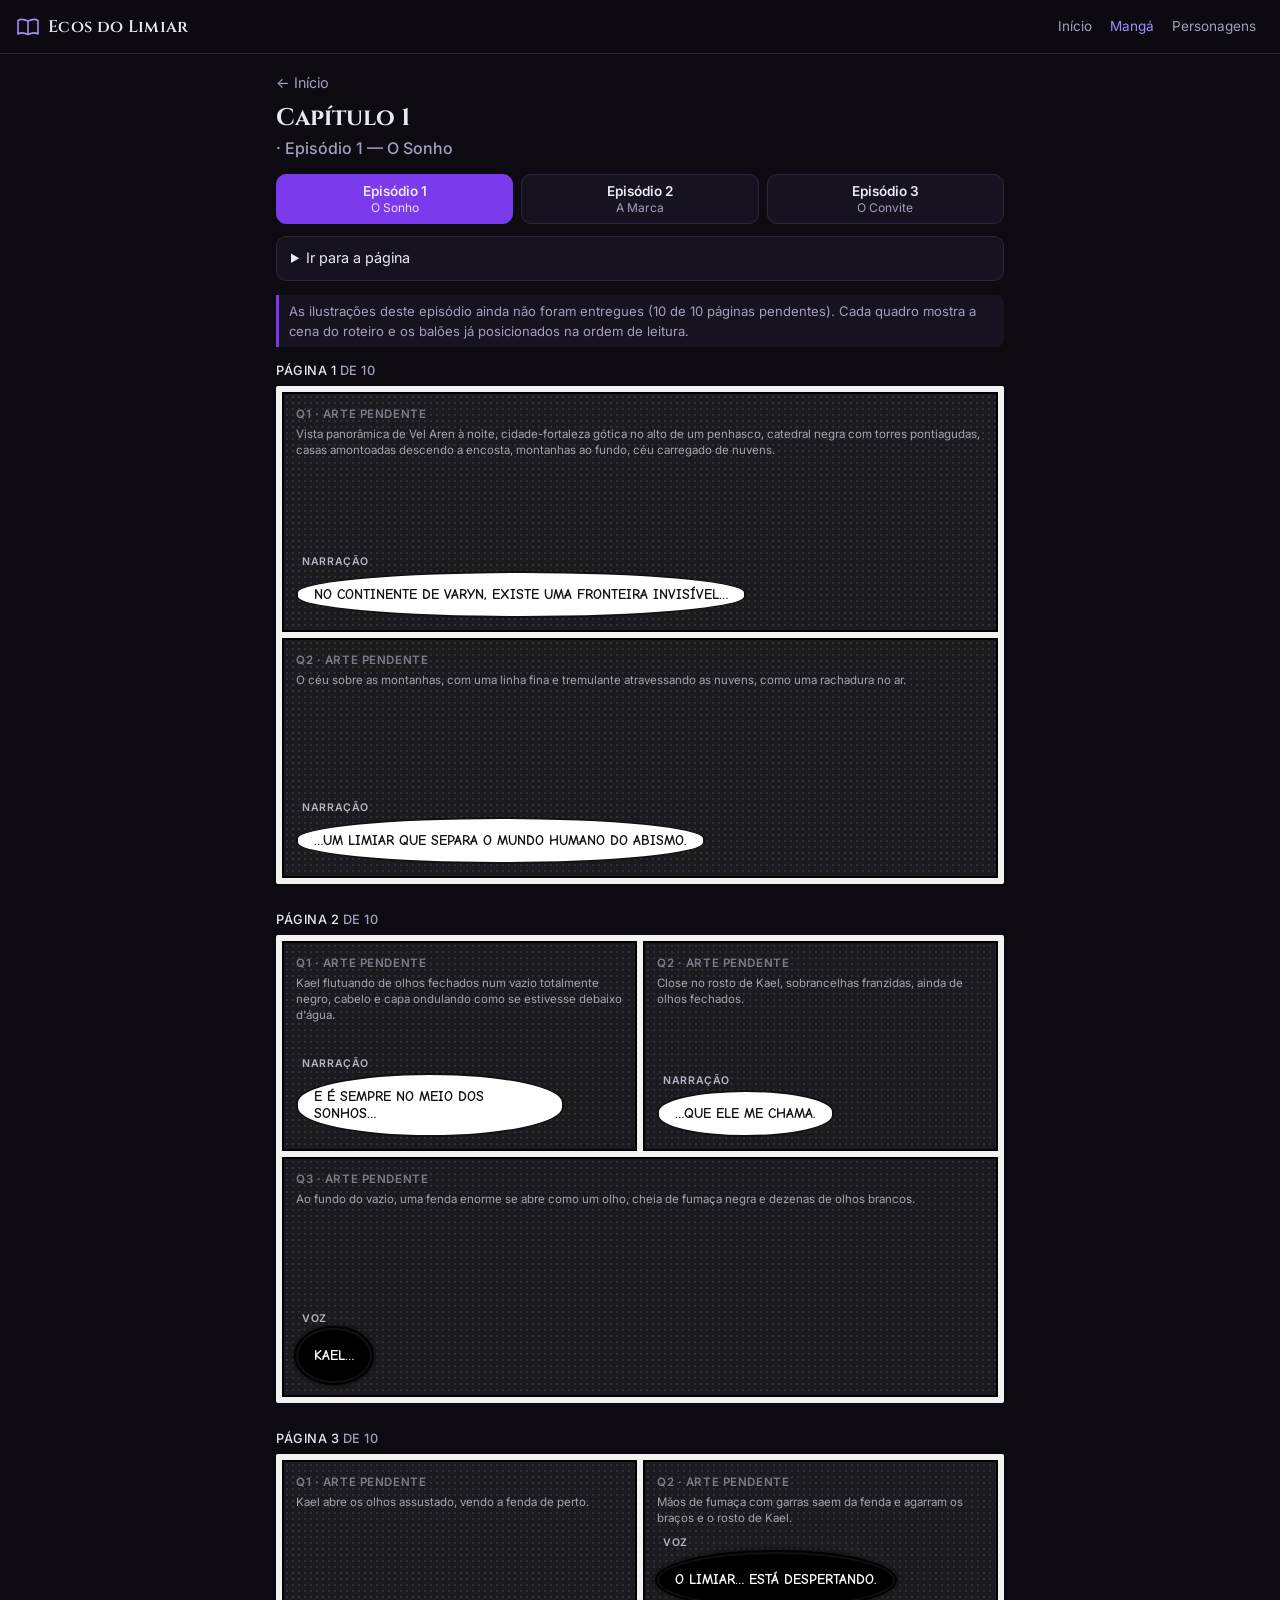
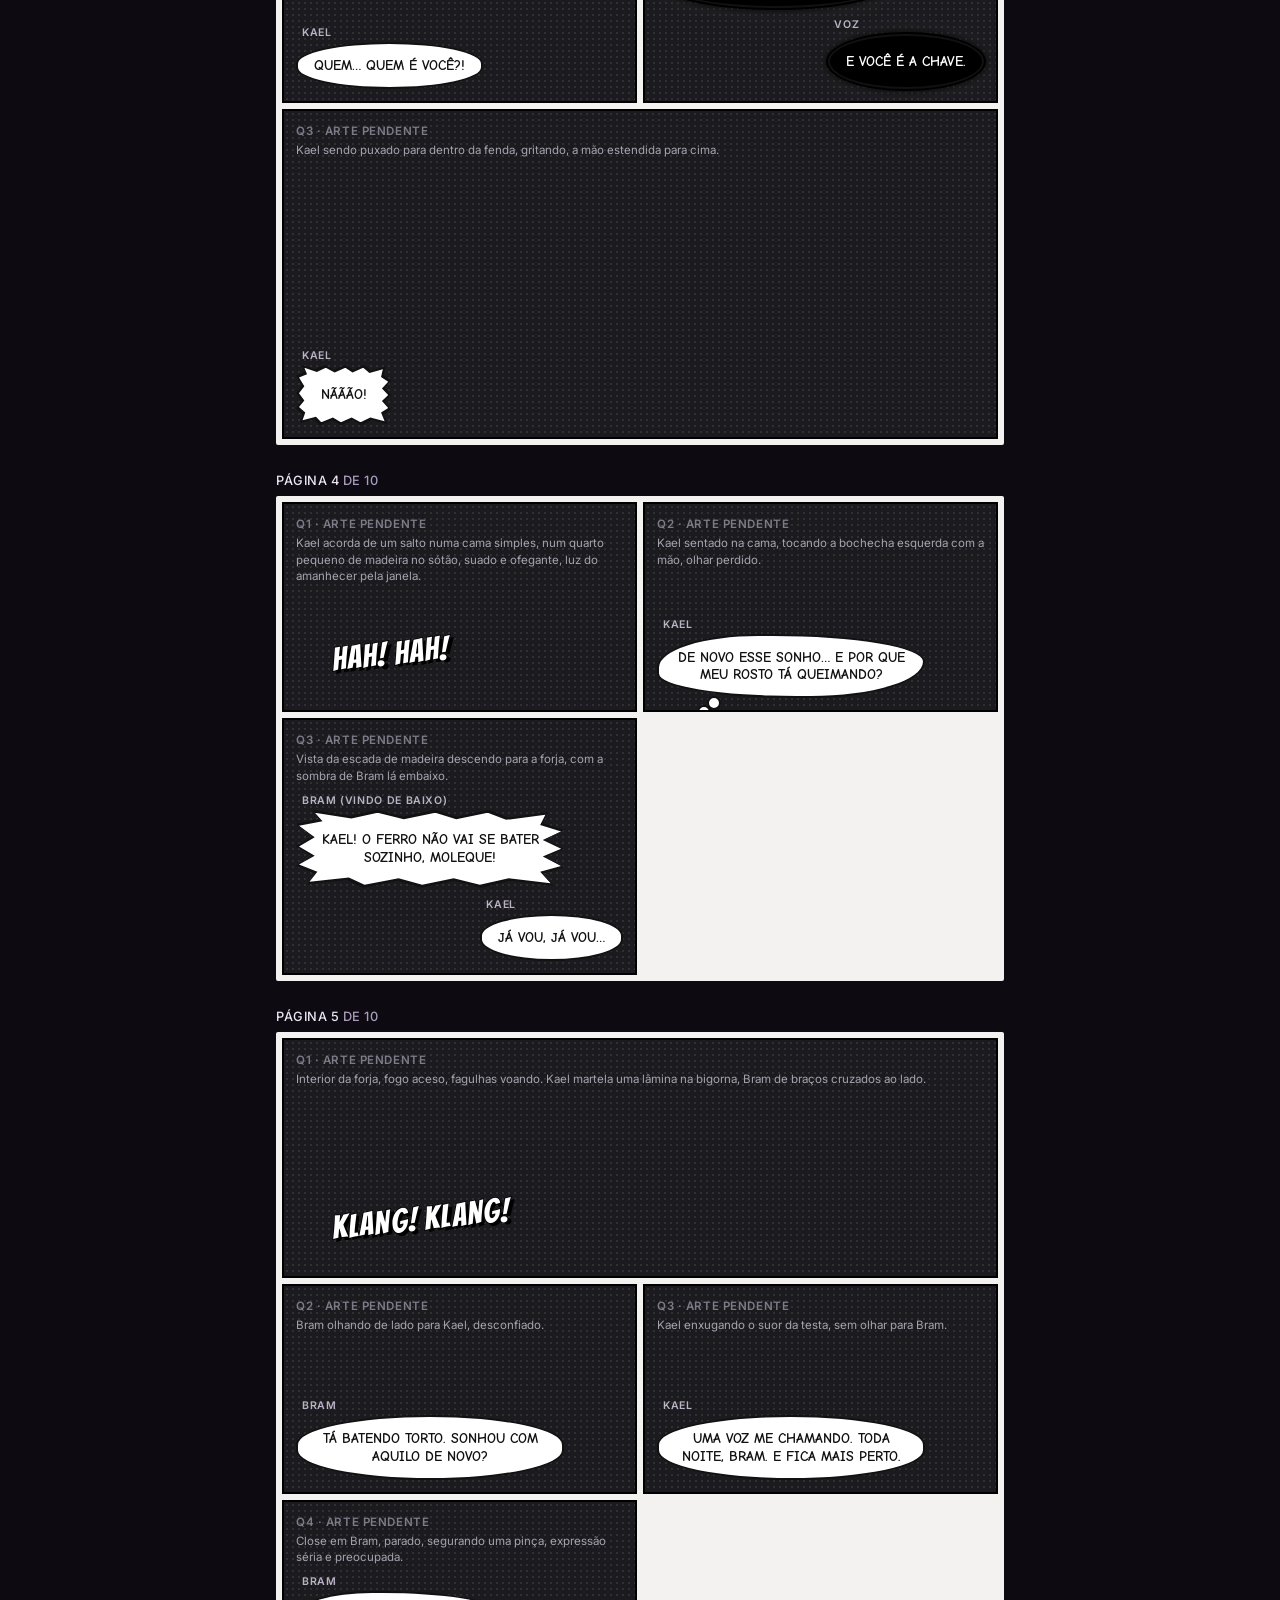
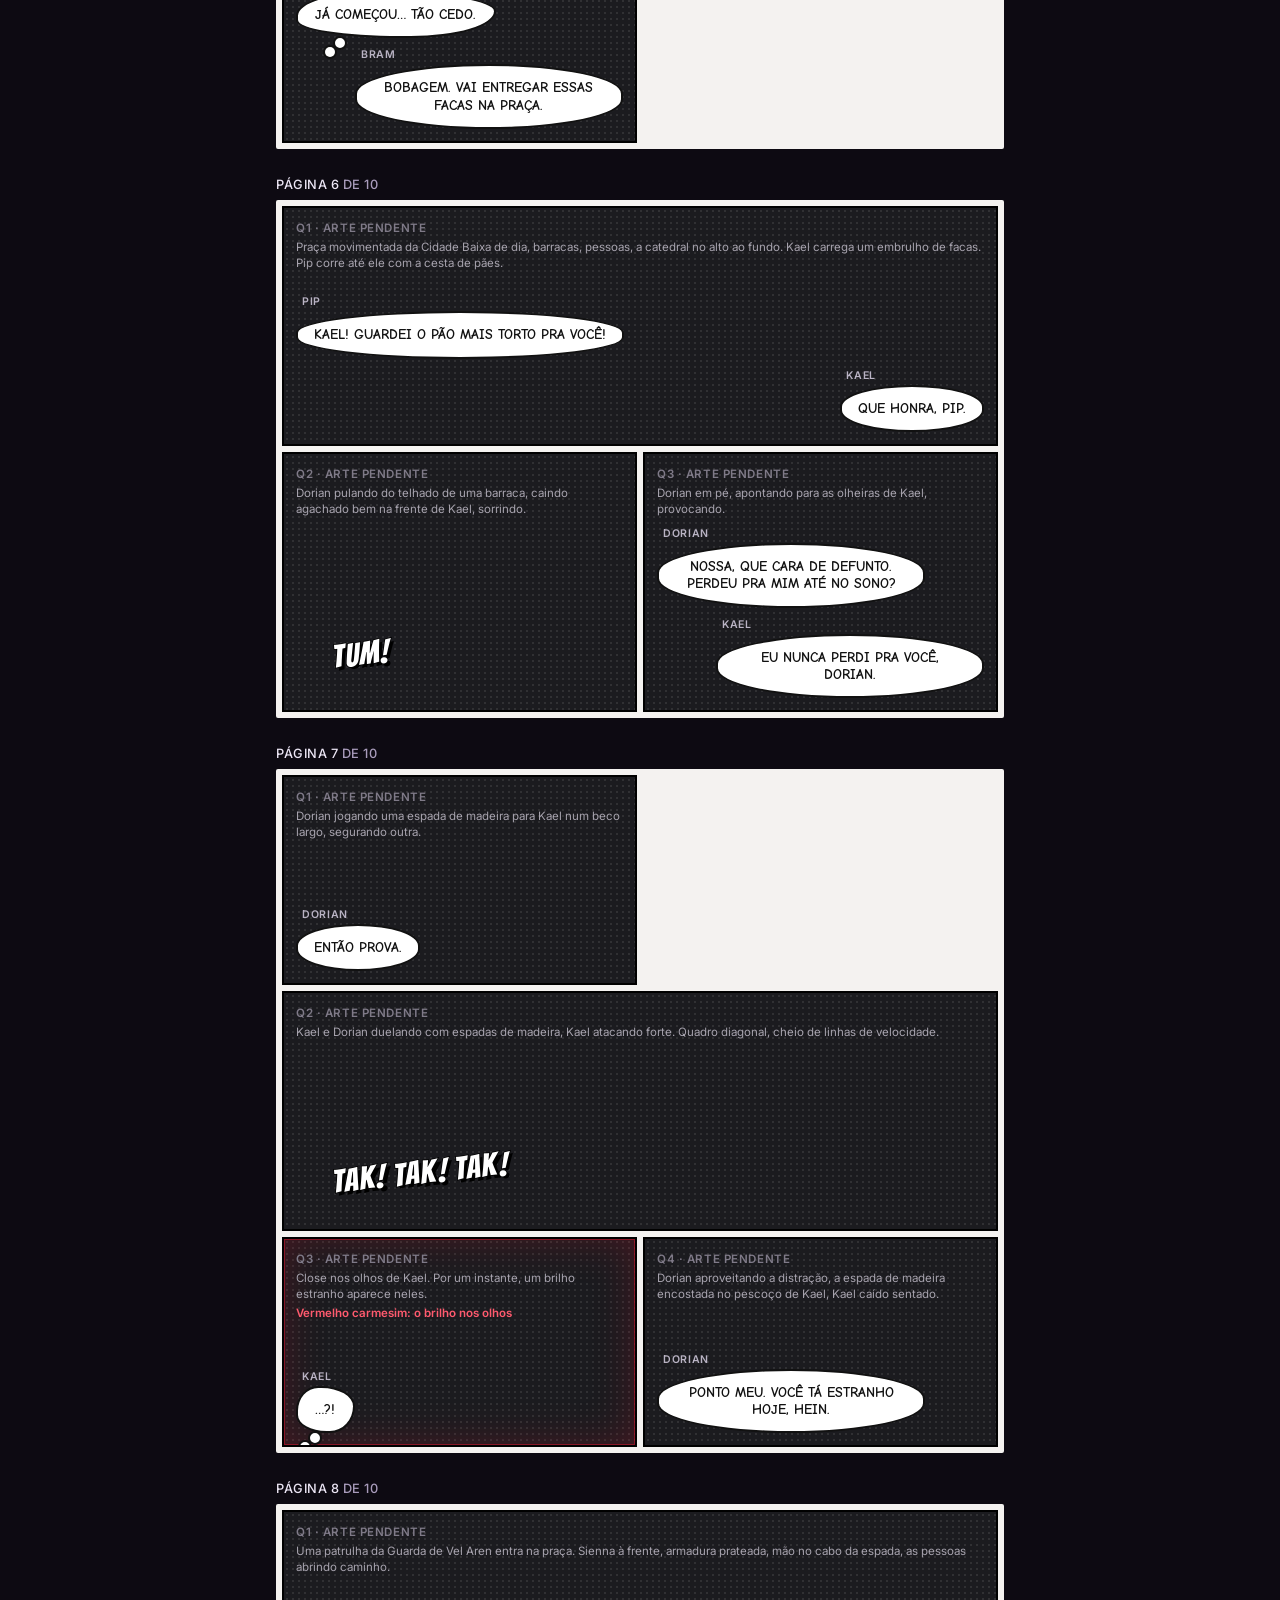
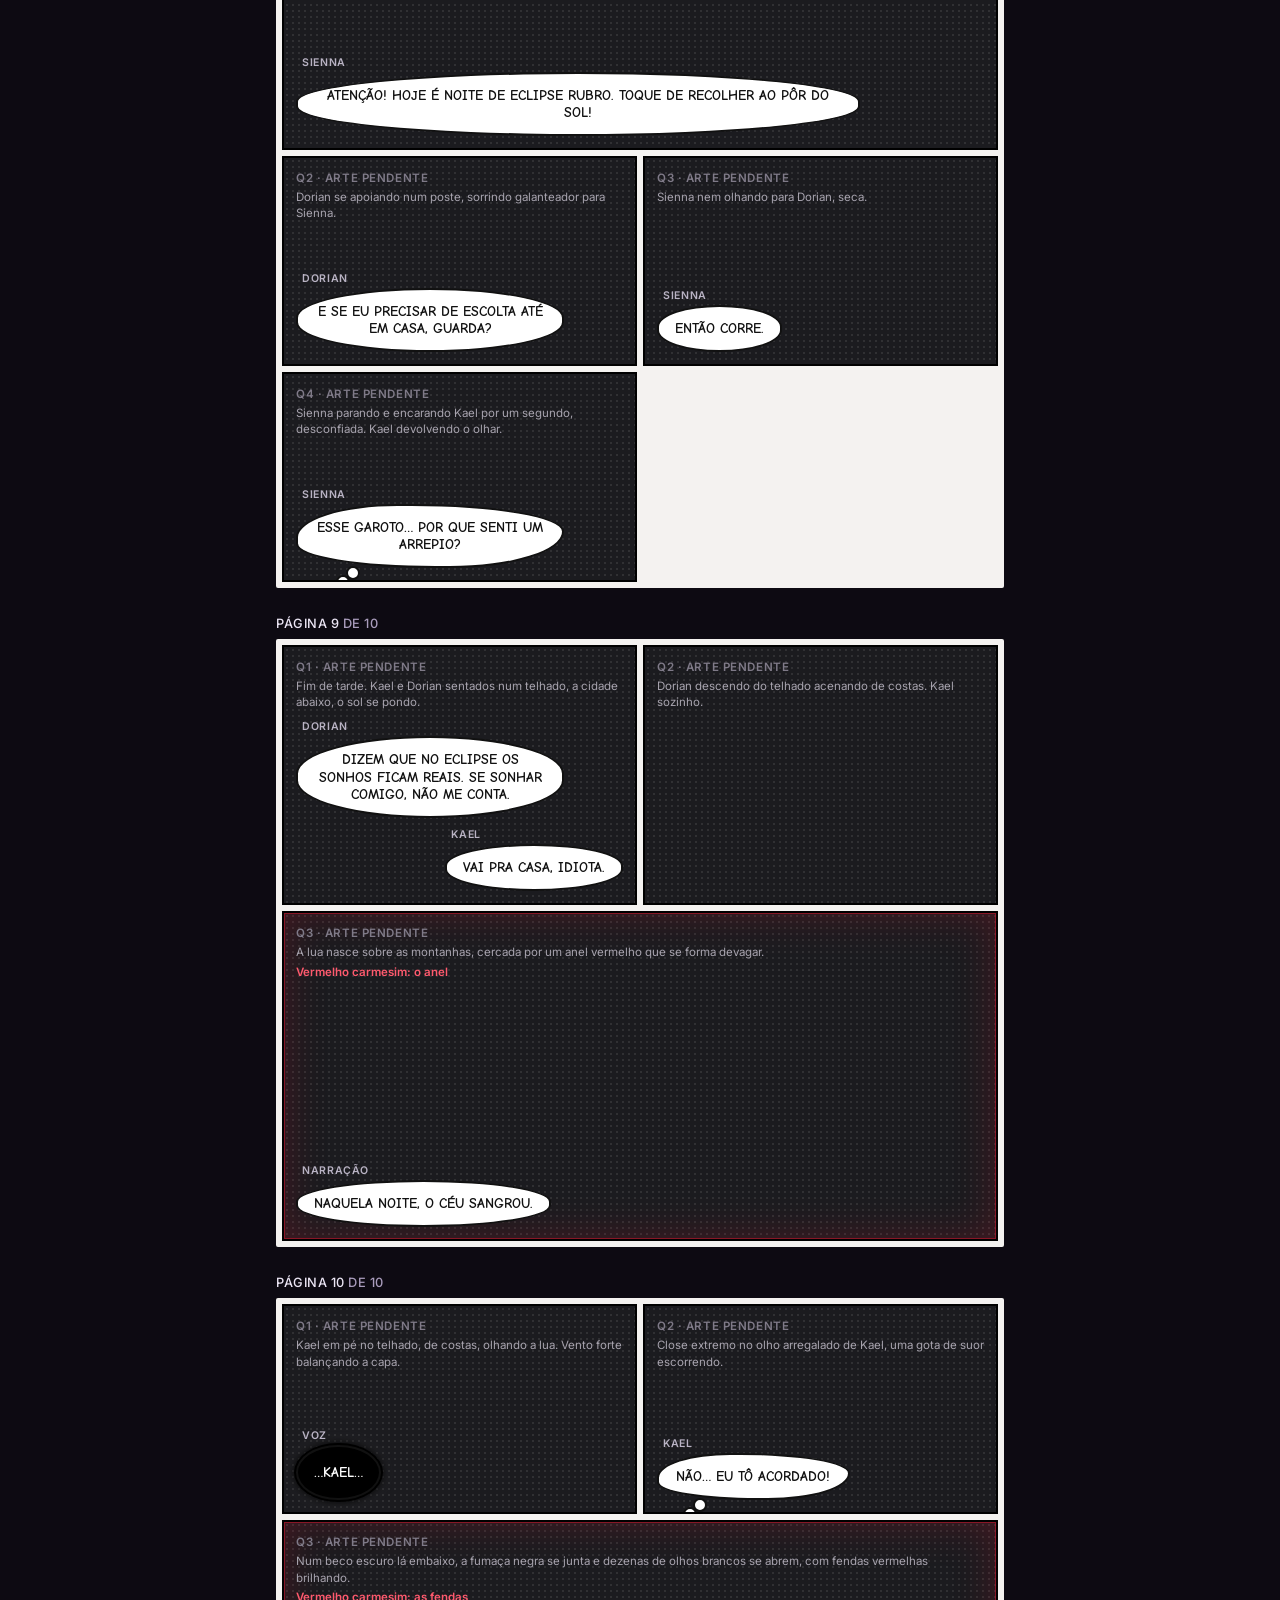
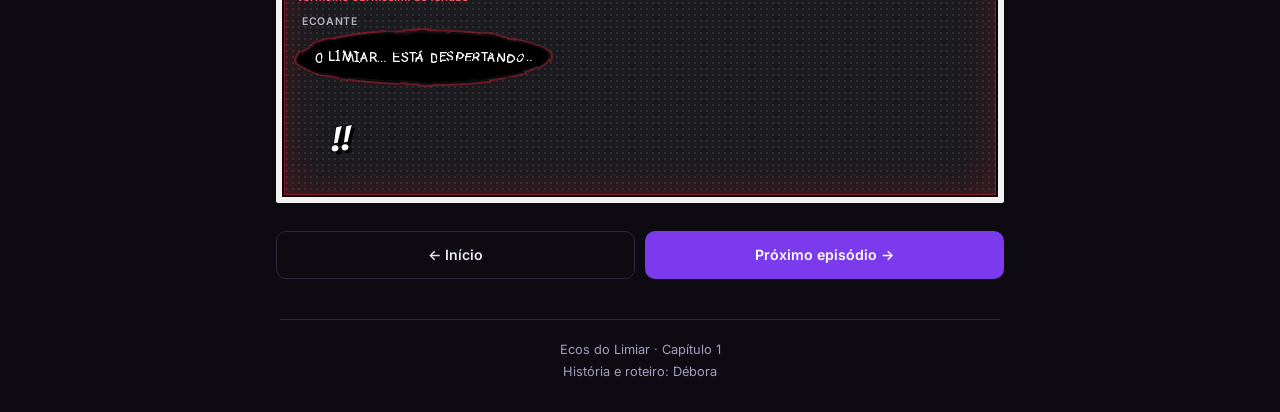
==== ecos-do-limiar/ep1.html @ 98cbbd60 "Ecos do Limiar: site de leitura (estrutura, roteiro em dados, fichas e cenários) Co-Authored-By: Cla" ====
<!DOCTYPE html>
<html lang="pt-BR">
<head>
<meta charset="UTF-8">
<meta name="viewport" content="width=device-width, initial-scale=1, viewport-fit=cover">
<meta name="theme-color" content="#0d0a12">
<meta name="description" content="Kael sonha com o Abismo, vive um dia comum em Vel Aren e, à noite, o Eclipse Rubro começa.">
<title>Episódio 1 — O Sonho · Ecos do Limiar</title>
<link rel="preconnect" href="https://fonts.googleapis.com">
<link rel="preconnect" href="https://fonts.gstatic.com" crossorigin>
<link rel="stylesheet" href="https://fonts.googleapis.com/css2?family=Bangers&family=Cinzel:wght@600;700&family=Comic+Neue:wght@700&family=Inter:wght@400;500;600&display=swap">
<link rel="stylesheet" href="estilo.css">
</head>
<body>
<header class="topo"><a class="marca" href="index.html"><svg viewBox="0 0 24 24" aria-hidden="true"><path d="M2 5.5C4.5 4 8 4 12 6c4-2 7.5-2 10-.5V19c-2.5-1.5-6-1.5-10 .5-4-2-7.5-2-10-.5z" fill="none" stroke="currentColor" stroke-width="1.6" stroke-linejoin="round"/><path d="M12 6v13.5" stroke="currentColor" stroke-width="1.6"/></svg><span>Ecos do Limiar</span></a><nav class="menu"><a href="index.html">Início</a><a href="ep1.html" aria-current="page">Mangá</a><a href="personagens.html">Personagens</a></nav></header>
<svg width="0" height="0" style="position:absolute" aria-hidden="true"><filter id="tremor"><feTurbulence type="fractalNoise" baseFrequency="0.035" numOctaves="2" seed="7"/><feDisplacementMap in="SourceGraphic" scale="7"/></filter></svg><main class="leitor">
<a class="voltar" href="index.html">← Início</a>
<h1 class="titulo-pagina">Capítulo 1 <span>· Episódio 1 — O Sonho</span></h1>
<nav class="abas" aria-label="Episódios"><a href="ep1.html" class="aba" aria-current="page"><strong>Episódio 1</strong><small>O Sonho</small></a><a href="ep2.html" class="aba"><strong>Episódio 2</strong><small>A Marca</small></a><a href="ep3.html" class="aba"><strong>Episódio 3</strong><small>O Convite</small></a></nav>
<details class="salto"><summary>Ir para a página</summary><div><a href="#p01">1</a><a href="#p02">2</a><a href="#p03">3</a><a href="#p04">4</a><a href="#p05">5</a><a href="#p06">6</a><a href="#p07">7</a><a href="#p08">8</a><a href="#p09">9</a><a href="#p10">10</a></div></details>
<p class="aviso">As ilustrações deste episódio ainda não foram entregues (10 de 10 páginas pendentes). Cada quadro mostra a cena do roteiro e os balões já posicionados na ordem de leitura.</p>
<section class="pagina" id="p01" aria-label="Página 1"><h2 class="pg-rotulo"><span>Página 1</span> de 10</h2><div class="quadros"><div class="quadro largo"><div class="cena"><span class="q-num">Q1 · arte pendente</span><span class="q-desc">Vista panorâmica de Vel Aren à noite, cidade-fortaleza gótica no alto de um penhasco, catedral negra com torres pontiagudas, casas amontoadas descendo a encosta, montanhas ao fundo, céu carregado de nuvens.</span></div><div class="falas"><p class="fala narr"><span class="quem">Narração</span><span class="texto">No continente de Varyn, existe uma fronteira invisível…</span></p></div></div><div class="quadro largo"><div class="cena"><span class="q-num">Q2 · arte pendente</span><span class="q-desc">O céu sobre as montanhas, com uma linha fina e tremulante atravessando as nuvens, como uma rachadura no ar.</span></div><div class="falas"><p class="fala narr"><span class="quem">Narração</span><span class="texto">…um Limiar que separa o mundo humano do Abismo.</span></p></div></div></div></section><section class="pagina" id="p02" aria-label="Página 2"><h2 class="pg-rotulo"><span>Página 2</span> de 10</h2><div class="quadros"><div class="quadro normal"><div class="cena"><span class="q-num">Q1 · arte pendente</span><span class="q-desc">Kael flutuando de olhos fechados num vazio totalmente negro, cabelo e capa ondulando como se estivesse debaixo d&#x27;água.</span></div><div class="falas"><p class="fala narr"><span class="quem">Narração</span><span class="texto">E é sempre no meio dos sonhos…</span></p></div></div><div class="quadro normal"><div class="cena"><span class="q-num">Q2 · arte pendente</span><span class="q-desc">Close no rosto de Kael, sobrancelhas franzidas, ainda de olhos fechados.</span></div><div class="falas"><p class="fala narr"><span class="quem">Narração</span><span class="texto">…que ele me chama.</span></p></div></div><div class="quadro largo"><div class="cena"><span class="q-num">Q3 · arte pendente</span><span class="q-desc">Ao fundo do vazio, uma fenda enorme se abre como um olho, cheia de fumaça negra e dezenas de olhos brancos.</span></div><div class="falas"><p class="fala voz"><span class="quem">Voz</span><span class="texto">Kael…</span></p></div></div></div></section><section class="pagina" id="p03" aria-label="Página 3"><h2 class="pg-rotulo"><span>Página 3</span> de 10</h2><div class="quadros"><div class="quadro normal"><div class="cena"><span class="q-num">Q1 · arte pendente</span><span class="q-desc">Kael abre os olhos assustado, vendo a fenda de perto.</span></div><div class="falas"><p class="fala fala"><span class="quem">Kael</span><span class="texto">Quem… quem é você?!</span></p></div></div><div class="quadro normal"><div class="cena"><span class="q-num">Q2 · arte pendente</span><span class="q-desc">Mãos de fumaça com garras saem da fenda e agarram os braços e o rosto de Kael.</span></div><div class="falas"><p class="fala voz"><span class="quem">Voz</span><span class="texto">O Limiar… está despertando.</span></p><p class="fala voz direita"><span class="quem">Voz</span><span class="texto">E você é a Chave.</span></p></div></div><div class="quadro grande"><div class="cena"><span class="q-num">Q3 · arte pendente</span><span class="q-desc">Kael sendo puxado para dentro da fenda, gritando, a mão estendida para cima.</span></div><div class="falas"><p class="fala grito"><span class="quem">Kael</span><span class="grito-borda"><span class="grito-miolo">NÃÃÃO!</span></span></p></div></div></div></section><section class="pagina" id="p04" aria-label="Página 4"><h2 class="pg-rotulo"><span>Página 4</span> de 10</h2><div class="quadros"><div class="quadro normal"><div class="cena"><span class="q-num">Q1 · arte pendente</span><span class="q-desc">Kael acorda de um salto numa cama simples, num quarto pequeno de madeira no sótão, suado e ofegante, luz do amanhecer pela janela.</span></div><div class="falas"><p class="fala sfx"><span class="texto">HAH! HAH!</span></p></div></div><div class="quadro normal"><div class="cena"><span class="q-num">Q2 · arte pendente</span><span class="q-desc">Kael sentado na cama, tocando a bochecha esquerda com a mão, olhar perdido.</span></div><div class="falas"><p class="fala pens"><span class="quem">Kael</span><span class="texto">De novo esse sonho… e por que meu rosto tá queimando?</span></p></div></div><div class="quadro normal"><div class="cena"><span class="q-num">Q3 · arte pendente</span><span class="q-desc">Vista da escada de madeira descendo para a forja, com a sombra de Bram lá embaixo.</span></div><div class="falas"><p class="fala grito"><span class="quem">Bram (vindo de baixo)</span><span class="grito-borda"><span class="grito-miolo">KAEL! O ferro não vai se bater sozinho, moleque!</span></span></p><p class="fala fala direita"><span class="quem">Kael</span><span class="texto">Já vou, já vou…</span></p></div></div></div></section><section class="pagina" id="p05" aria-label="Página 5"><h2 class="pg-rotulo"><span>Página 5</span> de 10</h2><div class="quadros"><div class="quadro largo"><div class="cena"><span class="q-num">Q1 · arte pendente</span><span class="q-desc">Interior da forja, fogo aceso, fagulhas voando. Kael martela uma lâmina na bigorna, Bram de braços cruzados ao lado.</span></div><div class="falas"><p class="fala sfx"><span class="texto">KLANG! KLANG!</span></p></div></div><div class="quadro normal"><div class="cena"><span class="q-num">Q2 · arte pendente</span><span class="q-desc">Bram olhando de lado para Kael, desconfiado.</span></div><div class="falas"><p class="fala fala"><span class="quem">Bram</span><span class="texto">Tá batendo torto. Sonhou com aquilo de novo?</span></p></div></div><div class="quadro normal"><div class="cena"><span class="q-num">Q3 · arte pendente</span><span class="q-desc">Kael enxugando o suor da testa, sem olhar para Bram.</span></div><div class="falas"><p class="fala fala"><span class="quem">Kael</span><span class="texto">Uma voz me chamando. Toda noite, Bram. E fica mais perto.</span></p></div></div><div class="quadro normal"><div class="cena"><span class="q-num">Q4 · arte pendente</span><span class="q-desc">Close em Bram, parado, segurando uma pinça, expressão séria e preocupada.</span></div><div class="falas"><p class="fala pens"><span class="quem">Bram</span><span class="texto">Já começou… tão cedo.</span></p><p class="fala fala direita"><span class="quem">Bram</span><span class="texto">Bobagem. Vai entregar essas facas na praça.</span></p></div></div></div></section><section class="pagina" id="p06" aria-label="Página 6"><h2 class="pg-rotulo"><span>Página 6</span> de 10</h2><div class="quadros"><div class="quadro largo"><div class="cena"><span class="q-num">Q1 · arte pendente</span><span class="q-desc">Praça movimentada da Cidade Baixa de dia, barracas, pessoas, a catedral no alto ao fundo. Kael carrega um embrulho de facas. Pip corre até ele com a cesta de pães.</span></div><div class="falas"><p class="fala fala"><span class="quem">Pip</span><span class="texto">Kael! Guardei o pão mais torto pra você!</span></p><p class="fala fala direita"><span class="quem">Kael</span><span class="texto">Que honra, Pip.</span></p></div></div><div class="quadro normal"><div class="cena"><span class="q-num">Q2 · arte pendente</span><span class="q-desc">Dorian pulando do telhado de uma barraca, caindo agachado bem na frente de Kael, sorrindo.</span></div><div class="falas"><p class="fala sfx"><span class="texto">TUM!</span></p></div></div><div class="quadro normal"><div class="cena"><span class="q-num">Q3 · arte pendente</span><span class="q-desc">Dorian em pé, apontando para as olheiras de Kael, provocando.</span></div><div class="falas"><p class="fala fala"><span class="quem">Dorian</span><span class="texto">Nossa, que cara de defunto. Perdeu pra mim até no sono?</span></p><p class="fala fala direita"><span class="quem">Kael</span><span class="texto">Eu nunca perdi pra você, Dorian.</span></p></div></div></div></section><section class="pagina" id="p07" aria-label="Página 7"><h2 class="pg-rotulo"><span>Página 7</span> de 10</h2><div class="quadros"><div class="quadro normal"><div class="cena"><span class="q-num">Q1 · arte pendente</span><span class="q-desc">Dorian jogando uma espada de madeira para Kael num beco largo, segurando outra.</span></div><div class="falas"><p class="fala fala"><span class="quem">Dorian</span><span class="texto">Então prova.</span></p></div></div><div class="quadro largo"><div class="cena"><span class="q-num">Q2 · arte pendente</span><span class="q-desc">Kael e Dorian duelando com espadas de madeira, Kael atacando forte. Quadro diagonal, cheio de linhas de velocidade.</span></div><div class="falas"><p class="fala sfx"><span class="texto">TAK! TAK! TAK!</span></p></div></div><div class="quadro normal vermelho"><div class="cena"><span class="q-num">Q3 · arte pendente</span><span class="q-desc">Close nos olhos de Kael. Por um instante, um brilho estranho aparece neles.</span><span class="nota-cor">Vermelho carmesim: o brilho nos olhos</span></div><div class="falas"><p class="fala pens"><span class="quem">Kael</span><span class="texto">…?!</span></p></div></div><div class="quadro normal"><div class="cena"><span class="q-num">Q4 · arte pendente</span><span class="q-desc">Dorian aproveitando a distração, a espada de madeira encostada no pescoço de Kael, Kael caído sentado.</span></div><div class="falas"><p class="fala fala"><span class="quem">Dorian</span><span class="texto">Ponto meu. Você tá estranho hoje, hein.</span></p></div></div></div></section><section class="pagina" id="p08" aria-label="Página 8"><h2 class="pg-rotulo"><span>Página 8</span> de 10</h2><div class="quadros"><div class="quadro largo"><div class="cena"><span class="q-num">Q1 · arte pendente</span><span class="q-desc">Uma patrulha da Guarda de Vel Aren entra na praça. Sienna à frente, armadura prateada, mão no cabo da espada, as pessoas abrindo caminho.</span></div><div class="falas"><p class="fala fala"><span class="quem">Sienna</span><span class="texto">Atenção! Hoje é noite de Eclipse Rubro. Toque de recolher ao pôr do sol!</span></p></div></div><div class="quadro normal"><div class="cena"><span class="q-num">Q2 · arte pendente</span><span class="q-desc">Dorian se apoiando num poste, sorrindo galanteador para Sienna.</span></div><div class="falas"><p class="fala fala"><span class="quem">Dorian</span><span class="texto">E se eu precisar de escolta até em casa, guarda?</span></p></div></div><div class="quadro normal"><div class="cena"><span class="q-num">Q3 · arte pendente</span><span class="q-desc">Sienna nem olhando para Dorian, seca.</span></div><div class="falas"><p class="fala fala"><span class="quem">Sienna</span><span class="texto">Então corre.</span></p></div></div><div class="quadro normal"><div class="cena"><span class="q-num">Q4 · arte pendente</span><span class="q-desc">Sienna parando e encarando Kael por um segundo, desconfiada. Kael devolvendo o olhar.</span></div><div class="falas"><p class="fala pens"><span class="quem">Sienna</span><span class="texto">Esse garoto… por que senti um arrepio?</span></p></div></div></div></section><section class="pagina" id="p09" aria-label="Página 9"><h2 class="pg-rotulo"><span>Página 9</span> de 10</h2><div class="quadros"><div class="quadro normal"><div class="cena"><span class="q-num">Q1 · arte pendente</span><span class="q-desc">Fim de tarde. Kael e Dorian sentados num telhado, a cidade abaixo, o sol se pondo.</span></div><div class="falas"><p class="fala fala"><span class="quem">Dorian</span><span class="texto">Dizem que no Eclipse os sonhos ficam reais. Se sonhar comigo, não me conta.</span></p><p class="fala fala direita"><span class="quem">Kael</span><span class="texto">Vai pra casa, idiota.</span></p></div></div><div class="quadro normal"><div class="cena"><span class="q-num">Q2 · arte pendente</span><span class="q-desc">Dorian descendo do telhado acenando de costas. Kael sozinho.</span></div><div class="falas"></div></div><div class="quadro grande vermelho"><div class="cena"><span class="q-num">Q3 · arte pendente</span><span class="q-desc">A lua nasce sobre as montanhas, cercada por um anel vermelho que se forma devagar.</span><span class="nota-cor">Vermelho carmesim: o anel</span></div><div class="falas"><p class="fala narr"><span class="quem">Narração</span><span class="texto">Naquela noite, o céu sangrou.</span></p></div></div></div></section><section class="pagina" id="p10" aria-label="Página 10"><h2 class="pg-rotulo"><span>Página 10</span> de 10</h2><div class="quadros"><div class="quadro normal"><div class="cena"><span class="q-num">Q1 · arte pendente</span><span class="q-desc">Kael em pé no telhado, de costas, olhando a lua. Vento forte balançando a capa.</span></div><div class="falas"><p class="fala voz"><span class="quem">Voz</span><span class="texto">…Kael…</span></p></div></div><div class="quadro normal"><div class="cena"><span class="q-num">Q2 · arte pendente</span><span class="q-desc">Close extremo no olho arregalado de Kael, uma gota de suor escorrendo.</span></div><div class="falas"><p class="fala pens"><span class="quem">Kael</span><span class="texto">Não… eu tô acordado!</span></p></div></div><div class="quadro largo vermelho"><div class="cena"><span class="q-num">Q3 · arte pendente</span><span class="q-desc">Num beco escuro lá embaixo, a fumaça negra se junta e dezenas de olhos brancos se abrem, com fendas vermelhas brilhando.</span><span class="nota-cor">Vermelho carmesim: as fendas</span></div><div class="falas"><p class="fala tremido"><span class="quem">Ecoante</span><span class="texto">O Limiar… está despertando…</span></p><p class="fala sfx"><span class="texto">!!</span></p></div></div></div></section>
<div class="fim-ep"><div class="nav-ep"><a class="botao botao-sec" href="index.html">← Início</a><a class="botao" href="ep2.html">Próximo episódio →</a></div></div>
</main>
<footer class="rodape"><p>Ecos do Limiar · Capítulo 1</p><p>História e roteiro: Débora</p></footer>
</body>
</html>
---- ecos-do-limiar/estilo.css ----
/* Ecos do Limiar — leitor de mangá (mobile first) */
:root {
  --fundo: #0d0a12;
  --superficie: #17121f;
  --superficie-2: #211a2c;
  --borda: #2e2540;
  --texto: #ece6f5;
  --texto-2: #a99cbc;
  --roxo: #7c3aed;
  --roxo-claro: #a78bfa;
  --carmesim: #d0142c;
  --raio: 12px;
  --fonte-ui: "Inter", system-ui, -apple-system, "Segoe UI", Roboto, sans-serif;
  --fonte-titulo: "Cinzel", Georgia, serif;
  --fonte-balao: "Comic Neue", "Comic Sans MS", "Trebuchet MS", sans-serif;
  --fonte-sfx: "Bangers", Impact, sans-serif;
  color-scheme: dark;
}
* { box-sizing: border-box; }
html { -webkit-text-size-adjust: 100%; scroll-behavior: smooth; }
body {
  margin: 0; background: var(--fundo); color: var(--texto);
  font: 16px/1.55 var(--fonte-ui);
  padding-bottom: env(safe-area-inset-bottom);
}
img { max-width: 100%; display: block; }
a { color: inherit; }
:focus-visible { outline: 2px solid var(--roxo-claro); outline-offset: 2px; }

/* ---------- topo ---------- */
.topo {
  position: sticky; top: 0; z-index: 20;
  display: flex; align-items: center; justify-content: space-between; gap: 12px;
  padding: 10px 16px; padding-top: max(10px, env(safe-area-inset-top));
  background: rgba(13, 10, 18, .88); backdrop-filter: blur(10px); -webkit-backdrop-filter: blur(10px);
  border-bottom: 1px solid var(--borda);
}
.marca { display: flex; align-items: center; gap: 8px; text-decoration: none; font: 600 1.05rem var(--fonte-titulo); letter-spacing: .02em; white-space: nowrap; }
.marca svg { width: 24px; height: 24px; color: var(--roxo-claro); }
.menu { display: flex; gap: 2px; overflow-x: auto; scrollbar-width: none; }
.menu a { text-decoration: none; font-size: .85rem; color: var(--texto-2); padding: 6px 8px; border-radius: 8px; white-space: nowrap; }
.menu a[aria-current] { color: var(--roxo-claro); }
@media (max-width: 380px) { .marca span { display: none; } }

/* ---------- logo em código ---------- */
.logo { display: inline-flex; align-items: baseline; flex-wrap: wrap; justify-content: center; gap: .12em .25em; font-family: var(--fonte-titulo); line-height: .95; color: #f3eefa; text-shadow: 0 2px 0 #000, 0 0 24px rgba(124, 58, 237, .55); }
.logo-ecos, .logo-limiar { font-weight: 700; letter-spacing: .04em; }
.logo-do { font-size: .45em; font-style: italic; color: var(--texto-2); }
.logo-limiar { position: relative; }
.logo-limiar::after { content: ""; position: absolute; left: 8%; right: 8%; bottom: -.14em; height: 2px; background: linear-gradient(90deg, transparent, var(--carmesim), transparent); box-shadow: 0 0 10px var(--carmesim); }
.logo-grande { font-size: clamp(2.6rem, 13vw, 4.6rem); }

/* ---------- início ---------- */
.hero { position: relative; min-height: 78svh; display: flex; align-items: flex-end; overflow: hidden; isolation: isolate; }
.hero::before { content: ""; position: absolute; inset: 0; z-index: -2; background: var(--fundo-hero, none) center 18% / cover no-repeat; background-image: var(--fundo); filter: grayscale(1) contrast(1.05); }
.hero.tem-capa::before { filter: none; }
.hero::after { content: ""; position: absolute; inset: 0; z-index: -1;
  background:
    radial-gradient(120% 60% at 80% 10%, rgba(208, 20, 44, .35), transparent 60%),
    linear-gradient(180deg, rgba(76, 29, 149, .35) 0%, rgba(13, 10, 18, .2) 35%, rgba(13, 10, 18, .92) 70%, var(--fundo) 100%);
  mix-blend-mode: normal; }
.hero-conteudo { width: 100%; max-width: 720px; margin: 0 auto; padding: 0 16px 28px; text-align: center; }
.hero h1 { margin: 0 0 14px; }
.tags { list-style: none; padding: 0; margin: 0 0 14px; display: flex; flex-wrap: wrap; justify-content: center; gap: 6px; }
.tags li { font-size: .78rem; padding: 4px 12px; border: 1px solid rgba(167, 139, 250, .45); border-radius: 999px; background: rgba(23, 18, 31, .6); }
.sinopse { margin: 0 auto 18px; max-width: 60ch; color: #d9d0e6; font-size: .95rem; text-align: left; }
.acoes { display: grid; grid-template-columns: 1fr; gap: 10px; }
@media (min-width: 520px) { .acoes { grid-template-columns: 1fr 1fr; } }
.botao { display: inline-flex; align-items: center; justify-content: center; gap: 8px; min-height: 48px; padding: 10px 18px; border-radius: 10px; background: var(--roxo); color: #fff; text-decoration: none; font-weight: 600; border: 1px solid transparent; }
.botao svg { width: 20px; height: 20px; }
.botao:active { transform: translateY(1px); }
.botao-sec { background: transparent; border-color: var(--borda); color: var(--texto); }

.bloco { max-width: 720px; margin: 0 auto; padding: 24px 16px 8px; }
.bloco-titulo { display: flex; align-items: baseline; justify-content: space-between; gap: 12px; margin-bottom: 12px; padding-bottom: 8px; border-bottom: 1px solid var(--borda); position: relative; }
.bloco-titulo::after { content: ""; position: absolute; left: 0; bottom: -1px; width: 56px; height: 3px; background: var(--roxo); border-radius: 2px; }
.bloco-titulo h2 { margin: 0; font: 600 1.15rem var(--fonte-ui); }
.bloco-titulo span, .bloco-titulo a { font-size: .85rem; color: var(--texto-2); }

.episodios { list-style: none; margin: 0; padding: 0; display: grid; gap: 10px; }
.ep-linha { display: flex; align-items: center; gap: 12px; padding: 8px; padding-right: 12px; background: var(--superficie); border: 1px solid var(--borda); border-radius: var(--raio); text-decoration: none; }
.ep-linha > svg { width: 20px; height: 20px; flex: none; color: var(--texto-2); }
.ep-midia { flex: none; width: 96px; aspect-ratio: 16 / 9; border-radius: 8px; overflow: hidden; background: #000; display: grid; place-items: center; }
.ep-midia img { width: 100%; height: 100%; object-fit: cover; filter: grayscale(1) contrast(1.1); }
.ep-num { font: 700 1.6rem var(--fonte-titulo); color: var(--roxo-claro); }
.ep-texto { flex: 1; min-width: 0; display: grid; gap: 2px; }
.ep-texto strong { font-weight: 600; font-size: .95rem; }
.ep-texto small { color: var(--texto-2); font-size: .8rem; line-height: 1.35; }
.ep-meta { color: var(--roxo-claro) !important; }

.cards { list-style: none; margin: 0; padding: 0; display: grid; gap: 10px; }
@media (min-width: 600px) { .cards { grid-template-columns: 1fr 1fr; } }
.card { display: flex; gap: 12px; align-items: center; padding: 8px; background: var(--superficie); border: 1px solid var(--borda); border-radius: var(--raio); text-decoration: none; }
.card img { width: 84px; height: 84px; border-radius: 8px; object-fit: cover; flex: none; }
.card span { display: grid; gap: 2px; }
.card strong { font-weight: 600; }
.card small { color: var(--texto-2); font-size: .8rem; line-height: 1.35; display: -webkit-box; -webkit-line-clamp: 3; -webkit-box-orient: vertical; overflow: hidden; }

/* ---------- personagens ---------- */
.estreito, .leitor { max-width: 720px; margin: 0 auto; padding: 16px; }
.voltar { display: inline-block; color: var(--texto-2); text-decoration: none; font-size: .9rem; margin-bottom: 8px; }
.titulo-pagina { font: 700 1.5rem var(--fonte-titulo); margin: 0 0 16px; }
.titulo-pagina span { display: block; font: 500 1rem var(--fonte-ui); color: var(--texto-2); margin-top: 4px; }
.perfil { background: var(--superficie); border: 1px solid var(--borda); border-radius: var(--raio); padding: 14px; margin-bottom: 16px; scroll-margin-top: 70px; }
.perfil header { display: flex; gap: 12px; align-items: center; }
.perfil header img { width: 76px; height: 76px; border-radius: 10px; object-fit: cover; }
.perfil h2 { margin: 0; font: 700 1.2rem var(--fonte-titulo); }
.perfil-meta { margin: 2px 0 0; color: var(--roxo-claro); font-size: .85rem; }
.perfil > p { color: #d9d0e6; font-size: .95rem; }
.fichas { display: grid; gap: 10px; }
.ficha { display: block; position: relative; border-radius: 8px; overflow: hidden; border: 1px solid var(--borda); }
.ficha span { position: absolute; left: 8px; bottom: 8px; font-size: .72rem; padding: 2px 8px; border-radius: 999px; background: rgba(0, 0, 0, .7); }

/* ---------- leitor ---------- */
.abas { display: grid; grid-template-columns: repeat(3, 1fr); gap: 8px; margin-bottom: 12px; }
.aba { display: grid; text-align: center; padding: 8px 4px; border-radius: 10px; border: 1px solid var(--borda); background: var(--superficie); text-decoration: none; line-height: 1.25; }
.aba strong { font-size: .85rem; font-weight: 600; }
.aba small { font-size: .75rem; color: var(--texto-2); }
.aba[aria-current] { background: var(--roxo); border-color: var(--roxo); }
.aba[aria-current] small { color: #e9ddff; }
.salto { margin-bottom: 14px; background: var(--superficie); border: 1px solid var(--borda); border-radius: 10px; }
.salto summary { padding: 10px 14px; cursor: pointer; font-size: .9rem; }
.salto div { display: grid; grid-template-columns: repeat(5, 1fr); gap: 6px; padding: 0 12px 12px; }
.salto a { text-align: center; padding: 8px 0; border-radius: 8px; background: var(--superficie-2); text-decoration: none; }
.aviso { font-size: .82rem; color: var(--texto-2); border-left: 3px solid var(--roxo); padding: 6px 10px; margin: 0 0 16px; background: var(--superficie); border-radius: 0 8px 8px 0; }

.pagina { margin: 0 0 28px; scroll-margin-top: 64px; }
.pg-rotulo { margin: 0 0 8px; font: 500 .8rem var(--fonte-ui); color: var(--texto-2); letter-spacing: .04em; text-transform: uppercase; }
.pg-rotulo span { color: var(--texto); }

/* página com arte: a imagem é a página; balões por cima em % */
.arte { position: relative; margin: 0; background: #fff; border-radius: 2px; overflow: hidden; container-type: inline-size; }
.arte img { width: 100%; height: auto; }
.sobreposicao { position: absolute; inset: 0; pointer-events: none; }
.sobreposicao .fala { position: absolute; margin: 0; transform: translate(-50%, -50%); max-width: var(--larg, 34%); }
.sobreposicao .quem { display: none; }

/* página sem arte: quadros com sarjetas brancas */
.quadros { background: #f4f2f0; padding: 6px; display: grid; gap: 6px; border-radius: 2px; }
.quadro { position: relative; background: #1b1b1f; border: 2.5px solid #000; min-height: 210px; padding: 12px; display: flex; flex-direction: column; gap: 10px; overflow: hidden;
  background-image: radial-gradient(rgba(255,255,255,.09) 1px, transparent 1.4px); background-size: 6px 6px; }
.quadro.largo { min-height: 240px; }
.quadro.grande { min-height: 330px; }
.quadro.pagina { min-height: 78svh; justify-content: center; }
.quadro.vermelho { box-shadow: inset 0 0 0 1px rgba(208, 20, 44, .55), inset 0 0 40px rgba(208, 20, 44, .25); }
.quadro.flashback { clip-path: polygon(0 2%, 6% 0, 18% 2%, 33% 0, 50% 2%, 66% 0, 82% 2%, 100% 0, 98% 30%, 100% 60%, 98% 100%, 70% 98%, 40% 100%, 12% 98%, 0 100%, 2% 60%); background-color: #2a2a2a; }
.cena { font-size: .72rem; color: #a7a3ae; line-height: 1.4; display: grid; gap: 3px; }
.q-num { font-weight: 600; letter-spacing: .05em; text-transform: uppercase; color: #7f7a88; }
.nota-cor { color: #ff5a6e; font-weight: 600; }
.falas { display: flex; flex-direction: column; gap: 10px; margin-top: auto; }
.falas.legenda { background: var(--superficie); padding: 12px; margin-top: 8px; border-radius: 8px; }
.quadros .fala, .legenda .fala { align-self: flex-start; max-width: 82%; margin: 0; }
.quadros .fala.direita, .legenda .fala.direita { align-self: flex-end; }
.quem { display: block; font: 600 .66rem var(--fonte-ui); text-transform: uppercase; letter-spacing: .06em; color: #b9b3c4; margin: 0 0 3px 6px; }

/* ---------- balões (mesmo visual da referência) ---------- */
.fala .texto, .grito-miolo { display: block; font: 700 clamp(.78rem, 3.4cqi, 1rem)/1.2 var(--fonte-balao); text-transform: uppercase; color: #111; text-align: center; }
.quadros .fala .texto, .legenda .fala .texto, .quadros .grito-miolo, .legenda .grito-miolo { font-size: .9rem; }
.fala.narr .texto { background: #fff; border: 2px solid #111; padding: .55em .7em; text-align: left; }
.fala.fala .texto { background: #fff; border: 2px solid #111; border-radius: 50% / 46%; padding: .9em 1.1em; }
.fala.pens .texto { background: #fff; border: 2px solid #111; border-radius: 40% 60% 45% 55% / 55% 45% 60% 40%; padding: .9em 1.2em; position: relative; }
.fala.pens .texto::after { content: ""; position: absolute; left: 18%; bottom: -14px; width: 10px; height: 10px; border: 2px solid #111; border-radius: 50%; background: #fff; box-shadow: -10px 9px 0 -2px #fff, -10px 9px 0 0 #111; }
.fala.voz .texto { background: #000; color: #fff; border-radius: 50%; padding: 1.2em 1.1em; box-shadow: 0 0 0 2px #000, 0 0 10px 3px rgba(0,0,0,.85), 0 0 22px rgba(255,255,255,.12); }
.fala.tremido .texto { background: #050505; color: #fff; border-radius: 48% 52% 45% 55% / 55% 48% 52% 45%; padding: 1.1em 1.1em; filter: url(#tremor); box-shadow: 0 0 0 2px rgba(208,20,44,.45); letter-spacing: .03em; }
.grito-borda { display: block; background: #111; padding: 3px;
  clip-path: polygon(0 18%, 9% 12%, 6% 0, 20% 8%, 30% 0, 40% 9%, 52% 0, 60% 9%, 72% 0, 79% 10%, 94% 3%, 92% 17%, 100% 26%, 93% 38%, 100% 50%, 93% 61%, 100% 74%, 92% 82%, 96% 98%, 80% 91%, 69% 100%, 59% 91%, 47% 100%, 38% 91%, 25% 100%, 19% 90%, 4% 96%, 7% 82%, 0 72%, 6% 60%, 0 47%, 6% 34%); }
.grito-miolo { background: #fff; padding: 1.3em 1.5em;
  clip-path: inherit; }
.fala.sfx .texto { font: 400 clamp(1.5rem, 8cqi, 2.6rem)/1 var(--fonte-sfx); letter-spacing: .04em; color: #fff; -webkit-text-stroke: 1.5px #000; paint-order: stroke fill; text-shadow: 3px 3px 0 #000; transform: rotate(-6deg); background: none; border: 0; }
.quadros .fala.sfx .texto { font-size: 2rem; }
.fala.final .texto { background: #000; color: #fff; border: 2px solid var(--carmesim); padding: .6em 1em; font-family: var(--fonte-titulo); letter-spacing: .12em; }

.fim-ep { margin-top: 8px; }
.fim-cap { text-align: center; font: 700 1.2rem var(--fonte-titulo); color: var(--carmesim); letter-spacing: .1em; text-transform: uppercase; }
.nav-ep { display: grid; grid-template-columns: 1fr 1fr; gap: 10px; }
.nav-ep .botao { font-size: .88rem; padding: 10px; }

.rodape { max-width: 720px; margin: 24px auto 0; padding: 18px 16px 28px; color: var(--texto-2); font-size: .8rem; border-top: 1px solid var(--borda); text-align: center; }
.rodape p { margin: 2px 0; }

@media (min-width: 900px) {
  .leitor { max-width: 760px; }
  .quadros { grid-template-columns: 1fr 1fr; }
  .quadro.largo, .quadro.grande, .quadro.pagina { grid-column: 1 / -1; }
}
@media (prefers-reduced-motion: reduce) { html { scroll-behavior: auto; } }
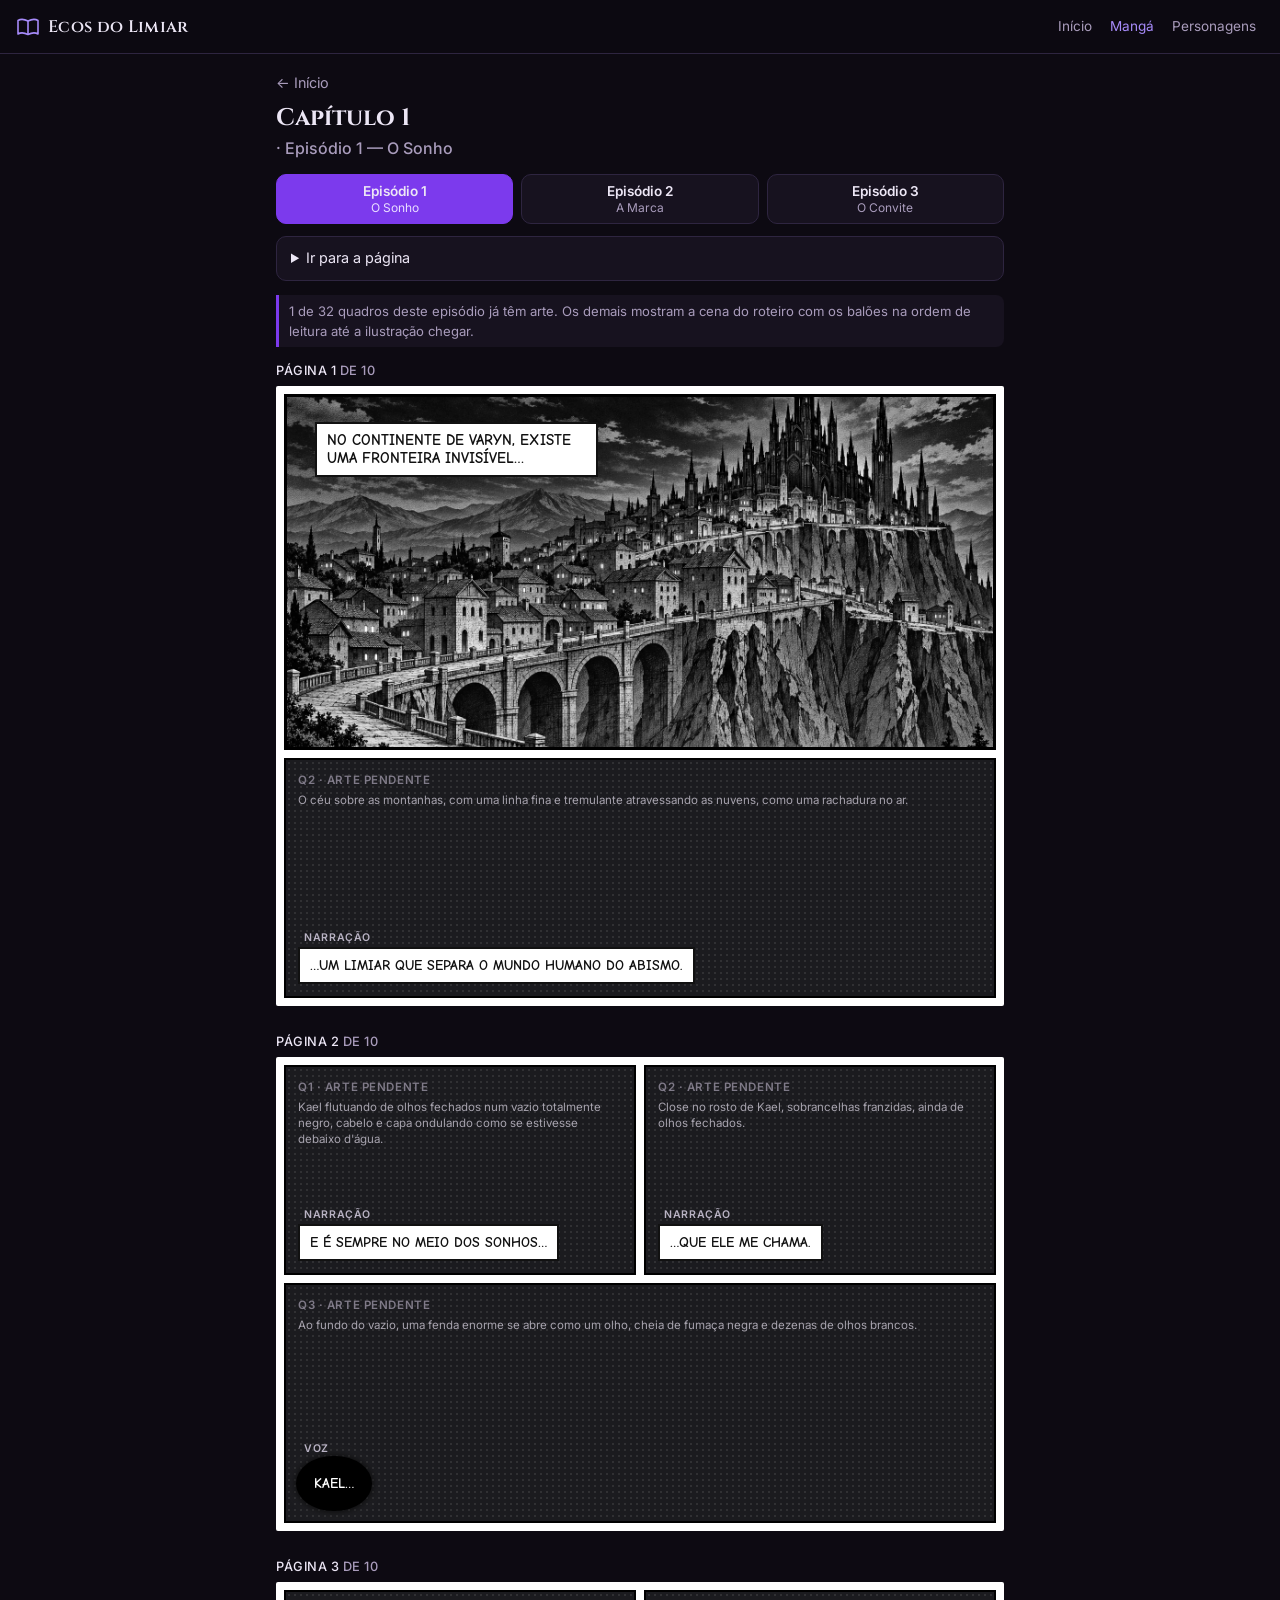
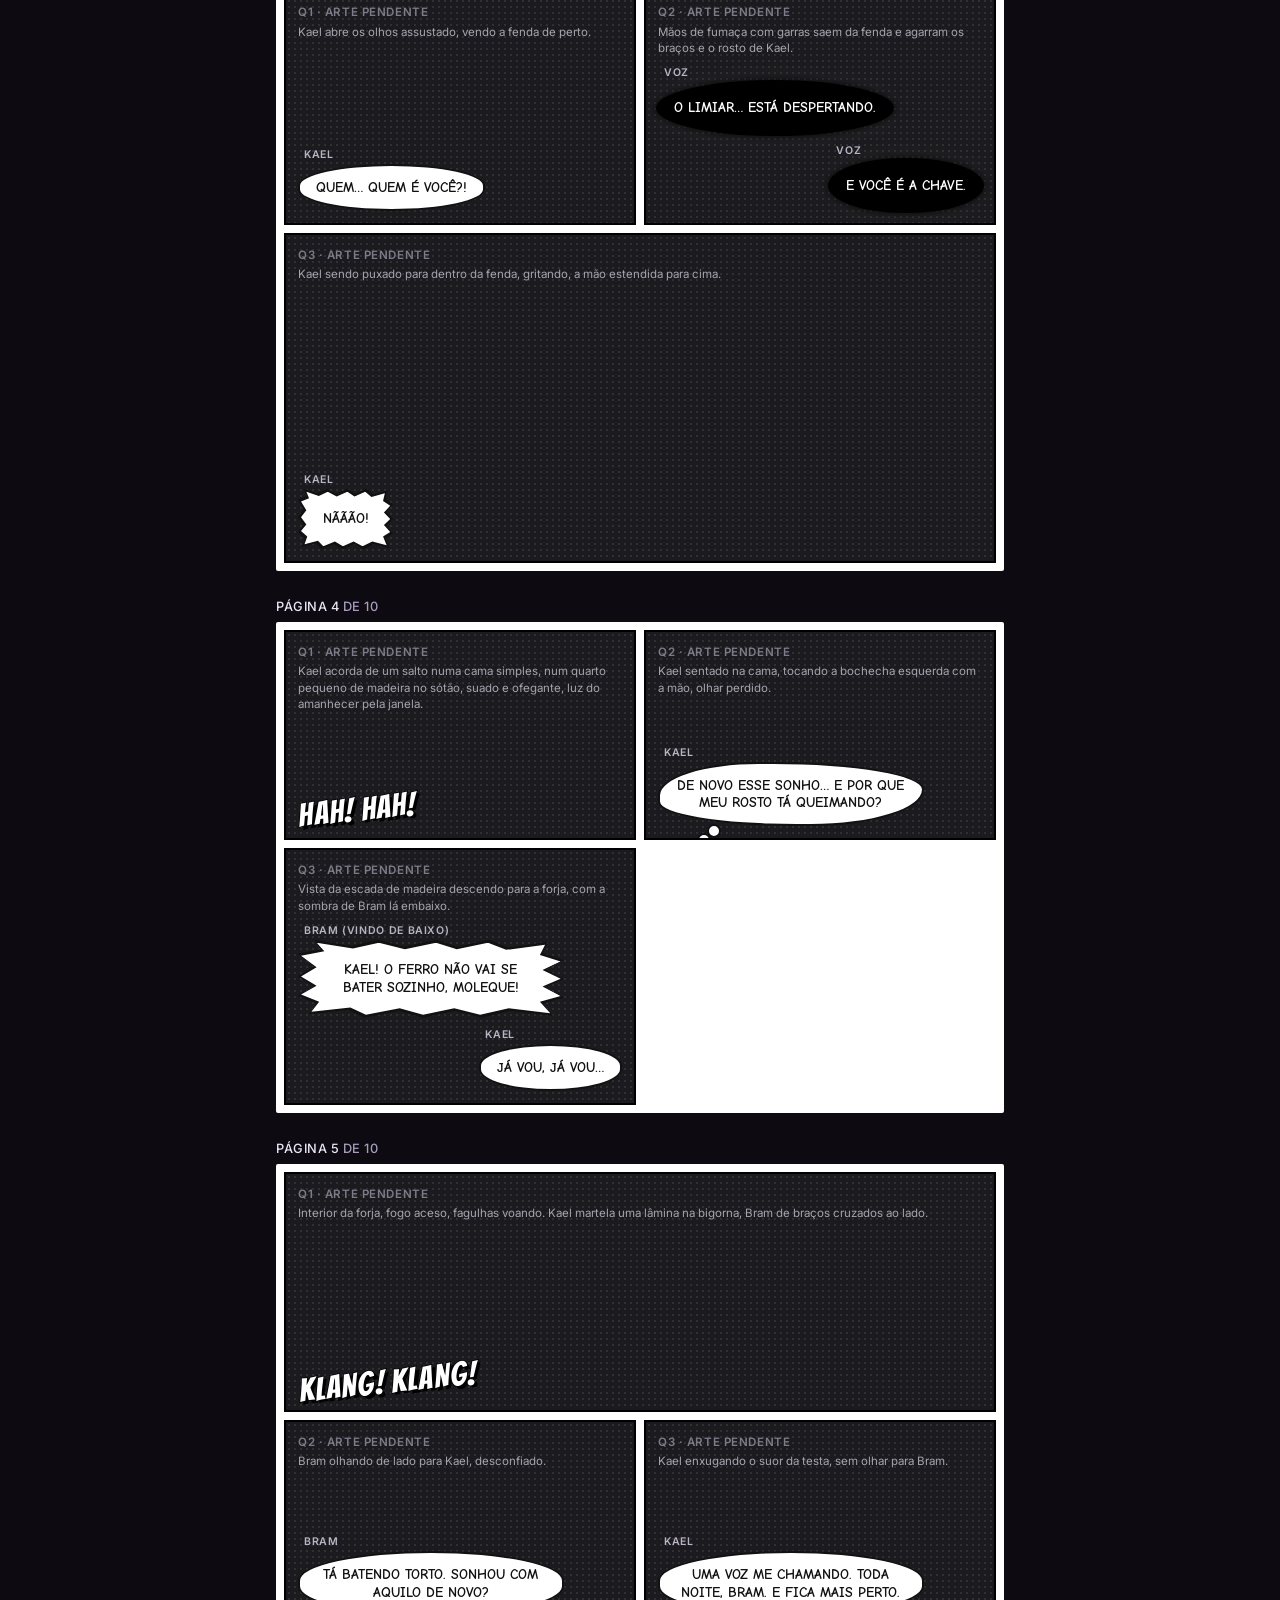
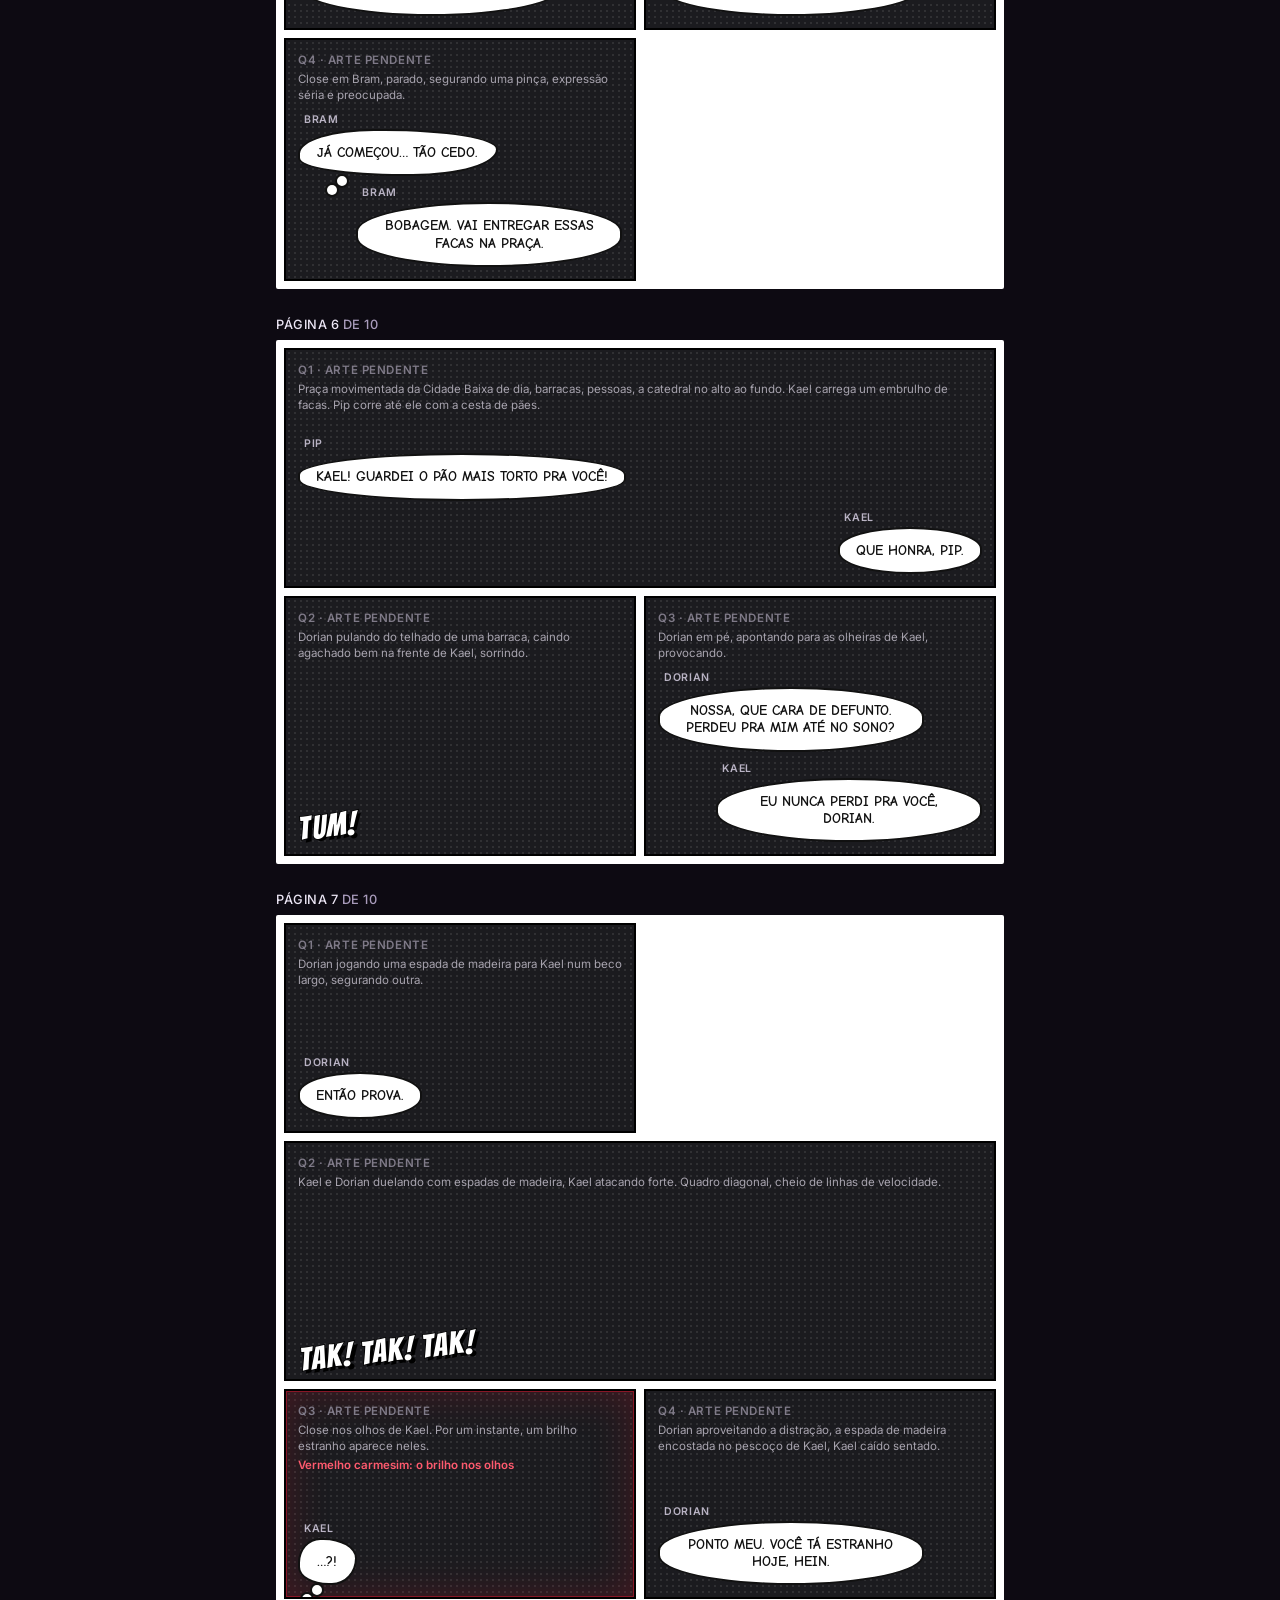
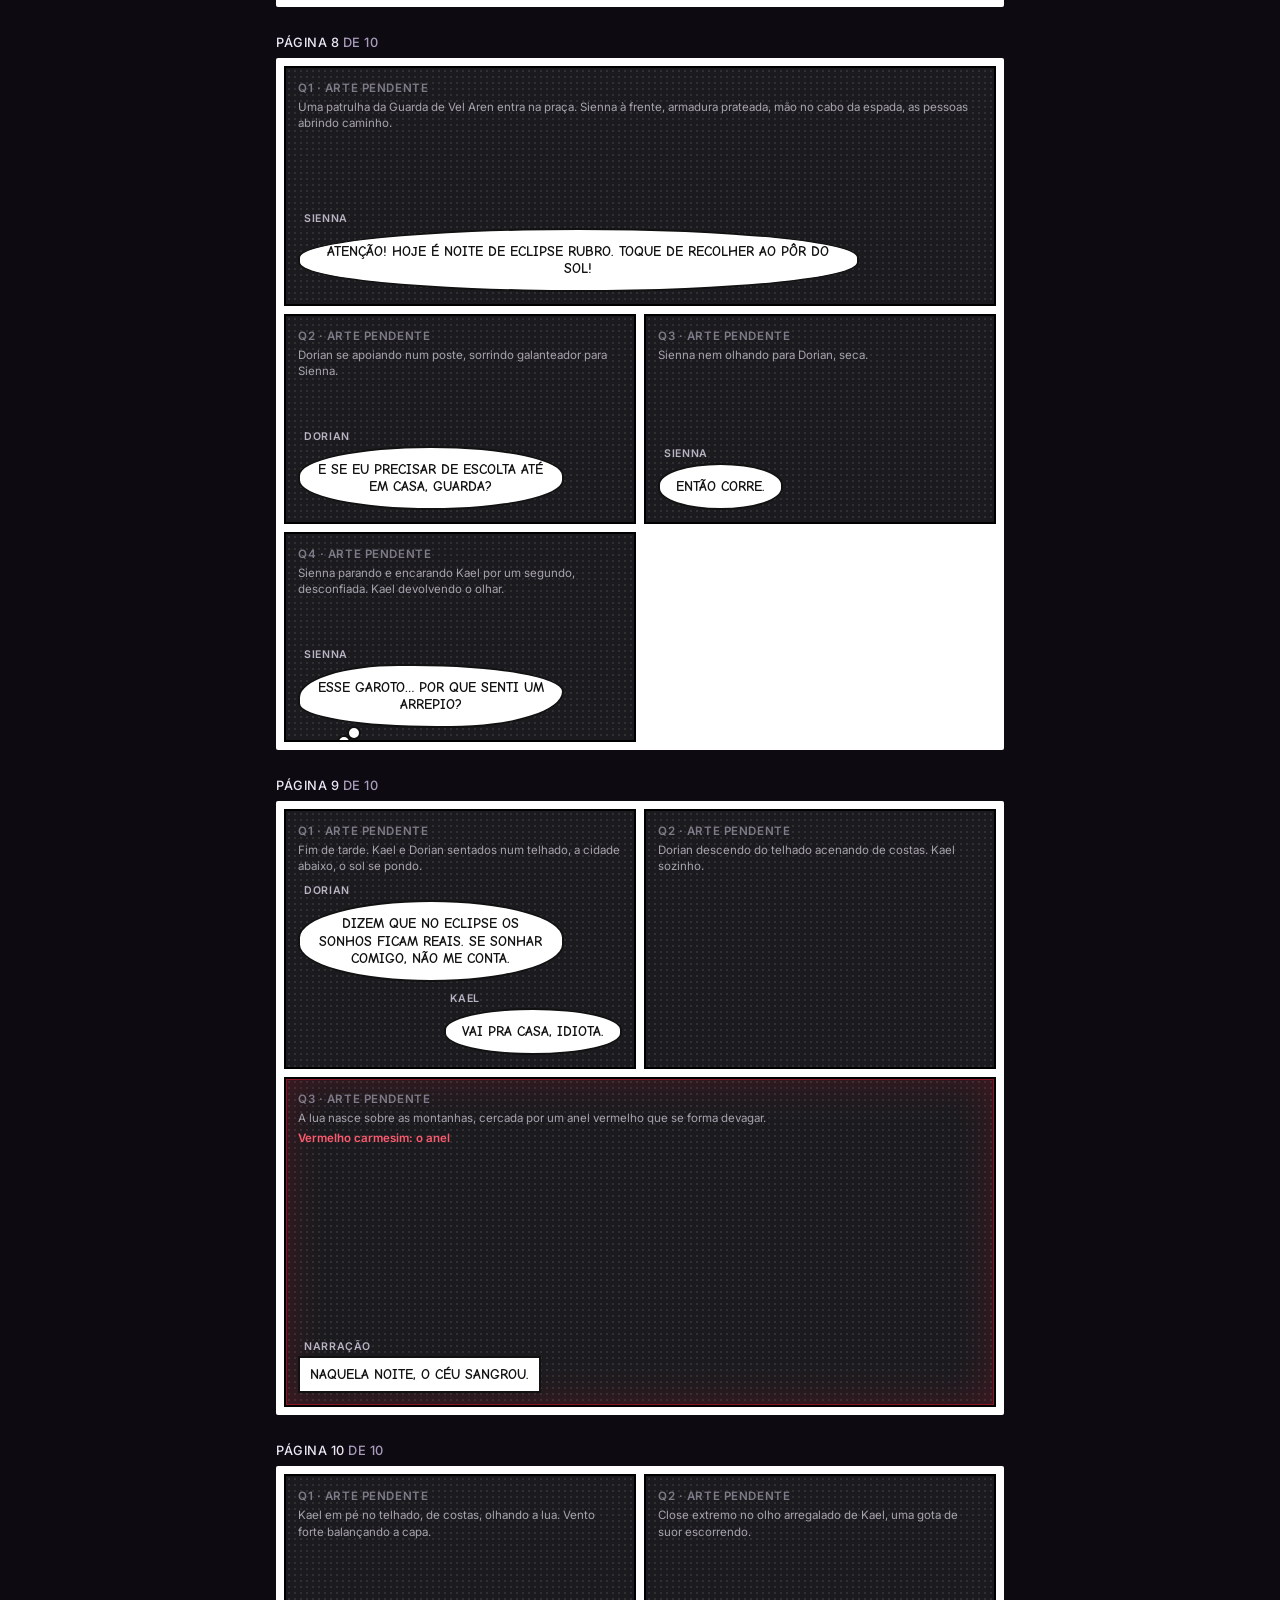
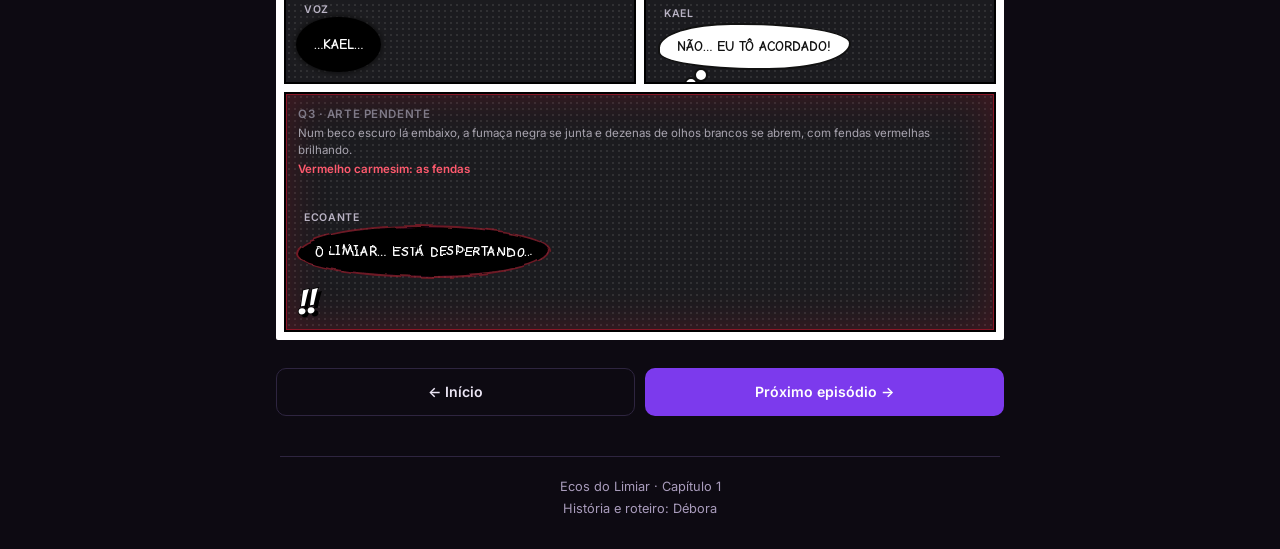
==== commit b3226e9a: "Ecos do Limiar: leitor no formato da referência (quadros com arte e balões em HTML) Co-Authored-By: " ====
--- a/ecos-do-limiar/ep1.html
+++ b/ecos-do-limiar/ep1.html
@@ -18,8 +18,8 @@
 <h1 class="titulo-pagina">Capítulo 1 <span>· Episódio 1 — O Sonho</span></h1>
 <nav class="abas" aria-label="Episódios"><a href="ep1.html" class="aba" aria-current="page"><strong>Episódio 1</strong><small>O Sonho</small></a><a href="ep2.html" class="aba"><strong>Episódio 2</strong><small>A Marca</small></a><a href="ep3.html" class="aba"><strong>Episódio 3</strong><small>O Convite</small></a></nav>
 <details class="salto"><summary>Ir para a página</summary><div><a href="#p01">1</a><a href="#p02">2</a><a href="#p03">3</a><a href="#p04">4</a><a href="#p05">5</a><a href="#p06">6</a><a href="#p07">7</a><a href="#p08">8</a><a href="#p09">9</a><a href="#p10">10</a></div></details>
-<p class="aviso">As ilustrações deste episódio ainda não foram entregues (10 de 10 páginas pendentes). Cada quadro mostra a cena do roteiro e os balões já posicionados na ordem de leitura.</p>
-<section class="pagina" id="p01" aria-label="Página 1"><h2 class="pg-rotulo"><span>Página 1</span> de 10</h2><div class="quadros"><div class="quadro largo"><div class="cena"><span class="q-num">Q1 · arte pendente</span><span class="q-desc">Vista panorâmica de Vel Aren à noite, cidade-fortaleza gótica no alto de um penhasco, catedral negra com torres pontiagudas, casas amontoadas descendo a encosta, montanhas ao fundo, céu carregado de nuvens.</span></div><div class="falas"><p class="fala narr"><span class="quem">Narração</span><span class="texto">No continente de Varyn, existe uma fronteira invisível…</span></p></div></div><div class="quadro largo"><div class="cena"><span class="q-num">Q2 · arte pendente</span><span class="q-desc">O céu sobre as montanhas, com uma linha fina e tremulante atravessando as nuvens, como uma rachadura no ar.</span></div><div class="falas"><p class="fala narr"><span class="quem">Narração</span><span class="texto">…um Limiar que separa o mundo humano do Abismo.</span></p></div></div></div></section><section class="pagina" id="p02" aria-label="Página 2"><h2 class="pg-rotulo"><span>Página 2</span> de 10</h2><div class="quadros"><div class="quadro normal"><div class="cena"><span class="q-num">Q1 · arte pendente</span><span class="q-desc">Kael flutuando de olhos fechados num vazio totalmente negro, cabelo e capa ondulando como se estivesse debaixo d&#x27;água.</span></div><div class="falas"><p class="fala narr"><span class="quem">Narração</span><span class="texto">E é sempre no meio dos sonhos…</span></p></div></div><div class="quadro normal"><div class="cena"><span class="q-num">Q2 · arte pendente</span><span class="q-desc">Close no rosto de Kael, sobrancelhas franzidas, ainda de olhos fechados.</span></div><div class="falas"><p class="fala narr"><span class="quem">Narração</span><span class="texto">…que ele me chama.</span></p></div></div><div class="quadro largo"><div class="cena"><span class="q-num">Q3 · arte pendente</span><span class="q-desc">Ao fundo do vazio, uma fenda enorme se abre como um olho, cheia de fumaça negra e dezenas de olhos brancos.</span></div><div class="falas"><p class="fala voz"><span class="quem">Voz</span><span class="texto">Kael…</span></p></div></div></div></section><section class="pagina" id="p03" aria-label="Página 3"><h2 class="pg-rotulo"><span>Página 3</span> de 10</h2><div class="quadros"><div class="quadro normal"><div class="cena"><span class="q-num">Q1 · arte pendente</span><span class="q-desc">Kael abre os olhos assustado, vendo a fenda de perto.</span></div><div class="falas"><p class="fala fala"><span class="quem">Kael</span><span class="texto">Quem… quem é você?!</span></p></div></div><div class="quadro normal"><div class="cena"><span class="q-num">Q2 · arte pendente</span><span class="q-desc">Mãos de fumaça com garras saem da fenda e agarram os braços e o rosto de Kael.</span></div><div class="falas"><p class="fala voz"><span class="quem">Voz</span><span class="texto">O Limiar… está despertando.</span></p><p class="fala voz direita"><span class="quem">Voz</span><span class="texto">E você é a Chave.</span></p></div></div><div class="quadro grande"><div class="cena"><span class="q-num">Q3 · arte pendente</span><span class="q-desc">Kael sendo puxado para dentro da fenda, gritando, a mão estendida para cima.</span></div><div class="falas"><p class="fala grito"><span class="quem">Kael</span><span class="grito-borda"><span class="grito-miolo">NÃÃÃO!</span></span></p></div></div></div></section><section class="pagina" id="p04" aria-label="Página 4"><h2 class="pg-rotulo"><span>Página 4</span> de 10</h2><div class="quadros"><div class="quadro normal"><div class="cena"><span class="q-num">Q1 · arte pendente</span><span class="q-desc">Kael acorda de um salto numa cama simples, num quarto pequeno de madeira no sótão, suado e ofegante, luz do amanhecer pela janela.</span></div><div class="falas"><p class="fala sfx"><span class="texto">HAH! HAH!</span></p></div></div><div class="quadro normal"><div class="cena"><span class="q-num">Q2 · arte pendente</span><span class="q-desc">Kael sentado na cama, tocando a bochecha esquerda com a mão, olhar perdido.</span></div><div class="falas"><p class="fala pens"><span class="quem">Kael</span><span class="texto">De novo esse sonho… e por que meu rosto tá queimando?</span></p></div></div><div class="quadro normal"><div class="cena"><span class="q-num">Q3 · arte pendente</span><span class="q-desc">Vista da escada de madeira descendo para a forja, com a sombra de Bram lá embaixo.</span></div><div class="falas"><p class="fala grito"><span class="quem">Bram (vindo de baixo)</span><span class="grito-borda"><span class="grito-miolo">KAEL! O ferro não vai se bater sozinho, moleque!</span></span></p><p class="fala fala direita"><span class="quem">Kael</span><span class="texto">Já vou, já vou…</span></p></div></div></div></section><section class="pagina" id="p05" aria-label="Página 5"><h2 class="pg-rotulo"><span>Página 5</span> de 10</h2><div class="quadros"><div class="quadro largo"><div class="cena"><span class="q-num">Q1 · arte pendente</span><span class="q-desc">Interior da forja, fogo aceso, fagulhas voando. Kael martela uma lâmina na bigorna, Bram de braços cruzados ao lado.</span></div><div class="falas"><p class="fala sfx"><span class="texto">KLANG! KLANG!</span></p></div></div><div class="quadro normal"><div class="cena"><span class="q-num">Q2 · arte pendente</span><span class="q-desc">Bram olhando de lado para Kael, desconfiado.</span></div><div class="falas"><p class="fala fala"><span class="quem">Bram</span><span class="texto">Tá batendo torto. Sonhou com aquilo de novo?</span></p></div></div><div class="quadro normal"><div class="cena"><span class="q-num">Q3 · arte pendente</span><span class="q-desc">Kael enxugando o suor da testa, sem olhar para Bram.</span></div><div class="falas"><p class="fala fala"><span class="quem">Kael</span><span class="texto">Uma voz me chamando. Toda noite, Bram. E fica mais perto.</span></p></div></div><div class="quadro normal"><div class="cena"><span class="q-num">Q4 · arte pendente</span><span class="q-desc">Close em Bram, parado, segurando uma pinça, expressão séria e preocupada.</span></div><div class="falas"><p class="fala pens"><span class="quem">Bram</span><span class="texto">Já começou… tão cedo.</span></p><p class="fala fala direita"><span class="quem">Bram</span><span class="texto">Bobagem. Vai entregar essas facas na praça.</span></p></div></div></div></section><section class="pagina" id="p06" aria-label="Página 6"><h2 class="pg-rotulo"><span>Página 6</span> de 10</h2><div class="quadros"><div class="quadro largo"><div class="cena"><span class="q-num">Q1 · arte pendente</span><span class="q-desc">Praça movimentada da Cidade Baixa de dia, barracas, pessoas, a catedral no alto ao fundo. Kael carrega um embrulho de facas. Pip corre até ele com a cesta de pães.</span></div><div class="falas"><p class="fala fala"><span class="quem">Pip</span><span class="texto">Kael! Guardei o pão mais torto pra você!</span></p><p class="fala fala direita"><span class="quem">Kael</span><span class="texto">Que honra, Pip.</span></p></div></div><div class="quadro normal"><div class="cena"><span class="q-num">Q2 · arte pendente</span><span class="q-desc">Dorian pulando do telhado de uma barraca, caindo agachado bem na frente de Kael, sorrindo.</span></div><div class="falas"><p class="fala sfx"><span class="texto">TUM!</span></p></div></div><div class="quadro normal"><div class="cena"><span class="q-num">Q3 · arte pendente</span><span class="q-desc">Dorian em pé, apontando para as olheiras de Kael, provocando.</span></div><div class="falas"><p class="fala fala"><span class="quem">Dorian</span><span class="texto">Nossa, que cara de defunto. Perdeu pra mim até no sono?</span></p><p class="fala fala direita"><span class="quem">Kael</span><span class="texto">Eu nunca perdi pra você, Dorian.</span></p></div></div></div></section><section class="pagina" id="p07" aria-label="Página 7"><h2 class="pg-rotulo"><span>Página 7</span> de 10</h2><div class="quadros"><div class="quadro normal"><div class="cena"><span class="q-num">Q1 · arte pendente</span><span class="q-desc">Dorian jogando uma espada de madeira para Kael num beco largo, segurando outra.</span></div><div class="falas"><p class="fala fala"><span class="quem">Dorian</span><span class="texto">Então prova.</span></p></div></div><div class="quadro largo"><div class="cena"><span class="q-num">Q2 · arte pendente</span><span class="q-desc">Kael e Dorian duelando com espadas de madeira, Kael atacando forte. Quadro diagonal, cheio de linhas de velocidade.</span></div><div class="falas"><p class="fala sfx"><span class="texto">TAK! TAK! TAK!</span></p></div></div><div class="quadro normal vermelho"><div class="cena"><span class="q-num">Q3 · arte pendente</span><span class="q-desc">Close nos olhos de Kael. Por um instante, um brilho estranho aparece neles.</span><span class="nota-cor">Vermelho carmesim: o brilho nos olhos</span></div><div class="falas"><p class="fala pens"><span class="quem">Kael</span><span class="texto">…?!</span></p></div></div><div class="quadro normal"><div class="cena"><span class="q-num">Q4 · arte pendente</span><span class="q-desc">Dorian aproveitando a distração, a espada de madeira encostada no pescoço de Kael, Kael caído sentado.</span></div><div class="falas"><p class="fala fala"><span class="quem">Dorian</span><span class="texto">Ponto meu. Você tá estranho hoje, hein.</span></p></div></div></div></section><section class="pagina" id="p08" aria-label="Página 8"><h2 class="pg-rotulo"><span>Página 8</span> de 10</h2><div class="quadros"><div class="quadro largo"><div class="cena"><span class="q-num">Q1 · arte pendente</span><span class="q-desc">Uma patrulha da Guarda de Vel Aren entra na praça. Sienna à frente, armadura prateada, mão no cabo da espada, as pessoas abrindo caminho.</span></div><div class="falas"><p class="fala fala"><span class="quem">Sienna</span><span class="texto">Atenção! Hoje é noite de Eclipse Rubro. Toque de recolher ao pôr do sol!</span></p></div></div><div class="quadro normal"><div class="cena"><span class="q-num">Q2 · arte pendente</span><span class="q-desc">Dorian se apoiando num poste, sorrindo galanteador para Sienna.</span></div><div class="falas"><p class="fala fala"><span class="quem">Dorian</span><span class="texto">E se eu precisar de escolta até em casa, guarda?</span></p></div></div><div class="quadro normal"><div class="cena"><span class="q-num">Q3 · arte pendente</span><span class="q-desc">Sienna nem olhando para Dorian, seca.</span></div><div class="falas"><p class="fala fala"><span class="quem">Sienna</span><span class="texto">Então corre.</span></p></div></div><div class="quadro normal"><div class="cena"><span class="q-num">Q4 · arte pendente</span><span class="q-desc">Sienna parando e encarando Kael por um segundo, desconfiada. Kael devolvendo o olhar.</span></div><div class="falas"><p class="fala pens"><span class="quem">Sienna</span><span class="texto">Esse garoto… por que senti um arrepio?</span></p></div></div></div></section><section class="pagina" id="p09" aria-label="Página 9"><h2 class="pg-rotulo"><span>Página 9</span> de 10</h2><div class="quadros"><div class="quadro normal"><div class="cena"><span class="q-num">Q1 · arte pendente</span><span class="q-desc">Fim de tarde. Kael e Dorian sentados num telhado, a cidade abaixo, o sol se pondo.</span></div><div class="falas"><p class="fala fala"><span class="quem">Dorian</span><span class="texto">Dizem que no Eclipse os sonhos ficam reais. Se sonhar comigo, não me conta.</span></p><p class="fala fala direita"><span class="quem">Kael</span><span class="texto">Vai pra casa, idiota.</span></p></div></div><div class="quadro normal"><div class="cena"><span class="q-num">Q2 · arte pendente</span><span class="q-desc">Dorian descendo do telhado acenando de costas. Kael sozinho.</span></div><div class="falas"></div></div><div class="quadro grande vermelho"><div class="cena"><span class="q-num">Q3 · arte pendente</span><span class="q-desc">A lua nasce sobre as montanhas, cercada por um anel vermelho que se forma devagar.</span><span class="nota-cor">Vermelho carmesim: o anel</span></div><div class="falas"><p class="fala narr"><span class="quem">Narração</span><span class="texto">Naquela noite, o céu sangrou.</span></p></div></div></div></section><section class="pagina" id="p10" aria-label="Página 10"><h2 class="pg-rotulo"><span>Página 10</span> de 10</h2><div class="quadros"><div class="quadro normal"><div class="cena"><span class="q-num">Q1 · arte pendente</span><span class="q-desc">Kael em pé no telhado, de costas, olhando a lua. Vento forte balançando a capa.</span></div><div class="falas"><p class="fala voz"><span class="quem">Voz</span><span class="texto">…Kael…</span></p></div></div><div class="quadro normal"><div class="cena"><span class="q-num">Q2 · arte pendente</span><span class="q-desc">Close extremo no olho arregalado de Kael, uma gota de suor escorrendo.</span></div><div class="falas"><p class="fala pens"><span class="quem">Kael</span><span class="texto">Não… eu tô acordado!</span></p></div></div><div class="quadro largo vermelho"><div class="cena"><span class="q-num">Q3 · arte pendente</span><span class="q-desc">Num beco escuro lá embaixo, a fumaça negra se junta e dezenas de olhos brancos se abrem, com fendas vermelhas brilhando.</span><span class="nota-cor">Vermelho carmesim: as fendas</span></div><div class="falas"><p class="fala tremido"><span class="quem">Ecoante</span><span class="texto">O Limiar… está despertando…</span></p><p class="fala sfx"><span class="texto">!!</span></p></div></div></div></section>
+<p class="aviso">1 de 32 quadros deste episódio já têm arte. Os demais mostram a cena do roteiro com os balões na ordem de leitura até a ilustração chegar.</p>
+<section class="pagina" id="p01" aria-label="Página 1"><h2 class="pg-rotulo"><span>Página 1</span> de 10</h2><div class="quadros"><div class="quadro largo com-arte"><img src="artes/quadros/ep1-p01-q1.jpg" alt="Vista panorâmica de Vel Aren à noite, cidade-fortaleza gótica no alto de um penhasco, catedral negra com torres pontiagudas, casas amontoadas descendo a encosta, montanhas ao fundo, céu carregado de nuvens." loading="lazy" style="object-position:center"><div class="balao-camada"><p class="fala canto-0 t-narr"><span class="quem">Narração</span><span class="texto">No continente de Varyn, existe uma fronteira invisível…</span></p></div></div><div class="quadro largo pendente"><div class="cena"><span class="q-num">Q2 · arte pendente</span><span class="q-desc">O céu sobre as montanhas, com uma linha fina e tremulante atravessando as nuvens, como uma rachadura no ar.</span></div><div class="falas"><p class="fala t-narr"><span class="quem">Narração</span><span class="texto">…um Limiar que separa o mundo humano do Abismo.</span></p></div></div></div></section><section class="pagina" id="p02" aria-label="Página 2"><h2 class="pg-rotulo"><span>Página 2</span> de 10</h2><div class="quadros"><div class="quadro normal pendente"><div class="cena"><span class="q-num">Q1 · arte pendente</span><span class="q-desc">Kael flutuando de olhos fechados num vazio totalmente negro, cabelo e capa ondulando como se estivesse debaixo d&#x27;água.</span></div><div class="falas"><p class="fala t-narr"><span class="quem">Narração</span><span class="texto">E é sempre no meio dos sonhos…</span></p></div></div><div class="quadro normal pendente"><div class="cena"><span class="q-num">Q2 · arte pendente</span><span class="q-desc">Close no rosto de Kael, sobrancelhas franzidas, ainda de olhos fechados.</span></div><div class="falas"><p class="fala t-narr"><span class="quem">Narração</span><span class="texto">…que ele me chama.</span></p></div></div><div class="quadro largo pendente"><div class="cena"><span class="q-num">Q3 · arte pendente</span><span class="q-desc">Ao fundo do vazio, uma fenda enorme se abre como um olho, cheia de fumaça negra e dezenas de olhos brancos.</span></div><div class="falas"><p class="fala t-voz"><span class="quem">Voz</span><span class="texto">Kael…</span></p></div></div></div></section><section class="pagina" id="p03" aria-label="Página 3"><h2 class="pg-rotulo"><span>Página 3</span> de 10</h2><div class="quadros"><div class="quadro normal pendente"><div class="cena"><span class="q-num">Q1 · arte pendente</span><span class="q-desc">Kael abre os olhos assustado, vendo a fenda de perto.</span></div><div class="falas"><p class="fala t-fala"><span class="quem">Kael</span><span class="texto">Quem… quem é você?!</span></p></div></div><div class="quadro normal pendente"><div class="cena"><span class="q-num">Q2 · arte pendente</span><span class="q-desc">Mãos de fumaça com garras saem da fenda e agarram os braços e o rosto de Kael.</span></div><div class="falas"><p class="fala t-voz"><span class="quem">Voz</span><span class="texto">O Limiar… está despertando.</span></p><p class="fala t-voz direita"><span class="quem">Voz</span><span class="texto">E você é a Chave.</span></p></div></div><div class="quadro grande pendente"><div class="cena"><span class="q-num">Q3 · arte pendente</span><span class="q-desc">Kael sendo puxado para dentro da fenda, gritando, a mão estendida para cima.</span></div><div class="falas"><p class="fala t-grito"><span class="quem">Kael</span><span class="grito-borda"><span class="grito-miolo">NÃÃÃO!</span></span></p></div></div></div></section><section class="pagina" id="p04" aria-label="Página 4"><h2 class="pg-rotulo"><span>Página 4</span> de 10</h2><div class="quadros"><div class="quadro normal pendente"><div class="cena"><span class="q-num">Q1 · arte pendente</span><span class="q-desc">Kael acorda de um salto numa cama simples, num quarto pequeno de madeira no sótão, suado e ofegante, luz do amanhecer pela janela.</span></div><div class="falas"><p class="fala t-sfx"><span class="texto">HAH! HAH!</span></p></div></div><div class="quadro normal pendente"><div class="cena"><span class="q-num">Q2 · arte pendente</span><span class="q-desc">Kael sentado na cama, tocando a bochecha esquerda com a mão, olhar perdido.</span></div><div class="falas"><p class="fala t-pens"><span class="quem">Kael</span><span class="texto">De novo esse sonho… e por que meu rosto tá queimando?</span></p></div></div><div class="quadro normal pendente"><div class="cena"><span class="q-num">Q3 · arte pendente</span><span class="q-desc">Vista da escada de madeira descendo para a forja, com a sombra de Bram lá embaixo.</span></div><div class="falas"><p class="fala t-grito"><span class="quem">Bram (vindo de baixo)</span><span class="grito-borda"><span class="grito-miolo">KAEL! O ferro não vai se bater sozinho, moleque!</span></span></p><p class="fala t-fala direita"><span class="quem">Kael</span><span class="texto">Já vou, já vou…</span></p></div></div></div></section><section class="pagina" id="p05" aria-label="Página 5"><h2 class="pg-rotulo"><span>Página 5</span> de 10</h2><div class="quadros"><div class="quadro largo pendente"><div class="cena"><span class="q-num">Q1 · arte pendente</span><span class="q-desc">Interior da forja, fogo aceso, fagulhas voando. Kael martela uma lâmina na bigorna, Bram de braços cruzados ao lado.</span></div><div class="falas"><p class="fala t-sfx"><span class="texto">KLANG! KLANG!</span></p></div></div><div class="quadro normal pendente"><div class="cena"><span class="q-num">Q2 · arte pendente</span><span class="q-desc">Bram olhando de lado para Kael, desconfiado.</span></div><div class="falas"><p class="fala t-fala"><span class="quem">Bram</span><span class="texto">Tá batendo torto. Sonhou com aquilo de novo?</span></p></div></div><div class="quadro normal pendente"><div class="cena"><span class="q-num">Q3 · arte pendente</span><span class="q-desc">Kael enxugando o suor da testa, sem olhar para Bram.</span></div><div class="falas"><p class="fala t-fala"><span class="quem">Kael</span><span class="texto">Uma voz me chamando. Toda noite, Bram. E fica mais perto.</span></p></div></div><div class="quadro normal pendente"><div class="cena"><span class="q-num">Q4 · arte pendente</span><span class="q-desc">Close em Bram, parado, segurando uma pinça, expressão séria e preocupada.</span></div><div class="falas"><p class="fala t-pens"><span class="quem">Bram</span><span class="texto">Já começou… tão cedo.</span></p><p class="fala t-fala direita"><span class="quem">Bram</span><span class="texto">Bobagem. Vai entregar essas facas na praça.</span></p></div></div></div></section><section class="pagina" id="p06" aria-label="Página 6"><h2 class="pg-rotulo"><span>Página 6</span> de 10</h2><div class="quadros"><div class="quadro largo pendente"><div class="cena"><span class="q-num">Q1 · arte pendente</span><span class="q-desc">Praça movimentada da Cidade Baixa de dia, barracas, pessoas, a catedral no alto ao fundo. Kael carrega um embrulho de facas. Pip corre até ele com a cesta de pães.</span></div><div class="falas"><p class="fala t-fala"><span class="quem">Pip</span><span class="texto">Kael! Guardei o pão mais torto pra você!</span></p><p class="fala t-fala direita"><span class="quem">Kael</span><span class="texto">Que honra, Pip.</span></p></div></div><div class="quadro normal pendente"><div class="cena"><span class="q-num">Q2 · arte pendente</span><span class="q-desc">Dorian pulando do telhado de uma barraca, caindo agachado bem na frente de Kael, sorrindo.</span></div><div class="falas"><p class="fala t-sfx"><span class="texto">TUM!</span></p></div></div><div class="quadro normal pendente"><div class="cena"><span class="q-num">Q3 · arte pendente</span><span class="q-desc">Dorian em pé, apontando para as olheiras de Kael, provocando.</span></div><div class="falas"><p class="fala t-fala"><span class="quem">Dorian</span><span class="texto">Nossa, que cara de defunto. Perdeu pra mim até no sono?</span></p><p class="fala t-fala direita"><span class="quem">Kael</span><span class="texto">Eu nunca perdi pra você, Dorian.</span></p></div></div></div></section><section class="pagina" id="p07" aria-label="Página 7"><h2 class="pg-rotulo"><span>Página 7</span> de 10</h2><div class="quadros"><div class="quadro normal pendente"><div class="cena"><span class="q-num">Q1 · arte pendente</span><span class="q-desc">Dorian jogando uma espada de madeira para Kael num beco largo, segurando outra.</span></div><div class="falas"><p class="fala t-fala"><span class="quem">Dorian</span><span class="texto">Então prova.</span></p></div></div><div class="quadro largo pendente"><div class="cena"><span class="q-num">Q2 · arte pendente</span><span class="q-desc">Kael e Dorian duelando com espadas de madeira, Kael atacando forte. Quadro diagonal, cheio de linhas de velocidade.</span></div><div class="falas"><p class="fala t-sfx"><span class="texto">TAK! TAK! TAK!</span></p></div></div><div class="quadro normal vermelho pendente"><div class="cena"><span class="q-num">Q3 · arte pendente</span><span class="q-desc">Close nos olhos de Kael. Por um instante, um brilho estranho aparece neles.</span><span class="nota-cor">Vermelho carmesim: o brilho nos olhos</span></div><div class="falas"><p class="fala t-pens"><span class="quem">Kael</span><span class="texto">…?!</span></p></div></div><div class="quadro normal pendente"><div class="cena"><span class="q-num">Q4 · arte pendente</span><span class="q-desc">Dorian aproveitando a distração, a espada de madeira encostada no pescoço de Kael, Kael caído sentado.</span></div><div class="falas"><p class="fala t-fala"><span class="quem">Dorian</span><span class="texto">Ponto meu. Você tá estranho hoje, hein.</span></p></div></div></div></section><section class="pagina" id="p08" aria-label="Página 8"><h2 class="pg-rotulo"><span>Página 8</span> de 10</h2><div class="quadros"><div class="quadro largo pendente"><div class="cena"><span class="q-num">Q1 · arte pendente</span><span class="q-desc">Uma patrulha da Guarda de Vel Aren entra na praça. Sienna à frente, armadura prateada, mão no cabo da espada, as pessoas abrindo caminho.</span></div><div class="falas"><p class="fala t-fala"><span class="quem">Sienna</span><span class="texto">Atenção! Hoje é noite de Eclipse Rubro. Toque de recolher ao pôr do sol!</span></p></div></div><div class="quadro normal pendente"><div class="cena"><span class="q-num">Q2 · arte pendente</span><span class="q-desc">Dorian se apoiando num poste, sorrindo galanteador para Sienna.</span></div><div class="falas"><p class="fala t-fala"><span class="quem">Dorian</span><span class="texto">E se eu precisar de escolta até em casa, guarda?</span></p></div></div><div class="quadro normal pendente"><div class="cena"><span class="q-num">Q3 · arte pendente</span><span class="q-desc">Sienna nem olhando para Dorian, seca.</span></div><div class="falas"><p class="fala t-fala"><span class="quem">Sienna</span><span class="texto">Então corre.</span></p></div></div><div class="quadro normal pendente"><div class="cena"><span class="q-num">Q4 · arte pendente</span><span class="q-desc">Sienna parando e encarando Kael por um segundo, desconfiada. Kael devolvendo o olhar.</span></div><div class="falas"><p class="fala t-pens"><span class="quem">Sienna</span><span class="texto">Esse garoto… por que senti um arrepio?</span></p></div></div></div></section><section class="pagina" id="p09" aria-label="Página 9"><h2 class="pg-rotulo"><span>Página 9</span> de 10</h2><div class="quadros"><div class="quadro normal pendente"><div class="cena"><span class="q-num">Q1 · arte pendente</span><span class="q-desc">Fim de tarde. Kael e Dorian sentados num telhado, a cidade abaixo, o sol se pondo.</span></div><div class="falas"><p class="fala t-fala"><span class="quem">Dorian</span><span class="texto">Dizem que no Eclipse os sonhos ficam reais. Se sonhar comigo, não me conta.</span></p><p class="fala t-fala direita"><span class="quem">Kael</span><span class="texto">Vai pra casa, idiota.</span></p></div></div><div class="quadro normal pendente"><div class="cena"><span class="q-num">Q2 · arte pendente</span><span class="q-desc">Dorian descendo do telhado acenando de costas. Kael sozinho.</span></div><div class="falas"></div></div><div class="quadro grande vermelho pendente"><div class="cena"><span class="q-num">Q3 · arte pendente</span><span class="q-desc">A lua nasce sobre as montanhas, cercada por um anel vermelho que se forma devagar.</span><span class="nota-cor">Vermelho carmesim: o anel</span></div><div class="falas"><p class="fala t-narr"><span class="quem">Narração</span><span class="texto">Naquela noite, o céu sangrou.</span></p></div></div></div></section><section class="pagina" id="p10" aria-label="Página 10"><h2 class="pg-rotulo"><span>Página 10</span> de 10</h2><div class="quadros"><div class="quadro normal pendente"><div class="cena"><span class="q-num">Q1 · arte pendente</span><span class="q-desc">Kael em pé no telhado, de costas, olhando a lua. Vento forte balançando a capa.</span></div><div class="falas"><p class="fala t-voz"><span class="quem">Voz</span><span class="texto">…Kael…</span></p></div></div><div class="quadro normal pendente"><div class="cena"><span class="q-num">Q2 · arte pendente</span><span class="q-desc">Close extremo no olho arregalado de Kael, uma gota de suor escorrendo.</span></div><div class="falas"><p class="fala t-pens"><span class="quem">Kael</span><span class="texto">Não… eu tô acordado!</span></p></div></div><div class="quadro largo vermelho pendente"><div class="cena"><span class="q-num">Q3 · arte pendente</span><span class="q-desc">Num beco escuro lá embaixo, a fumaça negra se junta e dezenas de olhos brancos se abrem, com fendas vermelhas brilhando.</span><span class="nota-cor">Vermelho carmesim: as fendas</span></div><div class="falas"><p class="fala t-tremido"><span class="quem">Ecoante</span><span class="texto">O Limiar… está despertando…</span></p><p class="fala t-sfx"><span class="texto">!!</span></p></div></div></div></section>
 <div class="fim-ep"><div class="nav-ep"><a class="botao botao-sec" href="index.html">← Início</a><a class="botao" href="ep2.html">Próximo episódio →</a></div></div>
 </main>
 <footer class="rodape"><p>Ecos do Limiar · Capítulo 1</p><p>História e roteiro: Débora</p></footer>
--- a/ecos-do-limiar/estilo.css
+++ b/ecos-do-limiar/estilo.css
@@ -156,19 +156,19 @@
 /* ---------- balões (mesmo visual da referência) ---------- */
 .fala .texto, .grito-miolo { display: block; font: 700 clamp(.78rem, 3.4cqi, 1rem)/1.2 var(--fonte-balao); text-transform: uppercase; color: #111; text-align: center; }
 .quadros .fala .texto, .legenda .fala .texto, .quadros .grito-miolo, .legenda .grito-miolo { font-size: .9rem; }
-.fala.narr .texto { background: #fff; border: 2px solid #111; padding: .55em .7em; text-align: left; }
-.fala.fala .texto { background: #fff; border: 2px solid #111; border-radius: 50% / 46%; padding: .9em 1.1em; }
-.fala.pens .texto { background: #fff; border: 2px solid #111; border-radius: 40% 60% 45% 55% / 55% 45% 60% 40%; padding: .9em 1.2em; position: relative; }
-.fala.pens .texto::after { content: ""; position: absolute; left: 18%; bottom: -14px; width: 10px; height: 10px; border: 2px solid #111; border-radius: 50%; background: #fff; box-shadow: -10px 9px 0 -2px #fff, -10px 9px 0 0 #111; }
-.fala.voz .texto { background: #000; color: #fff; border-radius: 50%; padding: 1.2em 1.1em; box-shadow: 0 0 0 2px #000, 0 0 10px 3px rgba(0,0,0,.85), 0 0 22px rgba(255,255,255,.12); }
-.fala.tremido .texto { background: #050505; color: #fff; border-radius: 48% 52% 45% 55% / 55% 48% 52% 45%; padding: 1.1em 1.1em; filter: url(#tremor); box-shadow: 0 0 0 2px rgba(208,20,44,.45); letter-spacing: .03em; }
+.fala.t-narr .texto { background: #fff; border: 2px solid #111; padding: .55em .7em; text-align: left; }
+.fala.t-fala .texto { background: #fff; border: 2px solid #111; border-radius: 50% / 46%; padding: .9em 1.1em; }
+.fala.t-pens .texto { background: #fff; border: 2px solid #111; border-radius: 40% 60% 45% 55% / 55% 45% 60% 40%; padding: .9em 1.2em; position: relative; }
+.fala.t-pens .texto::after { content: ""; position: absolute; left: 18%; bottom: -14px; width: 10px; height: 10px; border: 2px solid #111; border-radius: 50%; background: #fff; box-shadow: -10px 9px 0 -2px #fff, -10px 9px 0 0 #111; }
+.fala.t-voz .texto { background: #000; color: #fff; border-radius: 50%; padding: 1.2em 1.1em; box-shadow: 0 0 0 2px #000, 0 0 10px 3px rgba(0,0,0,.85), 0 0 22px rgba(255,255,255,.12); }
+.fala.t-tremido .texto { background: #050505; color: #fff; border-radius: 48% 52% 45% 55% / 55% 48% 52% 45%; padding: 1.1em 1.1em; filter: url(#tremor); box-shadow: 0 0 0 2px rgba(208,20,44,.45); letter-spacing: .03em; }
 .grito-borda { display: block; background: #111; padding: 3px;
   clip-path: polygon(0 18%, 9% 12%, 6% 0, 20% 8%, 30% 0, 40% 9%, 52% 0, 60% 9%, 72% 0, 79% 10%, 94% 3%, 92% 17%, 100% 26%, 93% 38%, 100% 50%, 93% 61%, 100% 74%, 92% 82%, 96% 98%, 80% 91%, 69% 100%, 59% 91%, 47% 100%, 38% 91%, 25% 100%, 19% 90%, 4% 96%, 7% 82%, 0 72%, 6% 60%, 0 47%, 6% 34%); }
 .grito-miolo { background: #fff; padding: 1.3em 1.5em;
   clip-path: inherit; }
-.fala.sfx .texto { font: 400 clamp(1.5rem, 8cqi, 2.6rem)/1 var(--fonte-sfx); letter-spacing: .04em; color: #fff; -webkit-text-stroke: 1.5px #000; paint-order: stroke fill; text-shadow: 3px 3px 0 #000; transform: rotate(-6deg); background: none; border: 0; }
-.quadros .fala.sfx .texto { font-size: 2rem; }
-.fala.final .texto { background: #000; color: #fff; border: 2px solid var(--carmesim); padding: .6em 1em; font-family: var(--fonte-titulo); letter-spacing: .12em; }
+.fala.t-sfx .texto { font: 400 clamp(1.5rem, 8cqi, 2.6rem)/1 var(--fonte-sfx); letter-spacing: .04em; color: #fff; -webkit-text-stroke: 1.5px #000; paint-order: stroke fill; text-shadow: 3px 3px 0 #000; transform: rotate(-6deg); background: none; border: 0; }
+.quadros .fala.t-sfx .texto { font-size: 2rem; }
+.fala.t-final .texto { background: #000; color: #fff; border: 2px solid var(--carmesim); padding: .6em 1em; font-family: var(--fonte-titulo); letter-spacing: .12em; }
 
 .fim-ep { margin-top: 8px; }
 .fim-cap { text-align: center; font: 700 1.2rem var(--fonte-titulo); color: var(--carmesim); letter-spacing: .1em; text-transform: uppercase; }
@@ -184,3 +184,30 @@
   .quadro.largo, .quadro.grande, .quadro.pagina { grid-column: 1 / -1; }
 }
 @media (prefers-reduced-motion: reduce) { html { scroll-behavior: auto; } }
+
+/* ---------- quadros com arte (formato da referência) ---------- */
+.quadros { background: #fff; padding: 8px; gap: 8px; }
+.quadro.com-arte { padding: 0; min-height: 0; aspect-ratio: 16 / 9; background: #000; display: block; border: 3px solid #000; }
+.quadro.com-arte.largo { aspect-ratio: 16 / 8; }
+.quadro.com-arte.grande { aspect-ratio: 4 / 4; }
+.quadro.com-arte.pagina { aspect-ratio: 9 / 16; }
+.quadro.com-arte img { width: 100%; height: 100%; object-fit: cover; filter: grayscale(1) contrast(1.08); }
+.quadro.com-arte.vermelho img { filter: none; }
+.balao-camada { position: absolute; inset: 0; container-type: inline-size; pointer-events: none; }
+.balao-camada .fala { position: absolute; margin: 0; max-width: 40%; }
+.balao-camada .quem { display: none; }
+.balao-camada .fala .texto, .balao-camada .grito-miolo { font-size: clamp(.62rem, 3.3cqi, .95rem); }
+.balao-camada .fala.t-narr .texto { padding: .5em .65em; }
+.balao-camada .canto-0 { left: 4%; top: 7%; }
+.balao-camada .canto-1 { right: 4%; bottom: 8%; }
+.balao-camada .canto-2 { right: 4%; top: 7%; }
+.balao-camada .canto-3 { left: 4%; bottom: 8%; }
+.balao-camada .fala.t-sfx .texto { font-size: clamp(1.4rem, 9cqi, 3rem); }
+.quadro.pendente { background-color: #1b1b1f; }
+
+/* topo da inicial: arte em cima, texto sobre fundo escuro */
+.hero { min-height: 0; padding-top: min(78vw, 460px); }
+.hero::before { inset: 0 0 auto 0; height: min(100vw, 600px); background-position: center top; background-size: cover;
+  -webkit-mask-image: linear-gradient(#000 55%, transparent); mask-image: linear-gradient(#000 55%, transparent); }
+.hero::after { background: radial-gradient(90% 40% at 85% 8%, rgba(208, 20, 44, .28), transparent 70%), linear-gradient(180deg, rgba(76, 29, 149, .25), transparent 40%); }
+.hero-conteudo { position: relative; }
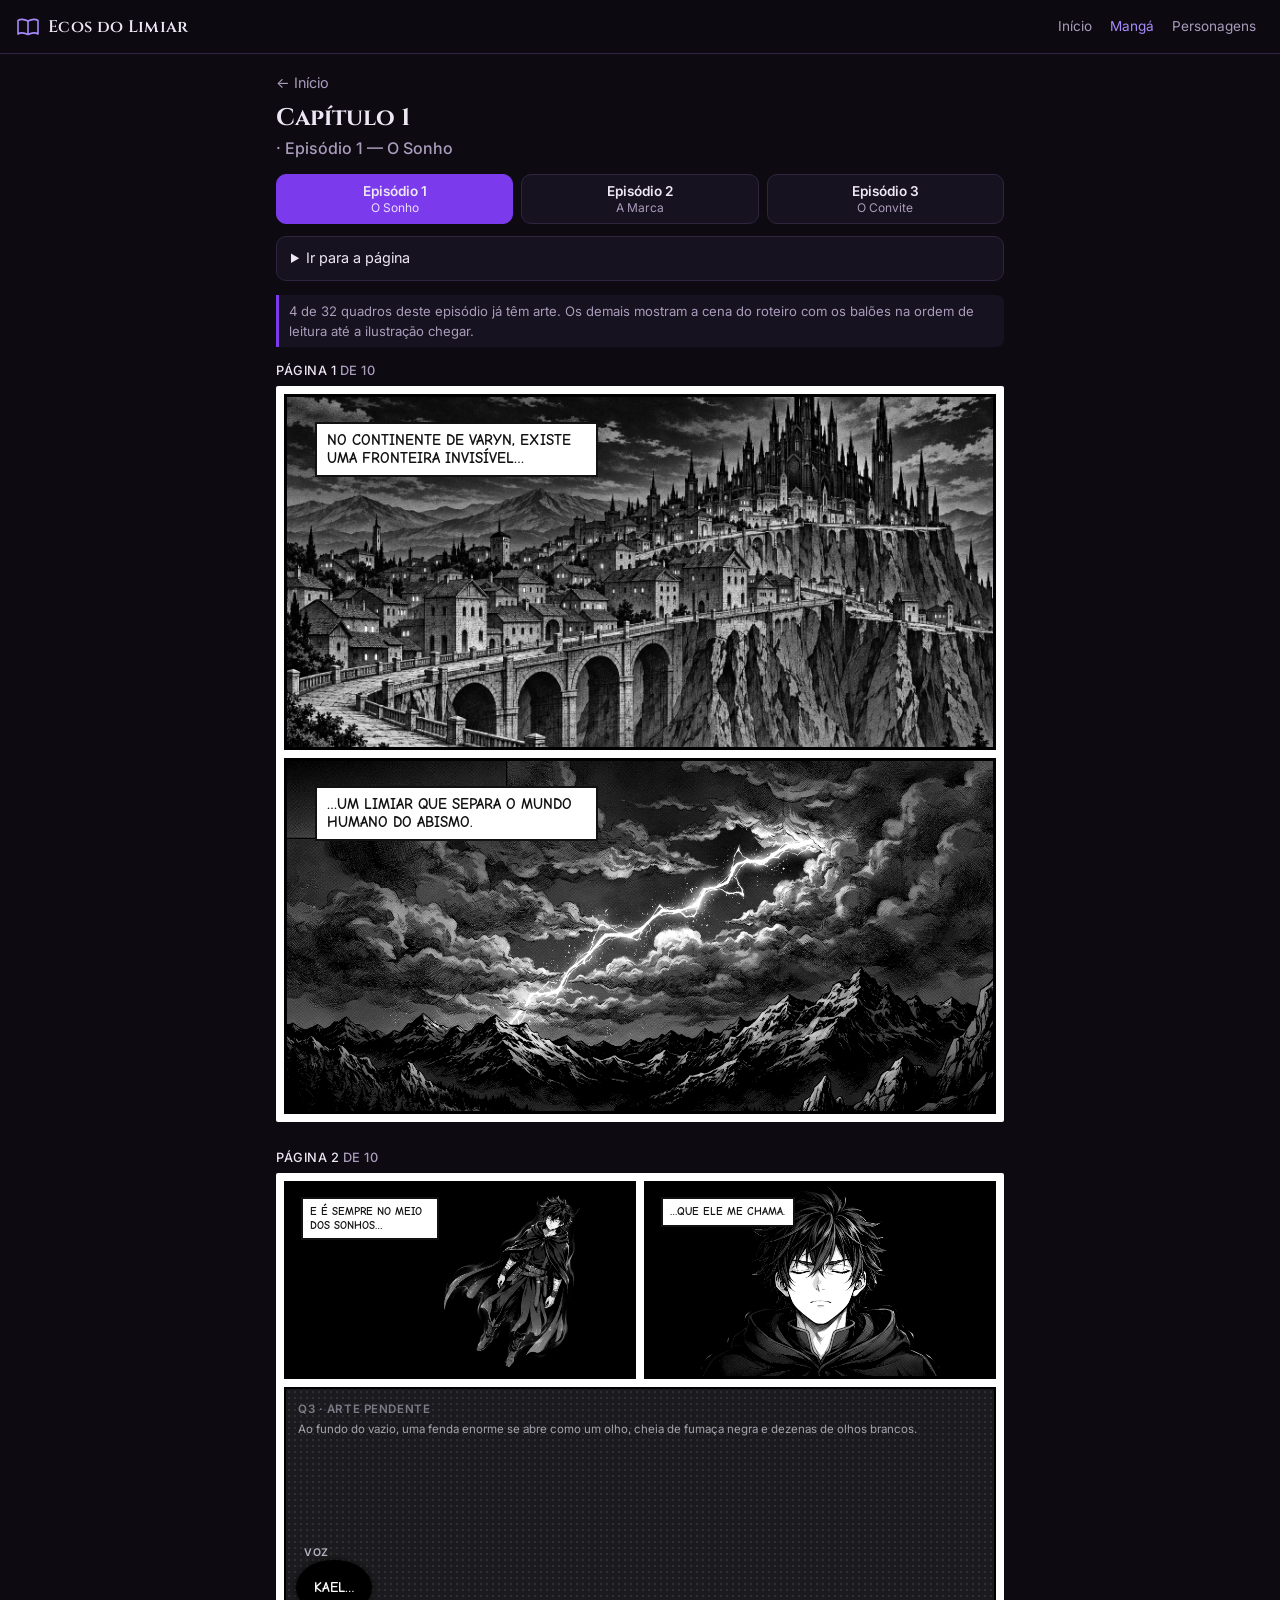
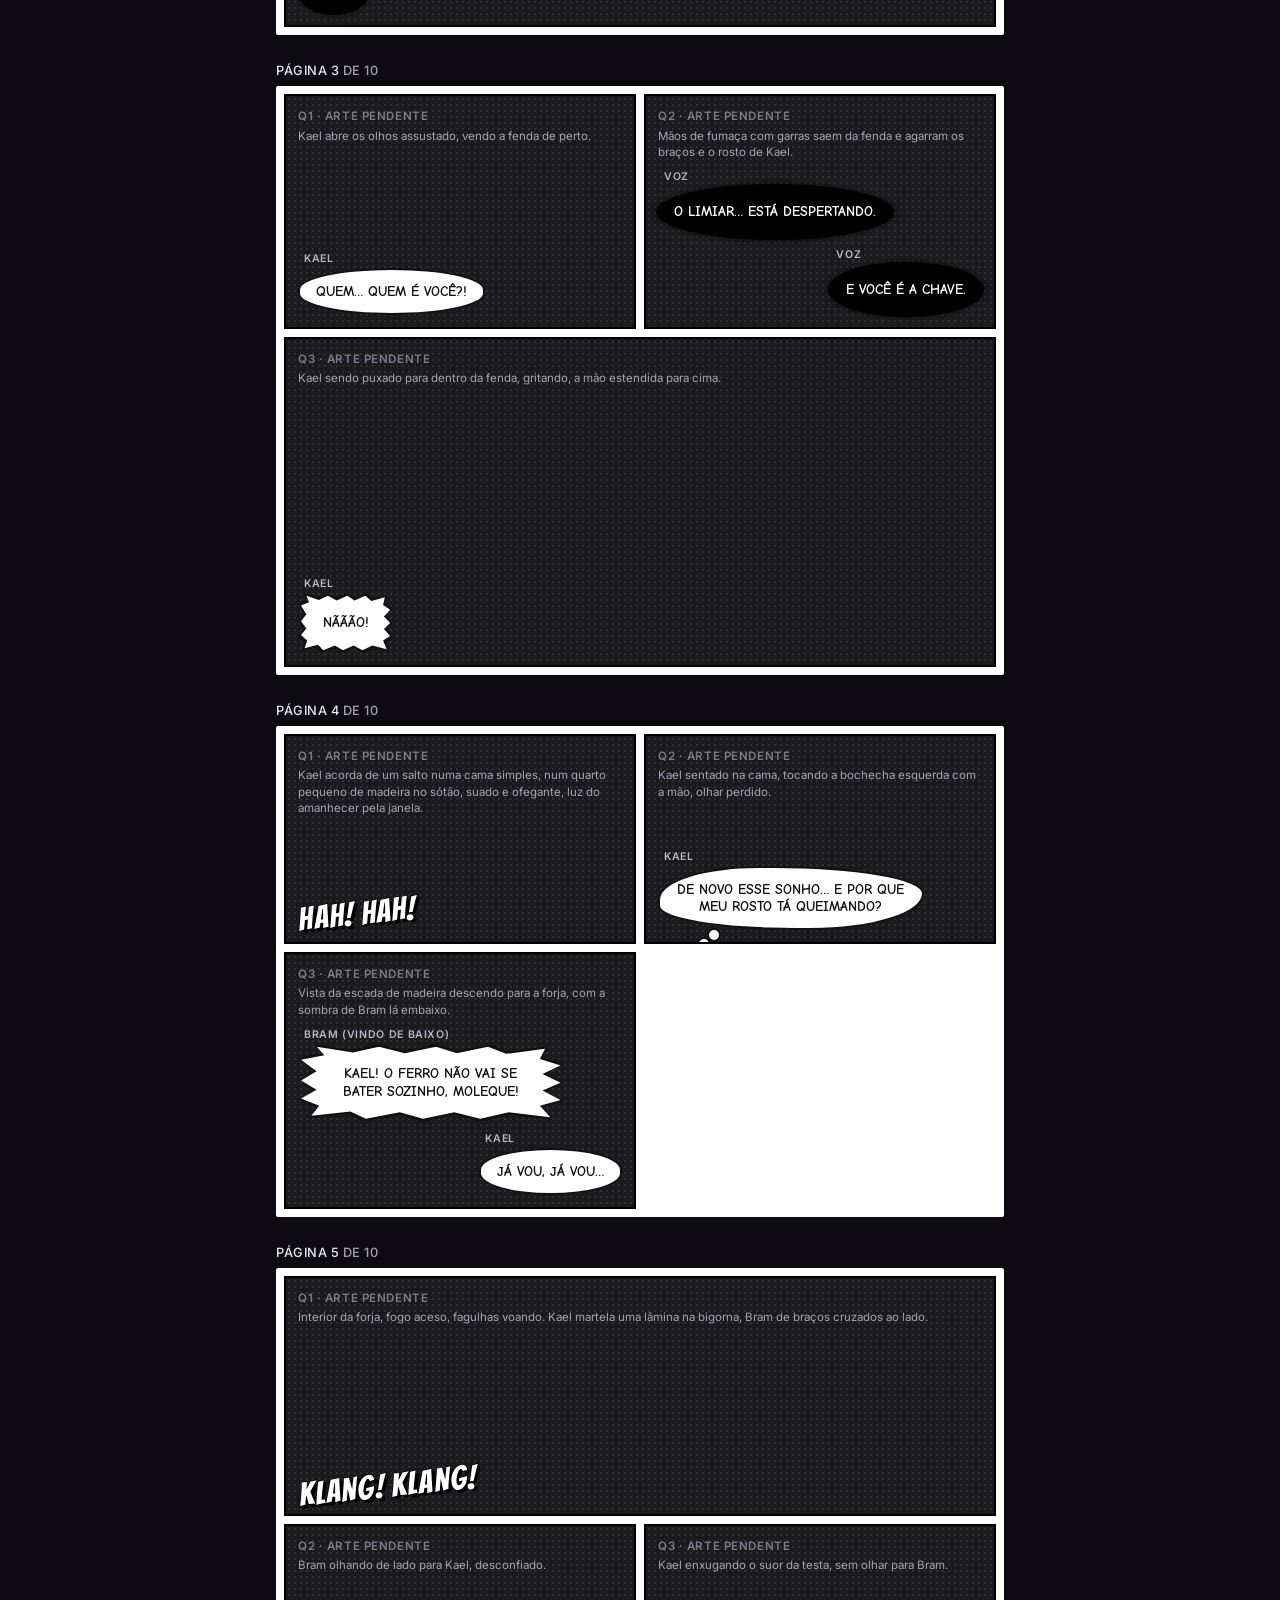
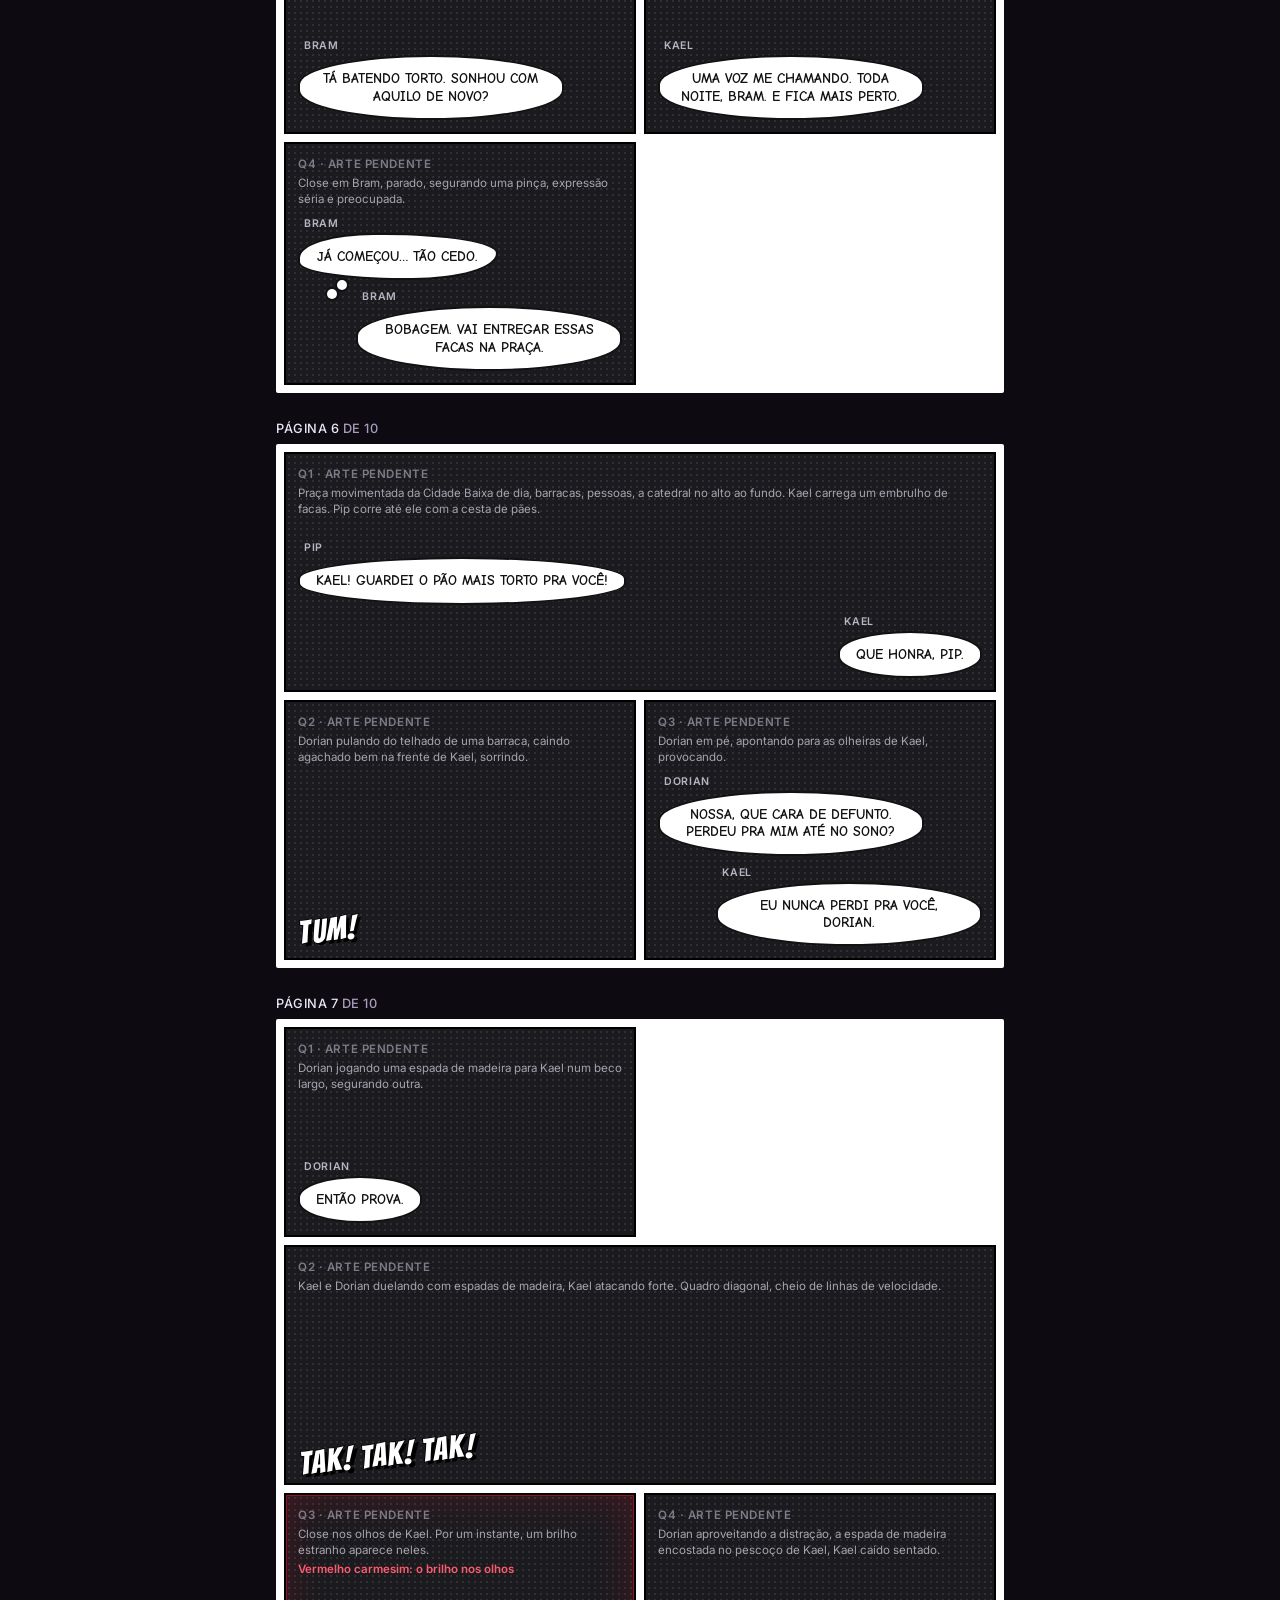
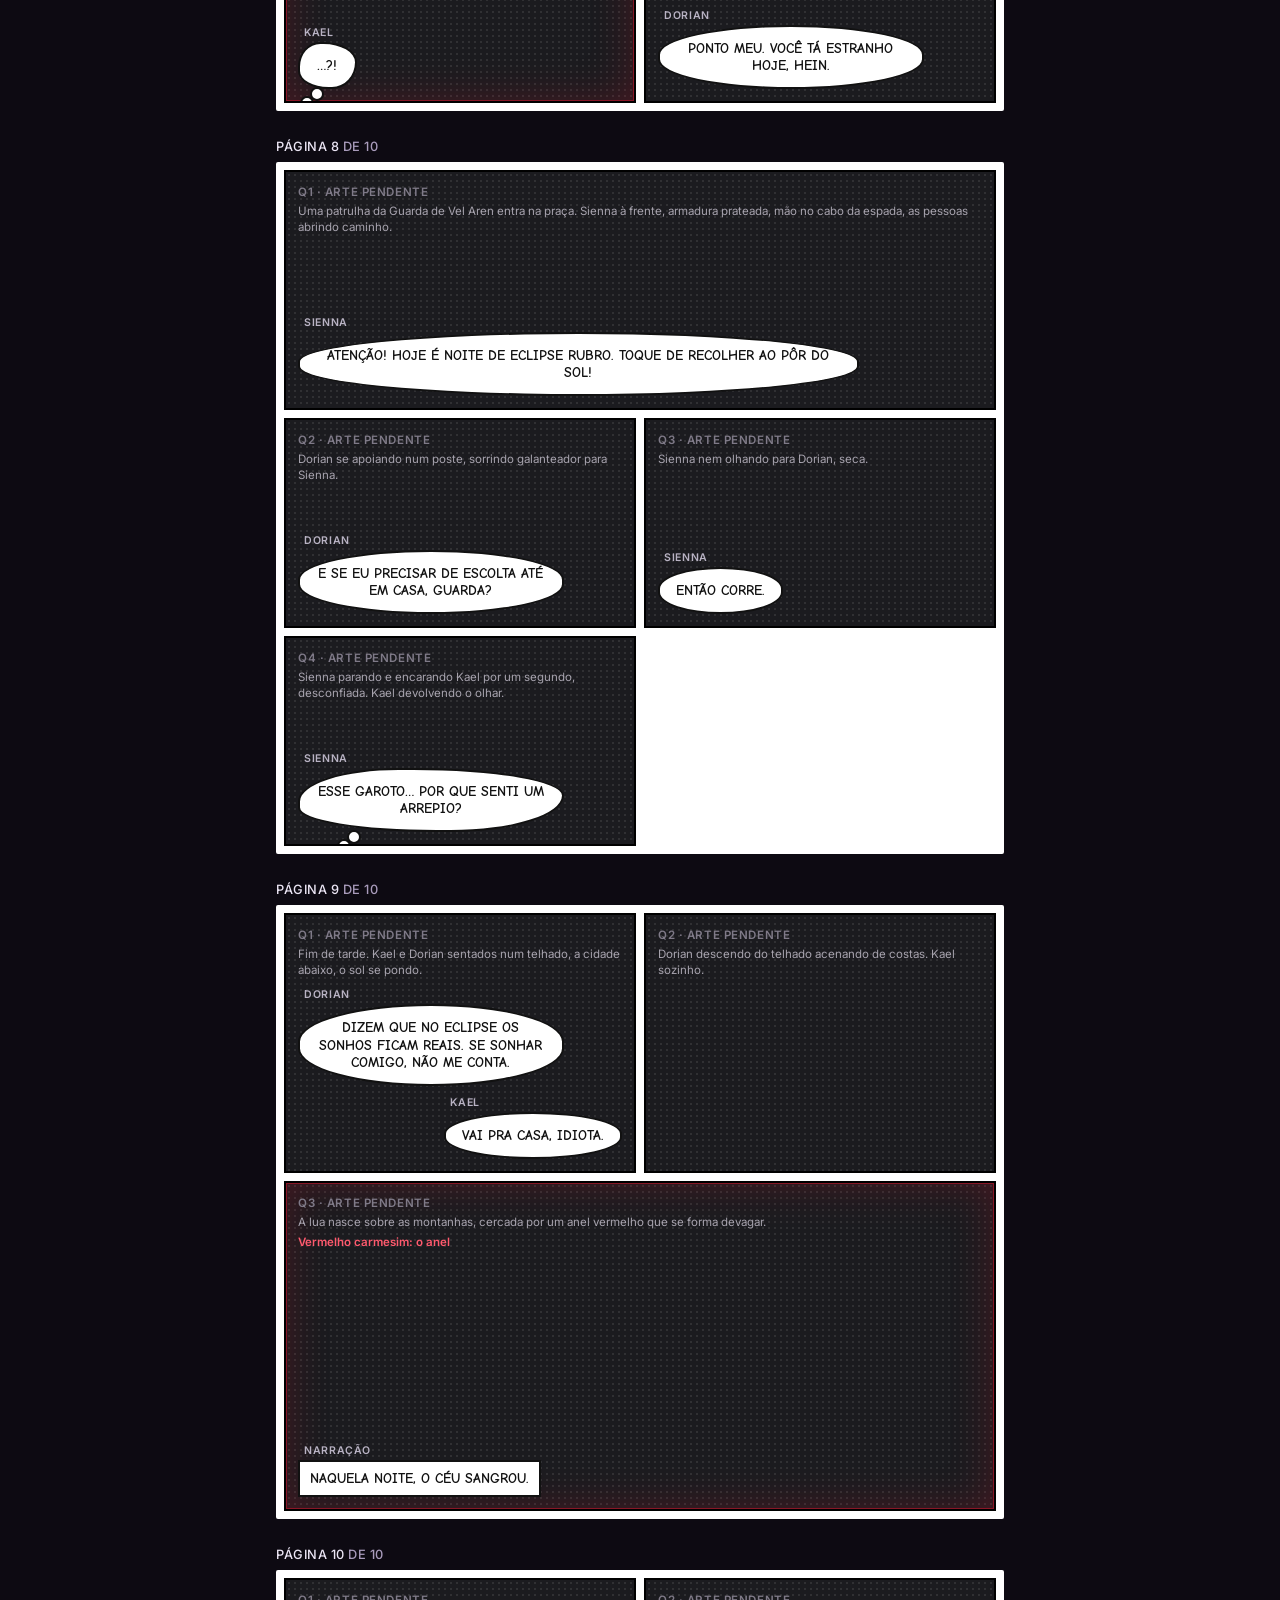
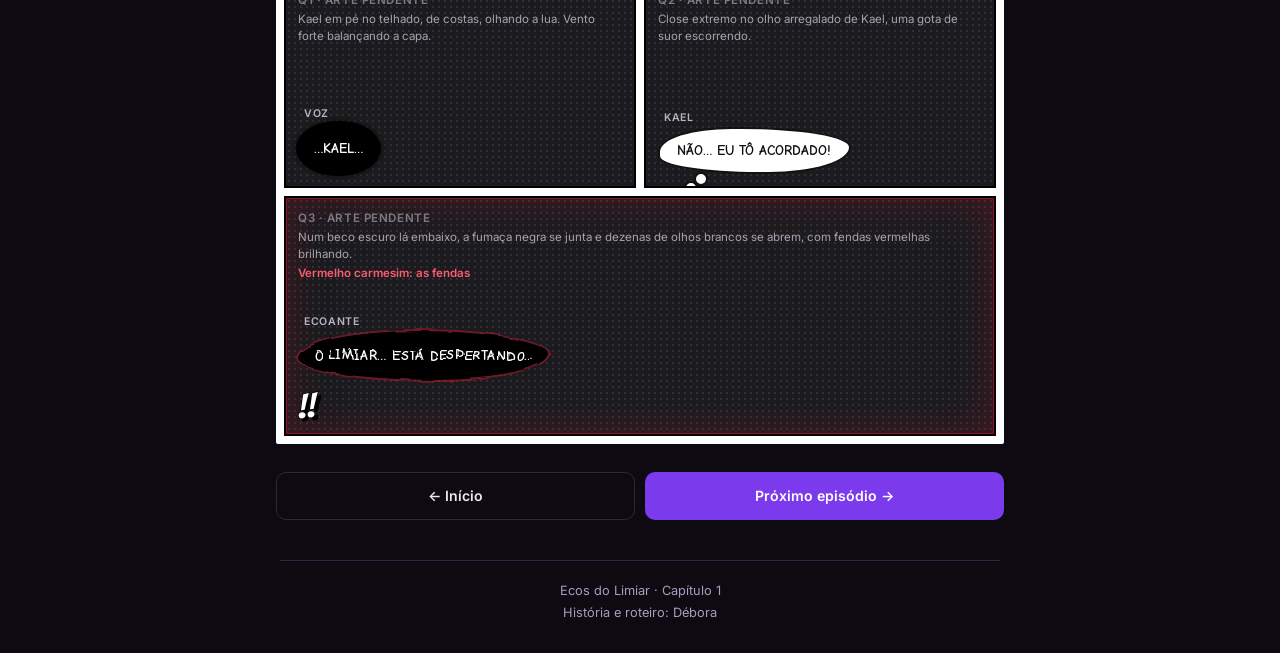
==== commit af2554a2: "Ecos do Limiar: primeiros quadros com arte, gerador de prompts e README Co-Authored-By: Claude Opus " ====
--- a/ecos-do-limiar/ep1.html
+++ b/ecos-do-limiar/ep1.html
@@ -18,8 +18,8 @@
 <h1 class="titulo-pagina">Capítulo 1 <span>· Episódio 1 — O Sonho</span></h1>
 <nav class="abas" aria-label="Episódios"><a href="ep1.html" class="aba" aria-current="page"><strong>Episódio 1</strong><small>O Sonho</small></a><a href="ep2.html" class="aba"><strong>Episódio 2</strong><small>A Marca</small></a><a href="ep3.html" class="aba"><strong>Episódio 3</strong><small>O Convite</small></a></nav>
 <details class="salto"><summary>Ir para a página</summary><div><a href="#p01">1</a><a href="#p02">2</a><a href="#p03">3</a><a href="#p04">4</a><a href="#p05">5</a><a href="#p06">6</a><a href="#p07">7</a><a href="#p08">8</a><a href="#p09">9</a><a href="#p10">10</a></div></details>
-<p class="aviso">1 de 32 quadros deste episódio já têm arte. Os demais mostram a cena do roteiro com os balões na ordem de leitura até a ilustração chegar.</p>
-<section class="pagina" id="p01" aria-label="Página 1"><h2 class="pg-rotulo"><span>Página 1</span> de 10</h2><div class="quadros"><div class="quadro largo com-arte"><img src="artes/quadros/ep1-p01-q1.jpg" alt="Vista panorâmica de Vel Aren à noite, cidade-fortaleza gótica no alto de um penhasco, catedral negra com torres pontiagudas, casas amontoadas descendo a encosta, montanhas ao fundo, céu carregado de nuvens." loading="lazy" style="object-position:center"><div class="balao-camada"><p class="fala canto-0 t-narr"><span class="quem">Narração</span><span class="texto">No continente de Varyn, existe uma fronteira invisível…</span></p></div></div><div class="quadro largo pendente"><div class="cena"><span class="q-num">Q2 · arte pendente</span><span class="q-desc">O céu sobre as montanhas, com uma linha fina e tremulante atravessando as nuvens, como uma rachadura no ar.</span></div><div class="falas"><p class="fala t-narr"><span class="quem">Narração</span><span class="texto">…um Limiar que separa o mundo humano do Abismo.</span></p></div></div></div></section><section class="pagina" id="p02" aria-label="Página 2"><h2 class="pg-rotulo"><span>Página 2</span> de 10</h2><div class="quadros"><div class="quadro normal pendente"><div class="cena"><span class="q-num">Q1 · arte pendente</span><span class="q-desc">Kael flutuando de olhos fechados num vazio totalmente negro, cabelo e capa ondulando como se estivesse debaixo d&#x27;água.</span></div><div class="falas"><p class="fala t-narr"><span class="quem">Narração</span><span class="texto">E é sempre no meio dos sonhos…</span></p></div></div><div class="quadro normal pendente"><div class="cena"><span class="q-num">Q2 · arte pendente</span><span class="q-desc">Close no rosto de Kael, sobrancelhas franzidas, ainda de olhos fechados.</span></div><div class="falas"><p class="fala t-narr"><span class="quem">Narração</span><span class="texto">…que ele me chama.</span></p></div></div><div class="quadro largo pendente"><div class="cena"><span class="q-num">Q3 · arte pendente</span><span class="q-desc">Ao fundo do vazio, uma fenda enorme se abre como um olho, cheia de fumaça negra e dezenas de olhos brancos.</span></div><div class="falas"><p class="fala t-voz"><span class="quem">Voz</span><span class="texto">Kael…</span></p></div></div></div></section><section class="pagina" id="p03" aria-label="Página 3"><h2 class="pg-rotulo"><span>Página 3</span> de 10</h2><div class="quadros"><div class="quadro normal pendente"><div class="cena"><span class="q-num">Q1 · arte pendente</span><span class="q-desc">Kael abre os olhos assustado, vendo a fenda de perto.</span></div><div class="falas"><p class="fala t-fala"><span class="quem">Kael</span><span class="texto">Quem… quem é você?!</span></p></div></div><div class="quadro normal pendente"><div class="cena"><span class="q-num">Q2 · arte pendente</span><span class="q-desc">Mãos de fumaça com garras saem da fenda e agarram os braços e o rosto de Kael.</span></div><div class="falas"><p class="fala t-voz"><span class="quem">Voz</span><span class="texto">O Limiar… está despertando.</span></p><p class="fala t-voz direita"><span class="quem">Voz</span><span class="texto">E você é a Chave.</span></p></div></div><div class="quadro grande pendente"><div class="cena"><span class="q-num">Q3 · arte pendente</span><span class="q-desc">Kael sendo puxado para dentro da fenda, gritando, a mão estendida para cima.</span></div><div class="falas"><p class="fala t-grito"><span class="quem">Kael</span><span class="grito-borda"><span class="grito-miolo">NÃÃÃO!</span></span></p></div></div></div></section><section class="pagina" id="p04" aria-label="Página 4"><h2 class="pg-rotulo"><span>Página 4</span> de 10</h2><div class="quadros"><div class="quadro normal pendente"><div class="cena"><span class="q-num">Q1 · arte pendente</span><span class="q-desc">Kael acorda de um salto numa cama simples, num quarto pequeno de madeira no sótão, suado e ofegante, luz do amanhecer pela janela.</span></div><div class="falas"><p class="fala t-sfx"><span class="texto">HAH! HAH!</span></p></div></div><div class="quadro normal pendente"><div class="cena"><span class="q-num">Q2 · arte pendente</span><span class="q-desc">Kael sentado na cama, tocando a bochecha esquerda com a mão, olhar perdido.</span></div><div class="falas"><p class="fala t-pens"><span class="quem">Kael</span><span class="texto">De novo esse sonho… e por que meu rosto tá queimando?</span></p></div></div><div class="quadro normal pendente"><div class="cena"><span class="q-num">Q3 · arte pendente</span><span class="q-desc">Vista da escada de madeira descendo para a forja, com a sombra de Bram lá embaixo.</span></div><div class="falas"><p class="fala t-grito"><span class="quem">Bram (vindo de baixo)</span><span class="grito-borda"><span class="grito-miolo">KAEL! O ferro não vai se bater sozinho, moleque!</span></span></p><p class="fala t-fala direita"><span class="quem">Kael</span><span class="texto">Já vou, já vou…</span></p></div></div></div></section><section class="pagina" id="p05" aria-label="Página 5"><h2 class="pg-rotulo"><span>Página 5</span> de 10</h2><div class="quadros"><div class="quadro largo pendente"><div class="cena"><span class="q-num">Q1 · arte pendente</span><span class="q-desc">Interior da forja, fogo aceso, fagulhas voando. Kael martela uma lâmina na bigorna, Bram de braços cruzados ao lado.</span></div><div class="falas"><p class="fala t-sfx"><span class="texto">KLANG! KLANG!</span></p></div></div><div class="quadro normal pendente"><div class="cena"><span class="q-num">Q2 · arte pendente</span><span class="q-desc">Bram olhando de lado para Kael, desconfiado.</span></div><div class="falas"><p class="fala t-fala"><span class="quem">Bram</span><span class="texto">Tá batendo torto. Sonhou com aquilo de novo?</span></p></div></div><div class="quadro normal pendente"><div class="cena"><span class="q-num">Q3 · arte pendente</span><span class="q-desc">Kael enxugando o suor da testa, sem olhar para Bram.</span></div><div class="falas"><p class="fala t-fala"><span class="quem">Kael</span><span class="texto">Uma voz me chamando. Toda noite, Bram. E fica mais perto.</span></p></div></div><div class="quadro normal pendente"><div class="cena"><span class="q-num">Q4 · arte pendente</span><span class="q-desc">Close em Bram, parado, segurando uma pinça, expressão séria e preocupada.</span></div><div class="falas"><p class="fala t-pens"><span class="quem">Bram</span><span class="texto">Já começou… tão cedo.</span></p><p class="fala t-fala direita"><span class="quem">Bram</span><span class="texto">Bobagem. Vai entregar essas facas na praça.</span></p></div></div></div></section><section class="pagina" id="p06" aria-label="Página 6"><h2 class="pg-rotulo"><span>Página 6</span> de 10</h2><div class="quadros"><div class="quadro largo pendente"><div class="cena"><span class="q-num">Q1 · arte pendente</span><span class="q-desc">Praça movimentada da Cidade Baixa de dia, barracas, pessoas, a catedral no alto ao fundo. Kael carrega um embrulho de facas. Pip corre até ele com a cesta de pães.</span></div><div class="falas"><p class="fala t-fala"><span class="quem">Pip</span><span class="texto">Kael! Guardei o pão mais torto pra você!</span></p><p class="fala t-fala direita"><span class="quem">Kael</span><span class="texto">Que honra, Pip.</span></p></div></div><div class="quadro normal pendente"><div class="cena"><span class="q-num">Q2 · arte pendente</span><span class="q-desc">Dorian pulando do telhado de uma barraca, caindo agachado bem na frente de Kael, sorrindo.</span></div><div class="falas"><p class="fala t-sfx"><span class="texto">TUM!</span></p></div></div><div class="quadro normal pendente"><div class="cena"><span class="q-num">Q3 · arte pendente</span><span class="q-desc">Dorian em pé, apontando para as olheiras de Kael, provocando.</span></div><div class="falas"><p class="fala t-fala"><span class="quem">Dorian</span><span class="texto">Nossa, que cara de defunto. Perdeu pra mim até no sono?</span></p><p class="fala t-fala direita"><span class="quem">Kael</span><span class="texto">Eu nunca perdi pra você, Dorian.</span></p></div></div></div></section><section class="pagina" id="p07" aria-label="Página 7"><h2 class="pg-rotulo"><span>Página 7</span> de 10</h2><div class="quadros"><div class="quadro normal pendente"><div class="cena"><span class="q-num">Q1 · arte pendente</span><span class="q-desc">Dorian jogando uma espada de madeira para Kael num beco largo, segurando outra.</span></div><div class="falas"><p class="fala t-fala"><span class="quem">Dorian</span><span class="texto">Então prova.</span></p></div></div><div class="quadro largo pendente"><div class="cena"><span class="q-num">Q2 · arte pendente</span><span class="q-desc">Kael e Dorian duelando com espadas de madeira, Kael atacando forte. Quadro diagonal, cheio de linhas de velocidade.</span></div><div class="falas"><p class="fala t-sfx"><span class="texto">TAK! TAK! TAK!</span></p></div></div><div class="quadro normal vermelho pendente"><div class="cena"><span class="q-num">Q3 · arte pendente</span><span class="q-desc">Close nos olhos de Kael. Por um instante, um brilho estranho aparece neles.</span><span class="nota-cor">Vermelho carmesim: o brilho nos olhos</span></div><div class="falas"><p class="fala t-pens"><span class="quem">Kael</span><span class="texto">…?!</span></p></div></div><div class="quadro normal pendente"><div class="cena"><span class="q-num">Q4 · arte pendente</span><span class="q-desc">Dorian aproveitando a distração, a espada de madeira encostada no pescoço de Kael, Kael caído sentado.</span></div><div class="falas"><p class="fala t-fala"><span class="quem">Dorian</span><span class="texto">Ponto meu. Você tá estranho hoje, hein.</span></p></div></div></div></section><section class="pagina" id="p08" aria-label="Página 8"><h2 class="pg-rotulo"><span>Página 8</span> de 10</h2><div class="quadros"><div class="quadro largo pendente"><div class="cena"><span class="q-num">Q1 · arte pendente</span><span class="q-desc">Uma patrulha da Guarda de Vel Aren entra na praça. Sienna à frente, armadura prateada, mão no cabo da espada, as pessoas abrindo caminho.</span></div><div class="falas"><p class="fala t-fala"><span class="quem">Sienna</span><span class="texto">Atenção! Hoje é noite de Eclipse Rubro. Toque de recolher ao pôr do sol!</span></p></div></div><div class="quadro normal pendente"><div class="cena"><span class="q-num">Q2 · arte pendente</span><span class="q-desc">Dorian se apoiando num poste, sorrindo galanteador para Sienna.</span></div><div class="falas"><p class="fala t-fala"><span class="quem">Dorian</span><span class="texto">E se eu precisar de escolta até em casa, guarda?</span></p></div></div><div class="quadro normal pendente"><div class="cena"><span class="q-num">Q3 · arte pendente</span><span class="q-desc">Sienna nem olhando para Dorian, seca.</span></div><div class="falas"><p class="fala t-fala"><span class="quem">Sienna</span><span class="texto">Então corre.</span></p></div></div><div class="quadro normal pendente"><div class="cena"><span class="q-num">Q4 · arte pendente</span><span class="q-desc">Sienna parando e encarando Kael por um segundo, desconfiada. Kael devolvendo o olhar.</span></div><div class="falas"><p class="fala t-pens"><span class="quem">Sienna</span><span class="texto">Esse garoto… por que senti um arrepio?</span></p></div></div></div></section><section class="pagina" id="p09" aria-label="Página 9"><h2 class="pg-rotulo"><span>Página 9</span> de 10</h2><div class="quadros"><div class="quadro normal pendente"><div class="cena"><span class="q-num">Q1 · arte pendente</span><span class="q-desc">Fim de tarde. Kael e Dorian sentados num telhado, a cidade abaixo, o sol se pondo.</span></div><div class="falas"><p class="fala t-fala"><span class="quem">Dorian</span><span class="texto">Dizem que no Eclipse os sonhos ficam reais. Se sonhar comigo, não me conta.</span></p><p class="fala t-fala direita"><span class="quem">Kael</span><span class="texto">Vai pra casa, idiota.</span></p></div></div><div class="quadro normal pendente"><div class="cena"><span class="q-num">Q2 · arte pendente</span><span class="q-desc">Dorian descendo do telhado acenando de costas. Kael sozinho.</span></div><div class="falas"></div></div><div class="quadro grande vermelho pendente"><div class="cena"><span class="q-num">Q3 · arte pendente</span><span class="q-desc">A lua nasce sobre as montanhas, cercada por um anel vermelho que se forma devagar.</span><span class="nota-cor">Vermelho carmesim: o anel</span></div><div class="falas"><p class="fala t-narr"><span class="quem">Narração</span><span class="texto">Naquela noite, o céu sangrou.</span></p></div></div></div></section><section class="pagina" id="p10" aria-label="Página 10"><h2 class="pg-rotulo"><span>Página 10</span> de 10</h2><div class="quadros"><div class="quadro normal pendente"><div class="cena"><span class="q-num">Q1 · arte pendente</span><span class="q-desc">Kael em pé no telhado, de costas, olhando a lua. Vento forte balançando a capa.</span></div><div class="falas"><p class="fala t-voz"><span class="quem">Voz</span><span class="texto">…Kael…</span></p></div></div><div class="quadro normal pendente"><div class="cena"><span class="q-num">Q2 · arte pendente</span><span class="q-desc">Close extremo no olho arregalado de Kael, uma gota de suor escorrendo.</span></div><div class="falas"><p class="fala t-pens"><span class="quem">Kael</span><span class="texto">Não… eu tô acordado!</span></p></div></div><div class="quadro largo vermelho pendente"><div class="cena"><span class="q-num">Q3 · arte pendente</span><span class="q-desc">Num beco escuro lá embaixo, a fumaça negra se junta e dezenas de olhos brancos se abrem, com fendas vermelhas brilhando.</span><span class="nota-cor">Vermelho carmesim: as fendas</span></div><div class="falas"><p class="fala t-tremido"><span class="quem">Ecoante</span><span class="texto">O Limiar… está despertando…</span></p><p class="fala t-sfx"><span class="texto">!!</span></p></div></div></div></section>
+<p class="aviso">4 de 32 quadros deste episódio já têm arte. Os demais mostram a cena do roteiro com os balões na ordem de leitura até a ilustração chegar.</p>
+<section class="pagina" id="p01" aria-label="Página 1"><h2 class="pg-rotulo"><span>Página 1</span> de 10</h2><div class="quadros"><div class="quadro largo com-arte"><img src="artes/quadros/ep1-p01-q1.jpg" alt="Vista panorâmica de Vel Aren à noite, cidade-fortaleza gótica no alto de um penhasco, catedral negra com torres pontiagudas, casas amontoadas descendo a encosta, montanhas ao fundo, céu carregado de nuvens." loading="lazy" style="object-position:center"><div class="balao-camada"><p class="fala canto-0 t-narr"><span class="quem">Narração</span><span class="texto">No continente de Varyn, existe uma fronteira invisível…</span></p></div></div><div class="quadro largo com-arte"><img src="artes/quadros/ep1-p01-q2.jpg" alt="O céu sobre as montanhas, com uma linha fina e tremulante atravessando as nuvens, como uma rachadura no ar." loading="lazy" style="object-position:center"><div class="balao-camada"><p class="fala canto-0 t-narr"><span class="quem">Narração</span><span class="texto">…um Limiar que separa o mundo humano do Abismo.</span></p></div></div></div></section><section class="pagina" id="p02" aria-label="Página 2"><h2 class="pg-rotulo"><span>Página 2</span> de 10</h2><div class="quadros"><div class="quadro normal com-arte"><img src="artes/quadros/ep1-p02-q1.jpg" alt="Kael flutuando de olhos fechados num vazio totalmente negro, cabelo e capa ondulando como se estivesse debaixo d&#x27;água." loading="lazy" style="object-position:center"><div class="balao-camada"><p class="fala canto-0 t-narr"><span class="quem">Narração</span><span class="texto">E é sempre no meio dos sonhos…</span></p></div></div><div class="quadro normal com-arte"><img src="artes/quadros/ep1-p02-q2.jpg" alt="Close no rosto de Kael, sobrancelhas franzidas, ainda de olhos fechados." loading="lazy" style="object-position:center"><div class="balao-camada"><p class="fala canto-0 t-narr"><span class="quem">Narração</span><span class="texto">…que ele me chama.</span></p></div></div><div class="quadro largo pendente"><div class="cena"><span class="q-num">Q3 · arte pendente</span><span class="q-desc">Ao fundo do vazio, uma fenda enorme se abre como um olho, cheia de fumaça negra e dezenas de olhos brancos.</span></div><div class="falas"><p class="fala t-voz"><span class="quem">Voz</span><span class="texto">Kael…</span></p></div></div></div></section><section class="pagina" id="p03" aria-label="Página 3"><h2 class="pg-rotulo"><span>Página 3</span> de 10</h2><div class="quadros"><div class="quadro normal pendente"><div class="cena"><span class="q-num">Q1 · arte pendente</span><span class="q-desc">Kael abre os olhos assustado, vendo a fenda de perto.</span></div><div class="falas"><p class="fala t-fala"><span class="quem">Kael</span><span class="texto">Quem… quem é você?!</span></p></div></div><div class="quadro normal pendente"><div class="cena"><span class="q-num">Q2 · arte pendente</span><span class="q-desc">Mãos de fumaça com garras saem da fenda e agarram os braços e o rosto de Kael.</span></div><div class="falas"><p class="fala t-voz"><span class="quem">Voz</span><span class="texto">O Limiar… está despertando.</span></p><p class="fala t-voz direita"><span class="quem">Voz</span><span class="texto">E você é a Chave.</span></p></div></div><div class="quadro grande pendente"><div class="cena"><span class="q-num">Q3 · arte pendente</span><span class="q-desc">Kael sendo puxado para dentro da fenda, gritando, a mão estendida para cima.</span></div><div class="falas"><p class="fala t-grito"><span class="quem">Kael</span><span class="grito-borda"><span class="grito-miolo">NÃÃÃO!</span></span></p></div></div></div></section><section class="pagina" id="p04" aria-label="Página 4"><h2 class="pg-rotulo"><span>Página 4</span> de 10</h2><div class="quadros"><div class="quadro normal pendente"><div class="cena"><span class="q-num">Q1 · arte pendente</span><span class="q-desc">Kael acorda de um salto numa cama simples, num quarto pequeno de madeira no sótão, suado e ofegante, luz do amanhecer pela janela.</span></div><div class="falas"><p class="fala t-sfx"><span class="texto">HAH! HAH!</span></p></div></div><div class="quadro normal pendente"><div class="cena"><span class="q-num">Q2 · arte pendente</span><span class="q-desc">Kael sentado na cama, tocando a bochecha esquerda com a mão, olhar perdido.</span></div><div class="falas"><p class="fala t-pens"><span class="quem">Kael</span><span class="texto">De novo esse sonho… e por que meu rosto tá queimando?</span></p></div></div><div class="quadro normal pendente"><div class="cena"><span class="q-num">Q3 · arte pendente</span><span class="q-desc">Vista da escada de madeira descendo para a forja, com a sombra de Bram lá embaixo.</span></div><div class="falas"><p class="fala t-grito"><span class="quem">Bram (vindo de baixo)</span><span class="grito-borda"><span class="grito-miolo">KAEL! O ferro não vai se bater sozinho, moleque!</span></span></p><p class="fala t-fala direita"><span class="quem">Kael</span><span class="texto">Já vou, já vou…</span></p></div></div></div></section><section class="pagina" id="p05" aria-label="Página 5"><h2 class="pg-rotulo"><span>Página 5</span> de 10</h2><div class="quadros"><div class="quadro largo pendente"><div class="cena"><span class="q-num">Q1 · arte pendente</span><span class="q-desc">Interior da forja, fogo aceso, fagulhas voando. Kael martela uma lâmina na bigorna, Bram de braços cruzados ao lado.</span></div><div class="falas"><p class="fala t-sfx"><span class="texto">KLANG! KLANG!</span></p></div></div><div class="quadro normal pendente"><div class="cena"><span class="q-num">Q2 · arte pendente</span><span class="q-desc">Bram olhando de lado para Kael, desconfiado.</span></div><div class="falas"><p class="fala t-fala"><span class="quem">Bram</span><span class="texto">Tá batendo torto. Sonhou com aquilo de novo?</span></p></div></div><div class="quadro normal pendente"><div class="cena"><span class="q-num">Q3 · arte pendente</span><span class="q-desc">Kael enxugando o suor da testa, sem olhar para Bram.</span></div><div class="falas"><p class="fala t-fala"><span class="quem">Kael</span><span class="texto">Uma voz me chamando. Toda noite, Bram. E fica mais perto.</span></p></div></div><div class="quadro normal pendente"><div class="cena"><span class="q-num">Q4 · arte pendente</span><span class="q-desc">Close em Bram, parado, segurando uma pinça, expressão séria e preocupada.</span></div><div class="falas"><p class="fala t-pens"><span class="quem">Bram</span><span class="texto">Já começou… tão cedo.</span></p><p class="fala t-fala direita"><span class="quem">Bram</span><span class="texto">Bobagem. Vai entregar essas facas na praça.</span></p></div></div></div></section><section class="pagina" id="p06" aria-label="Página 6"><h2 class="pg-rotulo"><span>Página 6</span> de 10</h2><div class="quadros"><div class="quadro largo pendente"><div class="cena"><span class="q-num">Q1 · arte pendente</span><span class="q-desc">Praça movimentada da Cidade Baixa de dia, barracas, pessoas, a catedral no alto ao fundo. Kael carrega um embrulho de facas. Pip corre até ele com a cesta de pães.</span></div><div class="falas"><p class="fala t-fala"><span class="quem">Pip</span><span class="texto">Kael! Guardei o pão mais torto pra você!</span></p><p class="fala t-fala direita"><span class="quem">Kael</span><span class="texto">Que honra, Pip.</span></p></div></div><div class="quadro normal pendente"><div class="cena"><span class="q-num">Q2 · arte pendente</span><span class="q-desc">Dorian pulando do telhado de uma barraca, caindo agachado bem na frente de Kael, sorrindo.</span></div><div class="falas"><p class="fala t-sfx"><span class="texto">TUM!</span></p></div></div><div class="quadro normal pendente"><div class="cena"><span class="q-num">Q3 · arte pendente</span><span class="q-desc">Dorian em pé, apontando para as olheiras de Kael, provocando.</span></div><div class="falas"><p class="fala t-fala"><span class="quem">Dorian</span><span class="texto">Nossa, que cara de defunto. Perdeu pra mim até no sono?</span></p><p class="fala t-fala direita"><span class="quem">Kael</span><span class="texto">Eu nunca perdi pra você, Dorian.</span></p></div></div></div></section><section class="pagina" id="p07" aria-label="Página 7"><h2 class="pg-rotulo"><span>Página 7</span> de 10</h2><div class="quadros"><div class="quadro normal pendente"><div class="cena"><span class="q-num">Q1 · arte pendente</span><span class="q-desc">Dorian jogando uma espada de madeira para Kael num beco largo, segurando outra.</span></div><div class="falas"><p class="fala t-fala"><span class="quem">Dorian</span><span class="texto">Então prova.</span></p></div></div><div class="quadro largo pendente"><div class="cena"><span class="q-num">Q2 · arte pendente</span><span class="q-desc">Kael e Dorian duelando com espadas de madeira, Kael atacando forte. Quadro diagonal, cheio de linhas de velocidade.</span></div><div class="falas"><p class="fala t-sfx"><span class="texto">TAK! TAK! TAK!</span></p></div></div><div class="quadro normal vermelho pendente"><div class="cena"><span class="q-num">Q3 · arte pendente</span><span class="q-desc">Close nos olhos de Kael. Por um instante, um brilho estranho aparece neles.</span><span class="nota-cor">Vermelho carmesim: o brilho nos olhos</span></div><div class="falas"><p class="fala t-pens"><span class="quem">Kael</span><span class="texto">…?!</span></p></div></div><div class="quadro normal pendente"><div class="cena"><span class="q-num">Q4 · arte pendente</span><span class="q-desc">Dorian aproveitando a distração, a espada de madeira encostada no pescoço de Kael, Kael caído sentado.</span></div><div class="falas"><p class="fala t-fala"><span class="quem">Dorian</span><span class="texto">Ponto meu. Você tá estranho hoje, hein.</span></p></div></div></div></section><section class="pagina" id="p08" aria-label="Página 8"><h2 class="pg-rotulo"><span>Página 8</span> de 10</h2><div class="quadros"><div class="quadro largo pendente"><div class="cena"><span class="q-num">Q1 · arte pendente</span><span class="q-desc">Uma patrulha da Guarda de Vel Aren entra na praça. Sienna à frente, armadura prateada, mão no cabo da espada, as pessoas abrindo caminho.</span></div><div class="falas"><p class="fala t-fala"><span class="quem">Sienna</span><span class="texto">Atenção! Hoje é noite de Eclipse Rubro. Toque de recolher ao pôr do sol!</span></p></div></div><div class="quadro normal pendente"><div class="cena"><span class="q-num">Q2 · arte pendente</span><span class="q-desc">Dorian se apoiando num poste, sorrindo galanteador para Sienna.</span></div><div class="falas"><p class="fala t-fala"><span class="quem">Dorian</span><span class="texto">E se eu precisar de escolta até em casa, guarda?</span></p></div></div><div class="quadro normal pendente"><div class="cena"><span class="q-num">Q3 · arte pendente</span><span class="q-desc">Sienna nem olhando para Dorian, seca.</span></div><div class="falas"><p class="fala t-fala"><span class="quem">Sienna</span><span class="texto">Então corre.</span></p></div></div><div class="quadro normal pendente"><div class="cena"><span class="q-num">Q4 · arte pendente</span><span class="q-desc">Sienna parando e encarando Kael por um segundo, desconfiada. Kael devolvendo o olhar.</span></div><div class="falas"><p class="fala t-pens"><span class="quem">Sienna</span><span class="texto">Esse garoto… por que senti um arrepio?</span></p></div></div></div></section><section class="pagina" id="p09" aria-label="Página 9"><h2 class="pg-rotulo"><span>Página 9</span> de 10</h2><div class="quadros"><div class="quadro normal pendente"><div class="cena"><span class="q-num">Q1 · arte pendente</span><span class="q-desc">Fim de tarde. Kael e Dorian sentados num telhado, a cidade abaixo, o sol se pondo.</span></div><div class="falas"><p class="fala t-fala"><span class="quem">Dorian</span><span class="texto">Dizem que no Eclipse os sonhos ficam reais. Se sonhar comigo, não me conta.</span></p><p class="fala t-fala direita"><span class="quem">Kael</span><span class="texto">Vai pra casa, idiota.</span></p></div></div><div class="quadro normal pendente"><div class="cena"><span class="q-num">Q2 · arte pendente</span><span class="q-desc">Dorian descendo do telhado acenando de costas. Kael sozinho.</span></div><div class="falas"></div></div><div class="quadro grande vermelho pendente"><div class="cena"><span class="q-num">Q3 · arte pendente</span><span class="q-desc">A lua nasce sobre as montanhas, cercada por um anel vermelho que se forma devagar.</span><span class="nota-cor">Vermelho carmesim: o anel</span></div><div class="falas"><p class="fala t-narr"><span class="quem">Narração</span><span class="texto">Naquela noite, o céu sangrou.</span></p></div></div></div></section><section class="pagina" id="p10" aria-label="Página 10"><h2 class="pg-rotulo"><span>Página 10</span> de 10</h2><div class="quadros"><div class="quadro normal pendente"><div class="cena"><span class="q-num">Q1 · arte pendente</span><span class="q-desc">Kael em pé no telhado, de costas, olhando a lua. Vento forte balançando a capa.</span></div><div class="falas"><p class="fala t-voz"><span class="quem">Voz</span><span class="texto">…Kael…</span></p></div></div><div class="quadro normal pendente"><div class="cena"><span class="q-num">Q2 · arte pendente</span><span class="q-desc">Close extremo no olho arregalado de Kael, uma gota de suor escorrendo.</span></div><div class="falas"><p class="fala t-pens"><span class="quem">Kael</span><span class="texto">Não… eu tô acordado!</span></p></div></div><div class="quadro largo vermelho pendente"><div class="cena"><span class="q-num">Q3 · arte pendente</span><span class="q-desc">Num beco escuro lá embaixo, a fumaça negra se junta e dezenas de olhos brancos se abrem, com fendas vermelhas brilhando.</span><span class="nota-cor">Vermelho carmesim: as fendas</span></div><div class="falas"><p class="fala t-tremido"><span class="quem">Ecoante</span><span class="texto">O Limiar… está despertando…</span></p><p class="fala t-sfx"><span class="texto">!!</span></p></div></div></div></section>
 <div class="fim-ep"><div class="nav-ep"><a class="botao botao-sec" href="index.html">← Início</a><a class="botao" href="ep2.html">Próximo episódio →</a></div></div>
 </main>
 <footer class="rodape"><p>Ecos do Limiar · Capítulo 1</p><p>História e roteiro: Débora</p></footer>
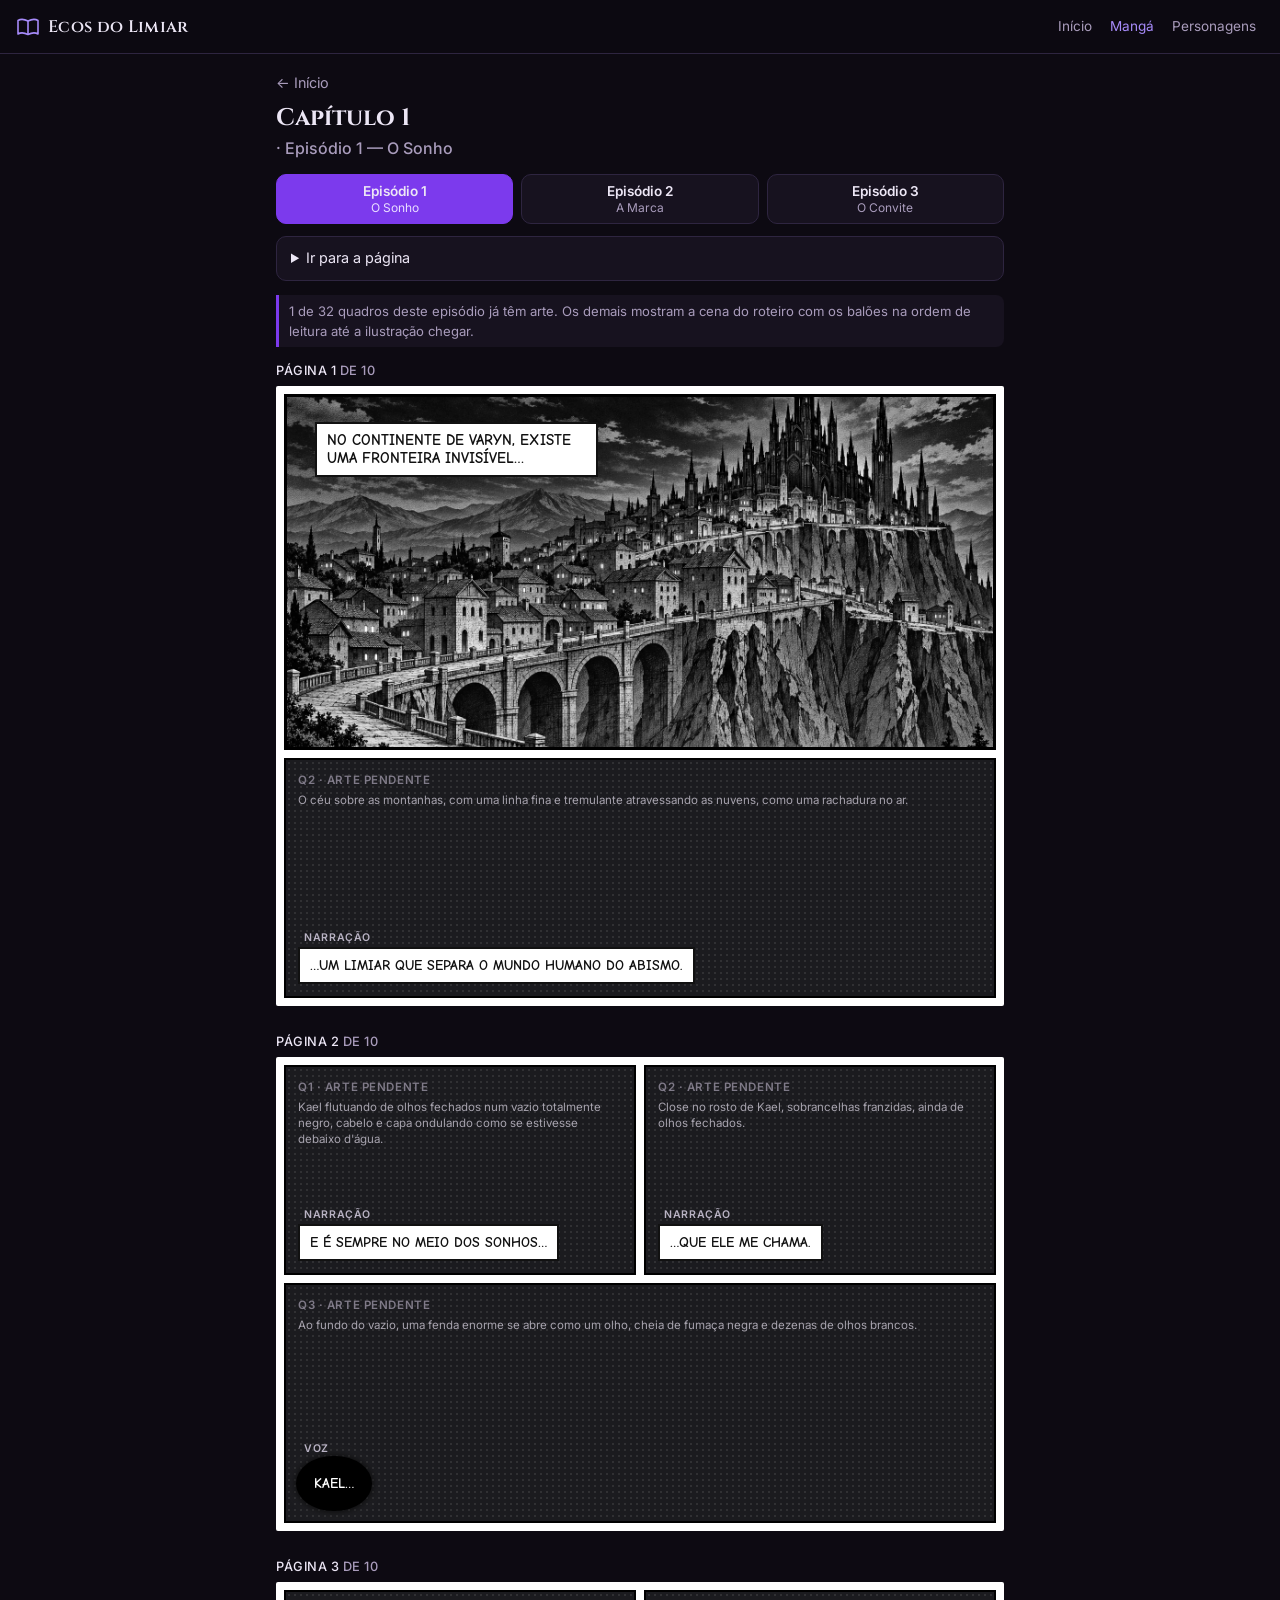
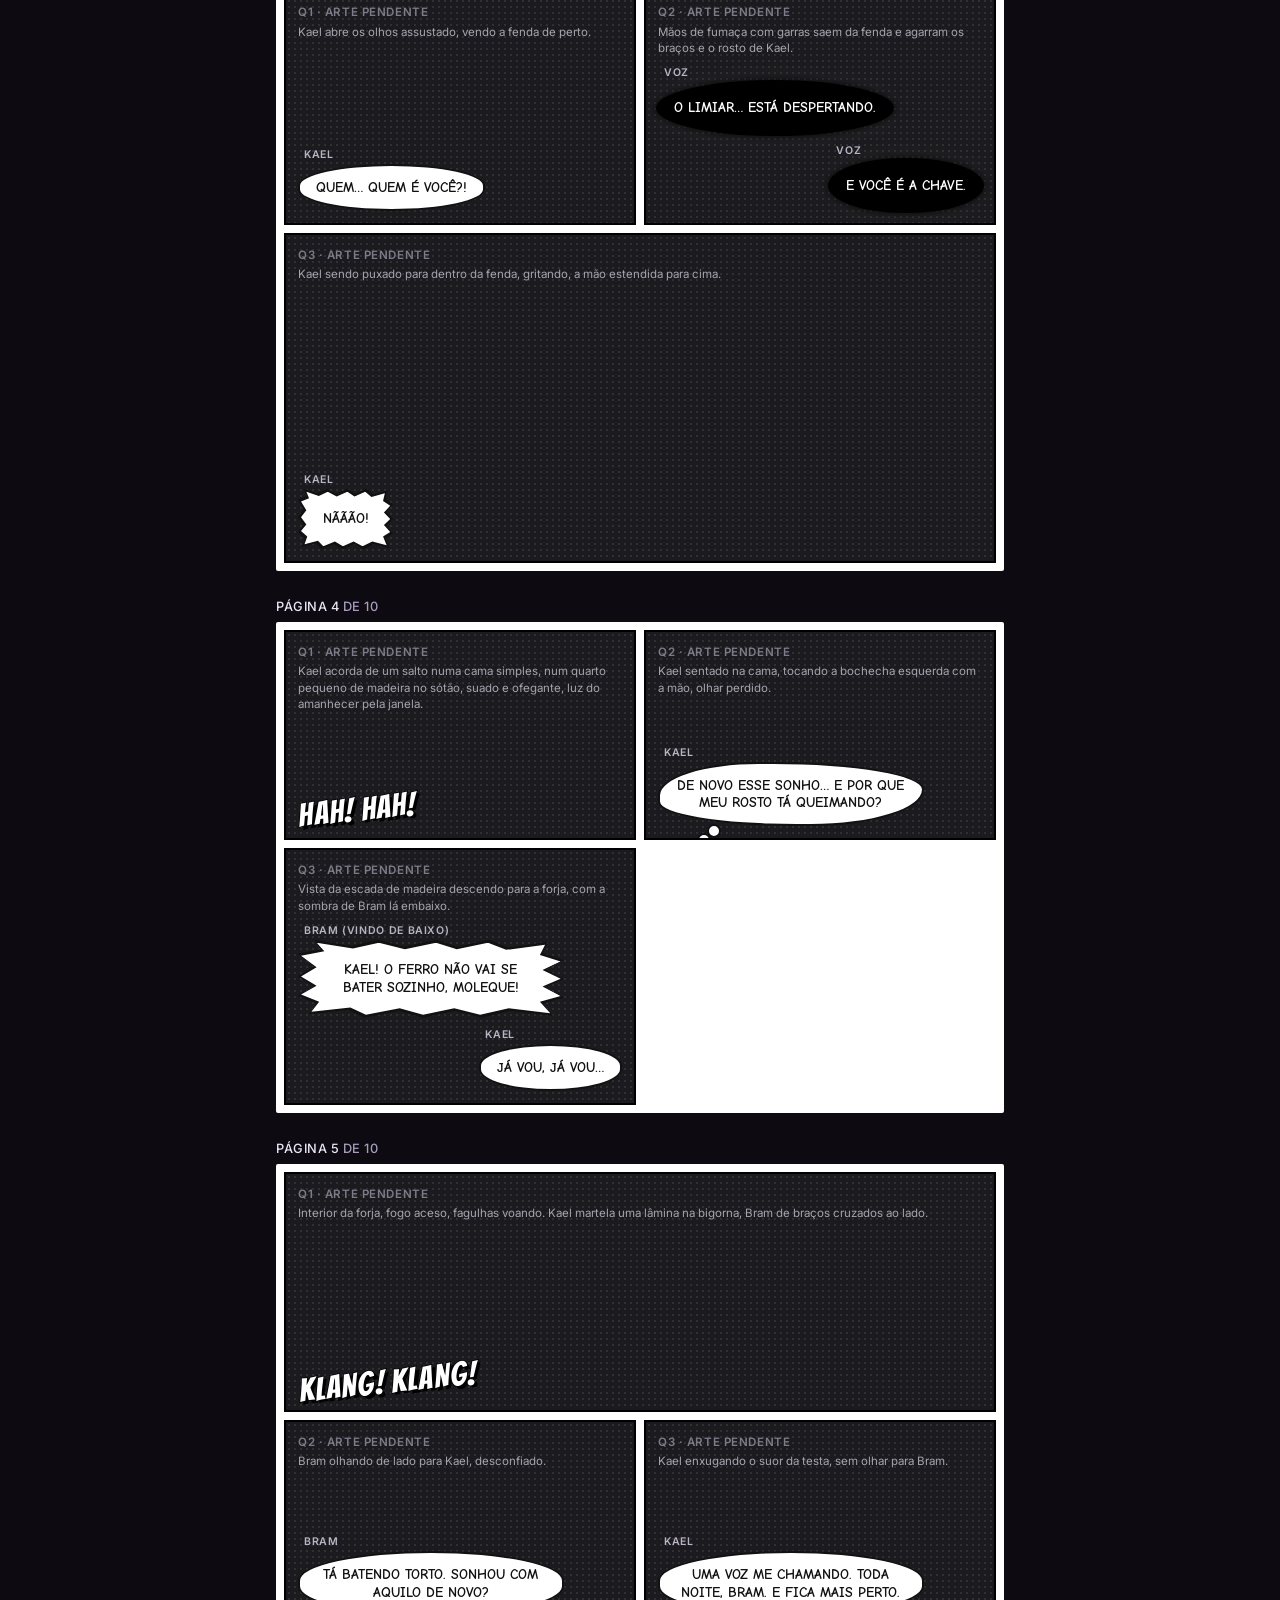
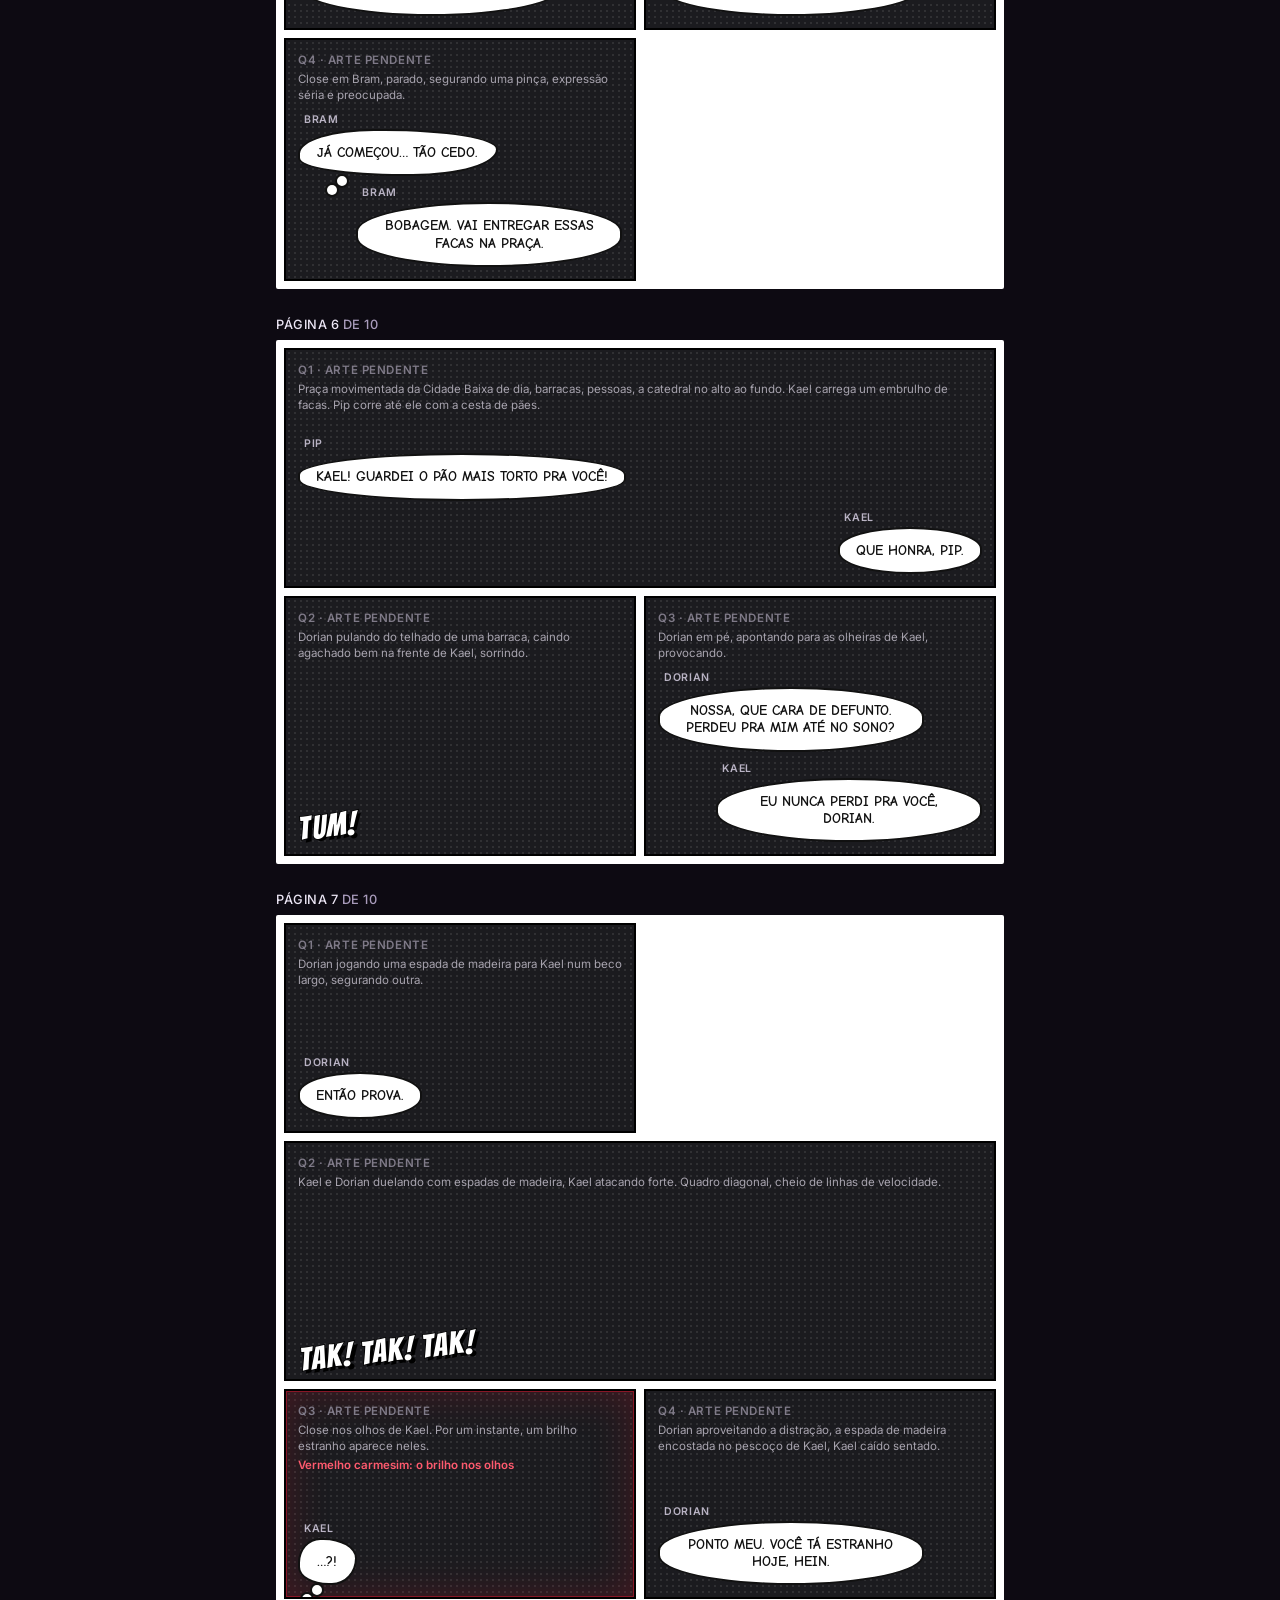
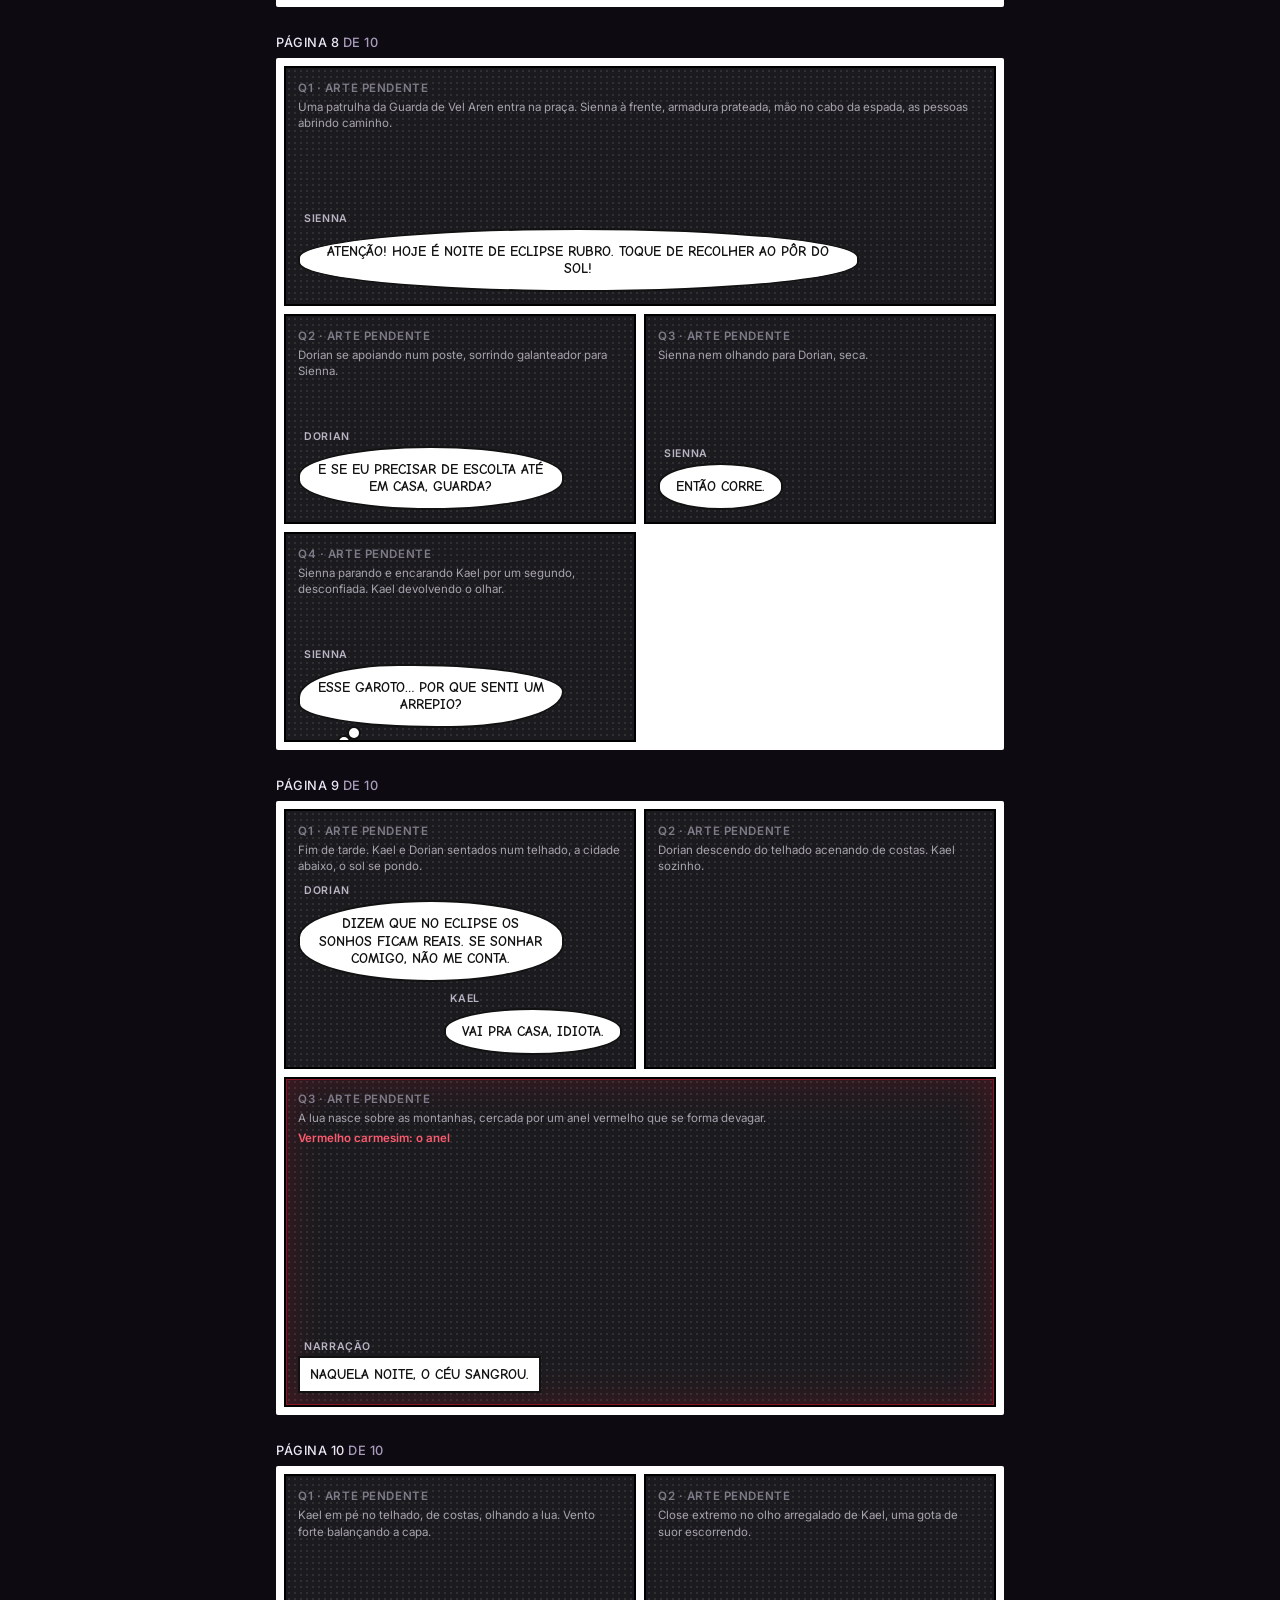
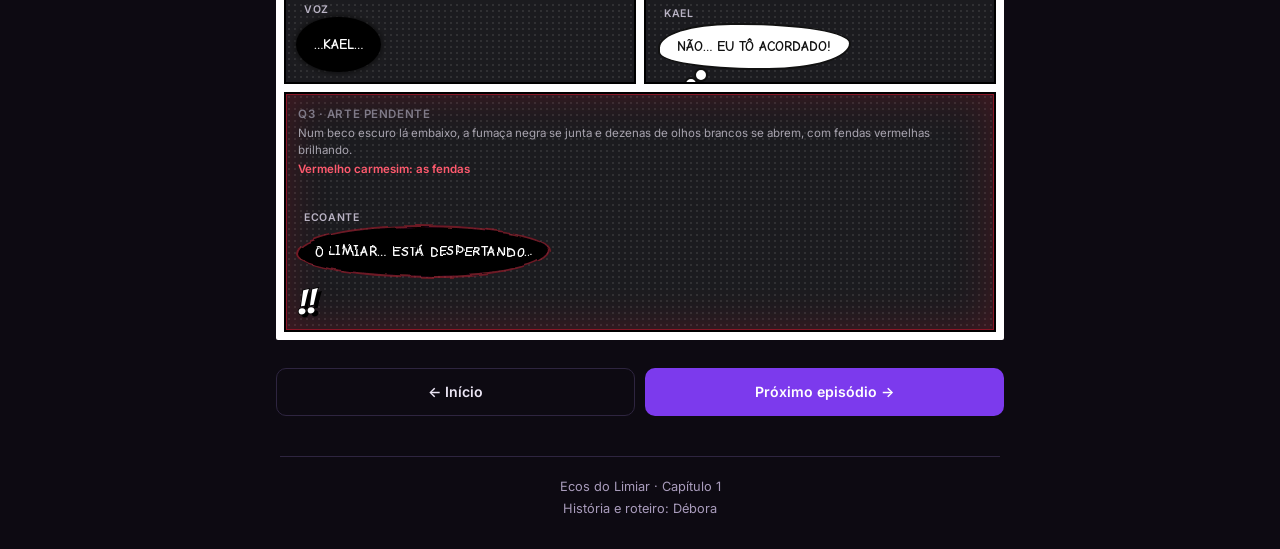
==== commit 134bdfc2: "Ecos do Limiar: remove quadros gerados por IA aqui; artes virão do ChatGPT Co-Authored-By: Claude Op" ====
--- a/ecos-do-limiar/ep1.html
+++ b/ecos-do-limiar/ep1.html
@@ -18,8 +18,8 @@
 <h1 class="titulo-pagina">Capítulo 1 <span>· Episódio 1 — O Sonho</span></h1>
 <nav class="abas" aria-label="Episódios"><a href="ep1.html" class="aba" aria-current="page"><strong>Episódio 1</strong><small>O Sonho</small></a><a href="ep2.html" class="aba"><strong>Episódio 2</strong><small>A Marca</small></a><a href="ep3.html" class="aba"><strong>Episódio 3</strong><small>O Convite</small></a></nav>
 <details class="salto"><summary>Ir para a página</summary><div><a href="#p01">1</a><a href="#p02">2</a><a href="#p03">3</a><a href="#p04">4</a><a href="#p05">5</a><a href="#p06">6</a><a href="#p07">7</a><a href="#p08">8</a><a href="#p09">9</a><a href="#p10">10</a></div></details>
-<p class="aviso">4 de 32 quadros deste episódio já têm arte. Os demais mostram a cena do roteiro com os balões na ordem de leitura até a ilustração chegar.</p>
-<section class="pagina" id="p01" aria-label="Página 1"><h2 class="pg-rotulo"><span>Página 1</span> de 10</h2><div class="quadros"><div class="quadro largo com-arte"><img src="artes/quadros/ep1-p01-q1.jpg" alt="Vista panorâmica de Vel Aren à noite, cidade-fortaleza gótica no alto de um penhasco, catedral negra com torres pontiagudas, casas amontoadas descendo a encosta, montanhas ao fundo, céu carregado de nuvens." loading="lazy" style="object-position:center"><div class="balao-camada"><p class="fala canto-0 t-narr"><span class="quem">Narração</span><span class="texto">No continente de Varyn, existe uma fronteira invisível…</span></p></div></div><div class="quadro largo com-arte"><img src="artes/quadros/ep1-p01-q2.jpg" alt="O céu sobre as montanhas, com uma linha fina e tremulante atravessando as nuvens, como uma rachadura no ar." loading="lazy" style="object-position:center"><div class="balao-camada"><p class="fala canto-0 t-narr"><span class="quem">Narração</span><span class="texto">…um Limiar que separa o mundo humano do Abismo.</span></p></div></div></div></section><section class="pagina" id="p02" aria-label="Página 2"><h2 class="pg-rotulo"><span>Página 2</span> de 10</h2><div class="quadros"><div class="quadro normal com-arte"><img src="artes/quadros/ep1-p02-q1.jpg" alt="Kael flutuando de olhos fechados num vazio totalmente negro, cabelo e capa ondulando como se estivesse debaixo d&#x27;água." loading="lazy" style="object-position:center"><div class="balao-camada"><p class="fala canto-0 t-narr"><span class="quem">Narração</span><span class="texto">E é sempre no meio dos sonhos…</span></p></div></div><div class="quadro normal com-arte"><img src="artes/quadros/ep1-p02-q2.jpg" alt="Close no rosto de Kael, sobrancelhas franzidas, ainda de olhos fechados." loading="lazy" style="object-position:center"><div class="balao-camada"><p class="fala canto-0 t-narr"><span class="quem">Narração</span><span class="texto">…que ele me chama.</span></p></div></div><div class="quadro largo pendente"><div class="cena"><span class="q-num">Q3 · arte pendente</span><span class="q-desc">Ao fundo do vazio, uma fenda enorme se abre como um olho, cheia de fumaça negra e dezenas de olhos brancos.</span></div><div class="falas"><p class="fala t-voz"><span class="quem">Voz</span><span class="texto">Kael…</span></p></div></div></div></section><section class="pagina" id="p03" aria-label="Página 3"><h2 class="pg-rotulo"><span>Página 3</span> de 10</h2><div class="quadros"><div class="quadro normal pendente"><div class="cena"><span class="q-num">Q1 · arte pendente</span><span class="q-desc">Kael abre os olhos assustado, vendo a fenda de perto.</span></div><div class="falas"><p class="fala t-fala"><span class="quem">Kael</span><span class="texto">Quem… quem é você?!</span></p></div></div><div class="quadro normal pendente"><div class="cena"><span class="q-num">Q2 · arte pendente</span><span class="q-desc">Mãos de fumaça com garras saem da fenda e agarram os braços e o rosto de Kael.</span></div><div class="falas"><p class="fala t-voz"><span class="quem">Voz</span><span class="texto">O Limiar… está despertando.</span></p><p class="fala t-voz direita"><span class="quem">Voz</span><span class="texto">E você é a Chave.</span></p></div></div><div class="quadro grande pendente"><div class="cena"><span class="q-num">Q3 · arte pendente</span><span class="q-desc">Kael sendo puxado para dentro da fenda, gritando, a mão estendida para cima.</span></div><div class="falas"><p class="fala t-grito"><span class="quem">Kael</span><span class="grito-borda"><span class="grito-miolo">NÃÃÃO!</span></span></p></div></div></div></section><section class="pagina" id="p04" aria-label="Página 4"><h2 class="pg-rotulo"><span>Página 4</span> de 10</h2><div class="quadros"><div class="quadro normal pendente"><div class="cena"><span class="q-num">Q1 · arte pendente</span><span class="q-desc">Kael acorda de um salto numa cama simples, num quarto pequeno de madeira no sótão, suado e ofegante, luz do amanhecer pela janela.</span></div><div class="falas"><p class="fala t-sfx"><span class="texto">HAH! HAH!</span></p></div></div><div class="quadro normal pendente"><div class="cena"><span class="q-num">Q2 · arte pendente</span><span class="q-desc">Kael sentado na cama, tocando a bochecha esquerda com a mão, olhar perdido.</span></div><div class="falas"><p class="fala t-pens"><span class="quem">Kael</span><span class="texto">De novo esse sonho… e por que meu rosto tá queimando?</span></p></div></div><div class="quadro normal pendente"><div class="cena"><span class="q-num">Q3 · arte pendente</span><span class="q-desc">Vista da escada de madeira descendo para a forja, com a sombra de Bram lá embaixo.</span></div><div class="falas"><p class="fala t-grito"><span class="quem">Bram (vindo de baixo)</span><span class="grito-borda"><span class="grito-miolo">KAEL! O ferro não vai se bater sozinho, moleque!</span></span></p><p class="fala t-fala direita"><span class="quem">Kael</span><span class="texto">Já vou, já vou…</span></p></div></div></div></section><section class="pagina" id="p05" aria-label="Página 5"><h2 class="pg-rotulo"><span>Página 5</span> de 10</h2><div class="quadros"><div class="quadro largo pendente"><div class="cena"><span class="q-num">Q1 · arte pendente</span><span class="q-desc">Interior da forja, fogo aceso, fagulhas voando. Kael martela uma lâmina na bigorna, Bram de braços cruzados ao lado.</span></div><div class="falas"><p class="fala t-sfx"><span class="texto">KLANG! KLANG!</span></p></div></div><div class="quadro normal pendente"><div class="cena"><span class="q-num">Q2 · arte pendente</span><span class="q-desc">Bram olhando de lado para Kael, desconfiado.</span></div><div class="falas"><p class="fala t-fala"><span class="quem">Bram</span><span class="texto">Tá batendo torto. Sonhou com aquilo de novo?</span></p></div></div><div class="quadro normal pendente"><div class="cena"><span class="q-num">Q3 · arte pendente</span><span class="q-desc">Kael enxugando o suor da testa, sem olhar para Bram.</span></div><div class="falas"><p class="fala t-fala"><span class="quem">Kael</span><span class="texto">Uma voz me chamando. Toda noite, Bram. E fica mais perto.</span></p></div></div><div class="quadro normal pendente"><div class="cena"><span class="q-num">Q4 · arte pendente</span><span class="q-desc">Close em Bram, parado, segurando uma pinça, expressão séria e preocupada.</span></div><div class="falas"><p class="fala t-pens"><span class="quem">Bram</span><span class="texto">Já começou… tão cedo.</span></p><p class="fala t-fala direita"><span class="quem">Bram</span><span class="texto">Bobagem. Vai entregar essas facas na praça.</span></p></div></div></div></section><section class="pagina" id="p06" aria-label="Página 6"><h2 class="pg-rotulo"><span>Página 6</span> de 10</h2><div class="quadros"><div class="quadro largo pendente"><div class="cena"><span class="q-num">Q1 · arte pendente</span><span class="q-desc">Praça movimentada da Cidade Baixa de dia, barracas, pessoas, a catedral no alto ao fundo. Kael carrega um embrulho de facas. Pip corre até ele com a cesta de pães.</span></div><div class="falas"><p class="fala t-fala"><span class="quem">Pip</span><span class="texto">Kael! Guardei o pão mais torto pra você!</span></p><p class="fala t-fala direita"><span class="quem">Kael</span><span class="texto">Que honra, Pip.</span></p></div></div><div class="quadro normal pendente"><div class="cena"><span class="q-num">Q2 · arte pendente</span><span class="q-desc">Dorian pulando do telhado de uma barraca, caindo agachado bem na frente de Kael, sorrindo.</span></div><div class="falas"><p class="fala t-sfx"><span class="texto">TUM!</span></p></div></div><div class="quadro normal pendente"><div class="cena"><span class="q-num">Q3 · arte pendente</span><span class="q-desc">Dorian em pé, apontando para as olheiras de Kael, provocando.</span></div><div class="falas"><p class="fala t-fala"><span class="quem">Dorian</span><span class="texto">Nossa, que cara de defunto. Perdeu pra mim até no sono?</span></p><p class="fala t-fala direita"><span class="quem">Kael</span><span class="texto">Eu nunca perdi pra você, Dorian.</span></p></div></div></div></section><section class="pagina" id="p07" aria-label="Página 7"><h2 class="pg-rotulo"><span>Página 7</span> de 10</h2><div class="quadros"><div class="quadro normal pendente"><div class="cena"><span class="q-num">Q1 · arte pendente</span><span class="q-desc">Dorian jogando uma espada de madeira para Kael num beco largo, segurando outra.</span></div><div class="falas"><p class="fala t-fala"><span class="quem">Dorian</span><span class="texto">Então prova.</span></p></div></div><div class="quadro largo pendente"><div class="cena"><span class="q-num">Q2 · arte pendente</span><span class="q-desc">Kael e Dorian duelando com espadas de madeira, Kael atacando forte. Quadro diagonal, cheio de linhas de velocidade.</span></div><div class="falas"><p class="fala t-sfx"><span class="texto">TAK! TAK! TAK!</span></p></div></div><div class="quadro normal vermelho pendente"><div class="cena"><span class="q-num">Q3 · arte pendente</span><span class="q-desc">Close nos olhos de Kael. Por um instante, um brilho estranho aparece neles.</span><span class="nota-cor">Vermelho carmesim: o brilho nos olhos</span></div><div class="falas"><p class="fala t-pens"><span class="quem">Kael</span><span class="texto">…?!</span></p></div></div><div class="quadro normal pendente"><div class="cena"><span class="q-num">Q4 · arte pendente</span><span class="q-desc">Dorian aproveitando a distração, a espada de madeira encostada no pescoço de Kael, Kael caído sentado.</span></div><div class="falas"><p class="fala t-fala"><span class="quem">Dorian</span><span class="texto">Ponto meu. Você tá estranho hoje, hein.</span></p></div></div></div></section><section class="pagina" id="p08" aria-label="Página 8"><h2 class="pg-rotulo"><span>Página 8</span> de 10</h2><div class="quadros"><div class="quadro largo pendente"><div class="cena"><span class="q-num">Q1 · arte pendente</span><span class="q-desc">Uma patrulha da Guarda de Vel Aren entra na praça. Sienna à frente, armadura prateada, mão no cabo da espada, as pessoas abrindo caminho.</span></div><div class="falas"><p class="fala t-fala"><span class="quem">Sienna</span><span class="texto">Atenção! Hoje é noite de Eclipse Rubro. Toque de recolher ao pôr do sol!</span></p></div></div><div class="quadro normal pendente"><div class="cena"><span class="q-num">Q2 · arte pendente</span><span class="q-desc">Dorian se apoiando num poste, sorrindo galanteador para Sienna.</span></div><div class="falas"><p class="fala t-fala"><span class="quem">Dorian</span><span class="texto">E se eu precisar de escolta até em casa, guarda?</span></p></div></div><div class="quadro normal pendente"><div class="cena"><span class="q-num">Q3 · arte pendente</span><span class="q-desc">Sienna nem olhando para Dorian, seca.</span></div><div class="falas"><p class="fala t-fala"><span class="quem">Sienna</span><span class="texto">Então corre.</span></p></div></div><div class="quadro normal pendente"><div class="cena"><span class="q-num">Q4 · arte pendente</span><span class="q-desc">Sienna parando e encarando Kael por um segundo, desconfiada. Kael devolvendo o olhar.</span></div><div class="falas"><p class="fala t-pens"><span class="quem">Sienna</span><span class="texto">Esse garoto… por que senti um arrepio?</span></p></div></div></div></section><section class="pagina" id="p09" aria-label="Página 9"><h2 class="pg-rotulo"><span>Página 9</span> de 10</h2><div class="quadros"><div class="quadro normal pendente"><div class="cena"><span class="q-num">Q1 · arte pendente</span><span class="q-desc">Fim de tarde. Kael e Dorian sentados num telhado, a cidade abaixo, o sol se pondo.</span></div><div class="falas"><p class="fala t-fala"><span class="quem">Dorian</span><span class="texto">Dizem que no Eclipse os sonhos ficam reais. Se sonhar comigo, não me conta.</span></p><p class="fala t-fala direita"><span class="quem">Kael</span><span class="texto">Vai pra casa, idiota.</span></p></div></div><div class="quadro normal pendente"><div class="cena"><span class="q-num">Q2 · arte pendente</span><span class="q-desc">Dorian descendo do telhado acenando de costas. Kael sozinho.</span></div><div class="falas"></div></div><div class="quadro grande vermelho pendente"><div class="cena"><span class="q-num">Q3 · arte pendente</span><span class="q-desc">A lua nasce sobre as montanhas, cercada por um anel vermelho que se forma devagar.</span><span class="nota-cor">Vermelho carmesim: o anel</span></div><div class="falas"><p class="fala t-narr"><span class="quem">Narração</span><span class="texto">Naquela noite, o céu sangrou.</span></p></div></div></div></section><section class="pagina" id="p10" aria-label="Página 10"><h2 class="pg-rotulo"><span>Página 10</span> de 10</h2><div class="quadros"><div class="quadro normal pendente"><div class="cena"><span class="q-num">Q1 · arte pendente</span><span class="q-desc">Kael em pé no telhado, de costas, olhando a lua. Vento forte balançando a capa.</span></div><div class="falas"><p class="fala t-voz"><span class="quem">Voz</span><span class="texto">…Kael…</span></p></div></div><div class="quadro normal pendente"><div class="cena"><span class="q-num">Q2 · arte pendente</span><span class="q-desc">Close extremo no olho arregalado de Kael, uma gota de suor escorrendo.</span></div><div class="falas"><p class="fala t-pens"><span class="quem">Kael</span><span class="texto">Não… eu tô acordado!</span></p></div></div><div class="quadro largo vermelho pendente"><div class="cena"><span class="q-num">Q3 · arte pendente</span><span class="q-desc">Num beco escuro lá embaixo, a fumaça negra se junta e dezenas de olhos brancos se abrem, com fendas vermelhas brilhando.</span><span class="nota-cor">Vermelho carmesim: as fendas</span></div><div class="falas"><p class="fala t-tremido"><span class="quem">Ecoante</span><span class="texto">O Limiar… está despertando…</span></p><p class="fala t-sfx"><span class="texto">!!</span></p></div></div></div></section>
+<p class="aviso">1 de 32 quadros deste episódio já têm arte. Os demais mostram a cena do roteiro com os balões na ordem de leitura até a ilustração chegar.</p>
+<section class="pagina" id="p01" aria-label="Página 1"><h2 class="pg-rotulo"><span>Página 1</span> de 10</h2><div class="quadros"><div class="quadro largo com-arte"><img src="artes/quadros/ep1-p01-q1.jpg" alt="Vista panorâmica de Vel Aren à noite, cidade-fortaleza gótica no alto de um penhasco, catedral negra com torres pontiagudas, casas amontoadas descendo a encosta, montanhas ao fundo, céu carregado de nuvens." loading="lazy" style="object-position:center"><div class="balao-camada"><p class="fala canto-0 t-narr"><span class="quem">Narração</span><span class="texto">No continente de Varyn, existe uma fronteira invisível…</span></p></div></div><div class="quadro largo pendente"><div class="cena"><span class="q-num">Q2 · arte pendente</span><span class="q-desc">O céu sobre as montanhas, com uma linha fina e tremulante atravessando as nuvens, como uma rachadura no ar.</span></div><div class="falas"><p class="fala t-narr"><span class="quem">Narração</span><span class="texto">…um Limiar que separa o mundo humano do Abismo.</span></p></div></div></div></section><section class="pagina" id="p02" aria-label="Página 2"><h2 class="pg-rotulo"><span>Página 2</span> de 10</h2><div class="quadros"><div class="quadro normal pendente"><div class="cena"><span class="q-num">Q1 · arte pendente</span><span class="q-desc">Kael flutuando de olhos fechados num vazio totalmente negro, cabelo e capa ondulando como se estivesse debaixo d&#x27;água.</span></div><div class="falas"><p class="fala t-narr"><span class="quem">Narração</span><span class="texto">E é sempre no meio dos sonhos…</span></p></div></div><div class="quadro normal pendente"><div class="cena"><span class="q-num">Q2 · arte pendente</span><span class="q-desc">Close no rosto de Kael, sobrancelhas franzidas, ainda de olhos fechados.</span></div><div class="falas"><p class="fala t-narr"><span class="quem">Narração</span><span class="texto">…que ele me chama.</span></p></div></div><div class="quadro largo pendente"><div class="cena"><span class="q-num">Q3 · arte pendente</span><span class="q-desc">Ao fundo do vazio, uma fenda enorme se abre como um olho, cheia de fumaça negra e dezenas de olhos brancos.</span></div><div class="falas"><p class="fala t-voz"><span class="quem">Voz</span><span class="texto">Kael…</span></p></div></div></div></section><section class="pagina" id="p03" aria-label="Página 3"><h2 class="pg-rotulo"><span>Página 3</span> de 10</h2><div class="quadros"><div class="quadro normal pendente"><div class="cena"><span class="q-num">Q1 · arte pendente</span><span class="q-desc">Kael abre os olhos assustado, vendo a fenda de perto.</span></div><div class="falas"><p class="fala t-fala"><span class="quem">Kael</span><span class="texto">Quem… quem é você?!</span></p></div></div><div class="quadro normal pendente"><div class="cena"><span class="q-num">Q2 · arte pendente</span><span class="q-desc">Mãos de fumaça com garras saem da fenda e agarram os braços e o rosto de Kael.</span></div><div class="falas"><p class="fala t-voz"><span class="quem">Voz</span><span class="texto">O Limiar… está despertando.</span></p><p class="fala t-voz direita"><span class="quem">Voz</span><span class="texto">E você é a Chave.</span></p></div></div><div class="quadro grande pendente"><div class="cena"><span class="q-num">Q3 · arte pendente</span><span class="q-desc">Kael sendo puxado para dentro da fenda, gritando, a mão estendida para cima.</span></div><div class="falas"><p class="fala t-grito"><span class="quem">Kael</span><span class="grito-borda"><span class="grito-miolo">NÃÃÃO!</span></span></p></div></div></div></section><section class="pagina" id="p04" aria-label="Página 4"><h2 class="pg-rotulo"><span>Página 4</span> de 10</h2><div class="quadros"><div class="quadro normal pendente"><div class="cena"><span class="q-num">Q1 · arte pendente</span><span class="q-desc">Kael acorda de um salto numa cama simples, num quarto pequeno de madeira no sótão, suado e ofegante, luz do amanhecer pela janela.</span></div><div class="falas"><p class="fala t-sfx"><span class="texto">HAH! HAH!</span></p></div></div><div class="quadro normal pendente"><div class="cena"><span class="q-num">Q2 · arte pendente</span><span class="q-desc">Kael sentado na cama, tocando a bochecha esquerda com a mão, olhar perdido.</span></div><div class="falas"><p class="fala t-pens"><span class="quem">Kael</span><span class="texto">De novo esse sonho… e por que meu rosto tá queimando?</span></p></div></div><div class="quadro normal pendente"><div class="cena"><span class="q-num">Q3 · arte pendente</span><span class="q-desc">Vista da escada de madeira descendo para a forja, com a sombra de Bram lá embaixo.</span></div><div class="falas"><p class="fala t-grito"><span class="quem">Bram (vindo de baixo)</span><span class="grito-borda"><span class="grito-miolo">KAEL! O ferro não vai se bater sozinho, moleque!</span></span></p><p class="fala t-fala direita"><span class="quem">Kael</span><span class="texto">Já vou, já vou…</span></p></div></div></div></section><section class="pagina" id="p05" aria-label="Página 5"><h2 class="pg-rotulo"><span>Página 5</span> de 10</h2><div class="quadros"><div class="quadro largo pendente"><div class="cena"><span class="q-num">Q1 · arte pendente</span><span class="q-desc">Interior da forja, fogo aceso, fagulhas voando. Kael martela uma lâmina na bigorna, Bram de braços cruzados ao lado.</span></div><div class="falas"><p class="fala t-sfx"><span class="texto">KLANG! KLANG!</span></p></div></div><div class="quadro normal pendente"><div class="cena"><span class="q-num">Q2 · arte pendente</span><span class="q-desc">Bram olhando de lado para Kael, desconfiado.</span></div><div class="falas"><p class="fala t-fala"><span class="quem">Bram</span><span class="texto">Tá batendo torto. Sonhou com aquilo de novo?</span></p></div></div><div class="quadro normal pendente"><div class="cena"><span class="q-num">Q3 · arte pendente</span><span class="q-desc">Kael enxugando o suor da testa, sem olhar para Bram.</span></div><div class="falas"><p class="fala t-fala"><span class="quem">Kael</span><span class="texto">Uma voz me chamando. Toda noite, Bram. E fica mais perto.</span></p></div></div><div class="quadro normal pendente"><div class="cena"><span class="q-num">Q4 · arte pendente</span><span class="q-desc">Close em Bram, parado, segurando uma pinça, expressão séria e preocupada.</span></div><div class="falas"><p class="fala t-pens"><span class="quem">Bram</span><span class="texto">Já começou… tão cedo.</span></p><p class="fala t-fala direita"><span class="quem">Bram</span><span class="texto">Bobagem. Vai entregar essas facas na praça.</span></p></div></div></div></section><section class="pagina" id="p06" aria-label="Página 6"><h2 class="pg-rotulo"><span>Página 6</span> de 10</h2><div class="quadros"><div class="quadro largo pendente"><div class="cena"><span class="q-num">Q1 · arte pendente</span><span class="q-desc">Praça movimentada da Cidade Baixa de dia, barracas, pessoas, a catedral no alto ao fundo. Kael carrega um embrulho de facas. Pip corre até ele com a cesta de pães.</span></div><div class="falas"><p class="fala t-fala"><span class="quem">Pip</span><span class="texto">Kael! Guardei o pão mais torto pra você!</span></p><p class="fala t-fala direita"><span class="quem">Kael</span><span class="texto">Que honra, Pip.</span></p></div></div><div class="quadro normal pendente"><div class="cena"><span class="q-num">Q2 · arte pendente</span><span class="q-desc">Dorian pulando do telhado de uma barraca, caindo agachado bem na frente de Kael, sorrindo.</span></div><div class="falas"><p class="fala t-sfx"><span class="texto">TUM!</span></p></div></div><div class="quadro normal pendente"><div class="cena"><span class="q-num">Q3 · arte pendente</span><span class="q-desc">Dorian em pé, apontando para as olheiras de Kael, provocando.</span></div><div class="falas"><p class="fala t-fala"><span class="quem">Dorian</span><span class="texto">Nossa, que cara de defunto. Perdeu pra mim até no sono?</span></p><p class="fala t-fala direita"><span class="quem">Kael</span><span class="texto">Eu nunca perdi pra você, Dorian.</span></p></div></div></div></section><section class="pagina" id="p07" aria-label="Página 7"><h2 class="pg-rotulo"><span>Página 7</span> de 10</h2><div class="quadros"><div class="quadro normal pendente"><div class="cena"><span class="q-num">Q1 · arte pendente</span><span class="q-desc">Dorian jogando uma espada de madeira para Kael num beco largo, segurando outra.</span></div><div class="falas"><p class="fala t-fala"><span class="quem">Dorian</span><span class="texto">Então prova.</span></p></div></div><div class="quadro largo pendente"><div class="cena"><span class="q-num">Q2 · arte pendente</span><span class="q-desc">Kael e Dorian duelando com espadas de madeira, Kael atacando forte. Quadro diagonal, cheio de linhas de velocidade.</span></div><div class="falas"><p class="fala t-sfx"><span class="texto">TAK! TAK! TAK!</span></p></div></div><div class="quadro normal vermelho pendente"><div class="cena"><span class="q-num">Q3 · arte pendente</span><span class="q-desc">Close nos olhos de Kael. Por um instante, um brilho estranho aparece neles.</span><span class="nota-cor">Vermelho carmesim: o brilho nos olhos</span></div><div class="falas"><p class="fala t-pens"><span class="quem">Kael</span><span class="texto">…?!</span></p></div></div><div class="quadro normal pendente"><div class="cena"><span class="q-num">Q4 · arte pendente</span><span class="q-desc">Dorian aproveitando a distração, a espada de madeira encostada no pescoço de Kael, Kael caído sentado.</span></div><div class="falas"><p class="fala t-fala"><span class="quem">Dorian</span><span class="texto">Ponto meu. Você tá estranho hoje, hein.</span></p></div></div></div></section><section class="pagina" id="p08" aria-label="Página 8"><h2 class="pg-rotulo"><span>Página 8</span> de 10</h2><div class="quadros"><div class="quadro largo pendente"><div class="cena"><span class="q-num">Q1 · arte pendente</span><span class="q-desc">Uma patrulha da Guarda de Vel Aren entra na praça. Sienna à frente, armadura prateada, mão no cabo da espada, as pessoas abrindo caminho.</span></div><div class="falas"><p class="fala t-fala"><span class="quem">Sienna</span><span class="texto">Atenção! Hoje é noite de Eclipse Rubro. Toque de recolher ao pôr do sol!</span></p></div></div><div class="quadro normal pendente"><div class="cena"><span class="q-num">Q2 · arte pendente</span><span class="q-desc">Dorian se apoiando num poste, sorrindo galanteador para Sienna.</span></div><div class="falas"><p class="fala t-fala"><span class="quem">Dorian</span><span class="texto">E se eu precisar de escolta até em casa, guarda?</span></p></div></div><div class="quadro normal pendente"><div class="cena"><span class="q-num">Q3 · arte pendente</span><span class="q-desc">Sienna nem olhando para Dorian, seca.</span></div><div class="falas"><p class="fala t-fala"><span class="quem">Sienna</span><span class="texto">Então corre.</span></p></div></div><div class="quadro normal pendente"><div class="cena"><span class="q-num">Q4 · arte pendente</span><span class="q-desc">Sienna parando e encarando Kael por um segundo, desconfiada. Kael devolvendo o olhar.</span></div><div class="falas"><p class="fala t-pens"><span class="quem">Sienna</span><span class="texto">Esse garoto… por que senti um arrepio?</span></p></div></div></div></section><section class="pagina" id="p09" aria-label="Página 9"><h2 class="pg-rotulo"><span>Página 9</span> de 10</h2><div class="quadros"><div class="quadro normal pendente"><div class="cena"><span class="q-num">Q1 · arte pendente</span><span class="q-desc">Fim de tarde. Kael e Dorian sentados num telhado, a cidade abaixo, o sol se pondo.</span></div><div class="falas"><p class="fala t-fala"><span class="quem">Dorian</span><span class="texto">Dizem que no Eclipse os sonhos ficam reais. Se sonhar comigo, não me conta.</span></p><p class="fala t-fala direita"><span class="quem">Kael</span><span class="texto">Vai pra casa, idiota.</span></p></div></div><div class="quadro normal pendente"><div class="cena"><span class="q-num">Q2 · arte pendente</span><span class="q-desc">Dorian descendo do telhado acenando de costas. Kael sozinho.</span></div><div class="falas"></div></div><div class="quadro grande vermelho pendente"><div class="cena"><span class="q-num">Q3 · arte pendente</span><span class="q-desc">A lua nasce sobre as montanhas, cercada por um anel vermelho que se forma devagar.</span><span class="nota-cor">Vermelho carmesim: o anel</span></div><div class="falas"><p class="fala t-narr"><span class="quem">Narração</span><span class="texto">Naquela noite, o céu sangrou.</span></p></div></div></div></section><section class="pagina" id="p10" aria-label="Página 10"><h2 class="pg-rotulo"><span>Página 10</span> de 10</h2><div class="quadros"><div class="quadro normal pendente"><div class="cena"><span class="q-num">Q1 · arte pendente</span><span class="q-desc">Kael em pé no telhado, de costas, olhando a lua. Vento forte balançando a capa.</span></div><div class="falas"><p class="fala t-voz"><span class="quem">Voz</span><span class="texto">…Kael…</span></p></div></div><div class="quadro normal pendente"><div class="cena"><span class="q-num">Q2 · arte pendente</span><span class="q-desc">Close extremo no olho arregalado de Kael, uma gota de suor escorrendo.</span></div><div class="falas"><p class="fala t-pens"><span class="quem">Kael</span><span class="texto">Não… eu tô acordado!</span></p></div></div><div class="quadro largo vermelho pendente"><div class="cena"><span class="q-num">Q3 · arte pendente</span><span class="q-desc">Num beco escuro lá embaixo, a fumaça negra se junta e dezenas de olhos brancos se abrem, com fendas vermelhas brilhando.</span><span class="nota-cor">Vermelho carmesim: as fendas</span></div><div class="falas"><p class="fala t-tremido"><span class="quem">Ecoante</span><span class="texto">O Limiar… está despertando…</span></p><p class="fala t-sfx"><span class="texto">!!</span></p></div></div></div></section>
 <div class="fim-ep"><div class="nav-ep"><a class="botao botao-sec" href="index.html">← Início</a><a class="botao" href="ep2.html">Próximo episódio →</a></div></div>
 </main>
 <footer class="rodape"><p>Ecos do Limiar · Capítulo 1</p><p>História e roteiro: Débora</p></footer>
